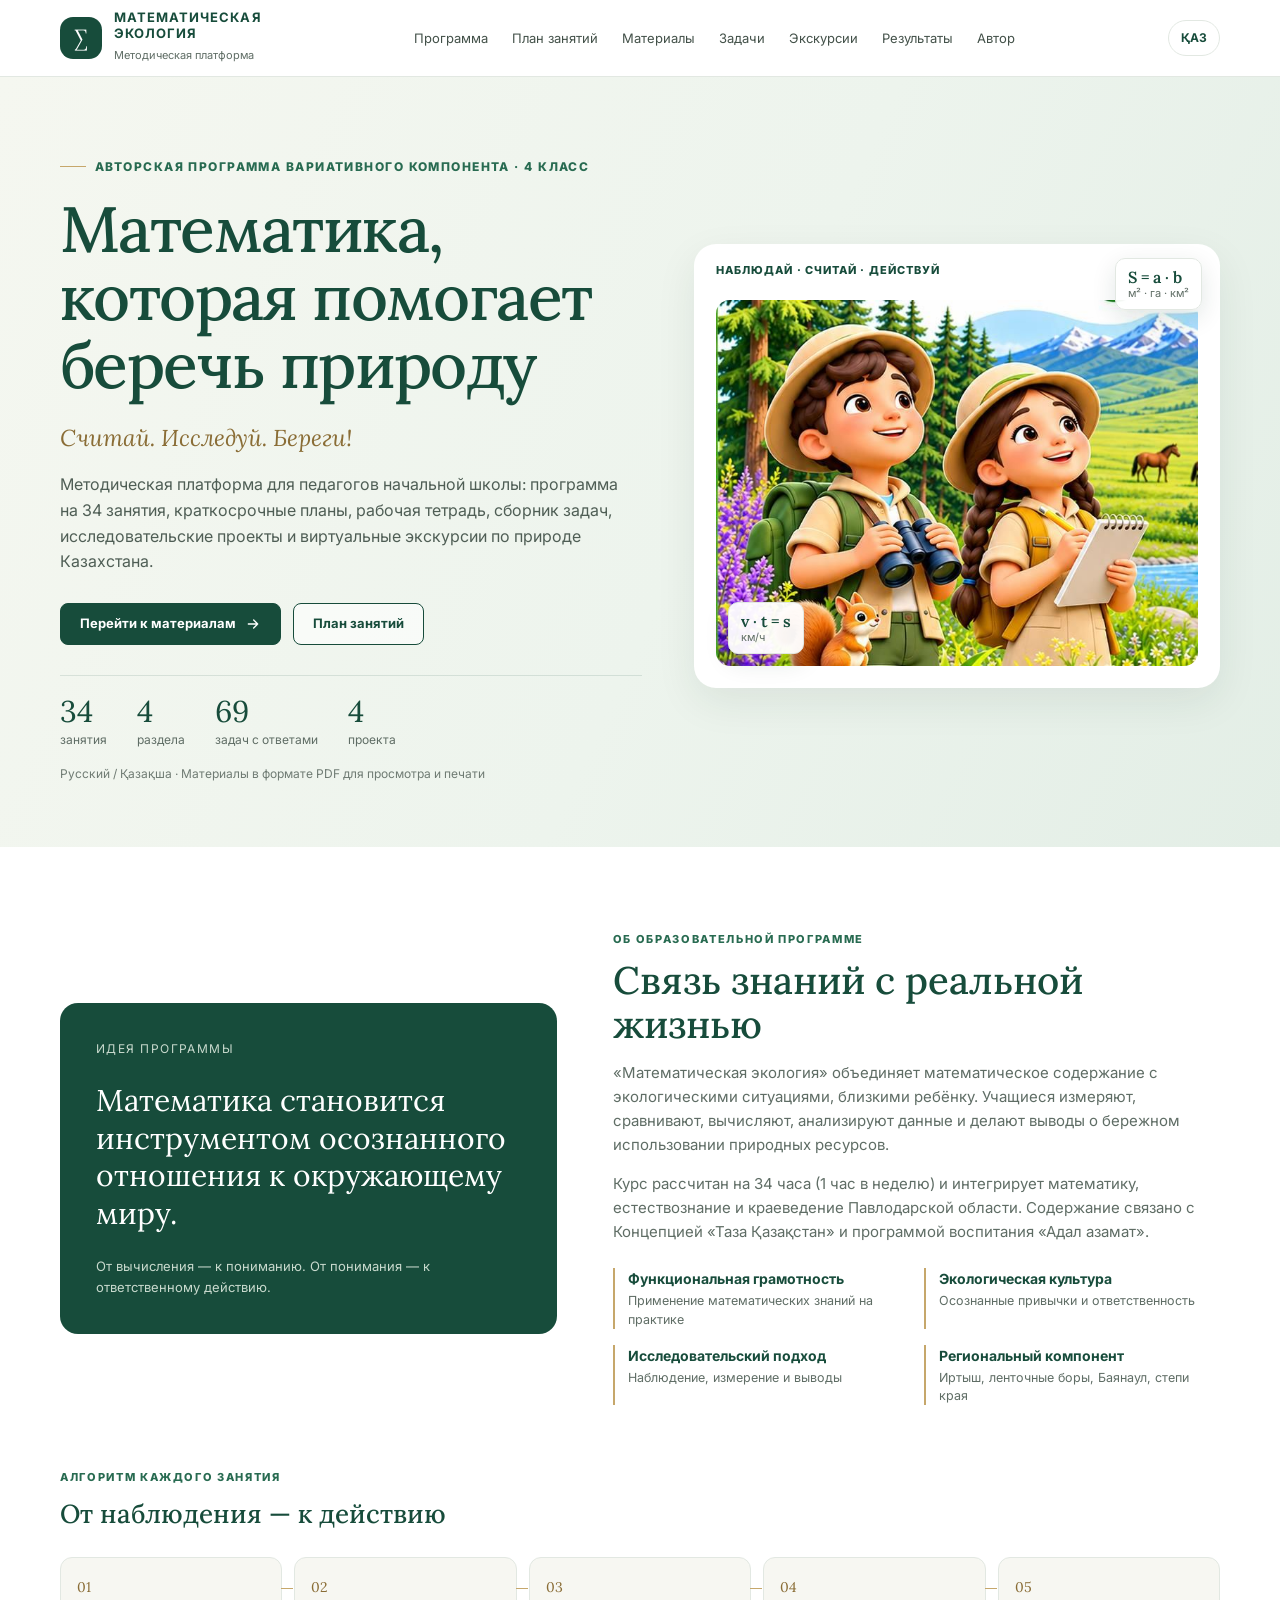
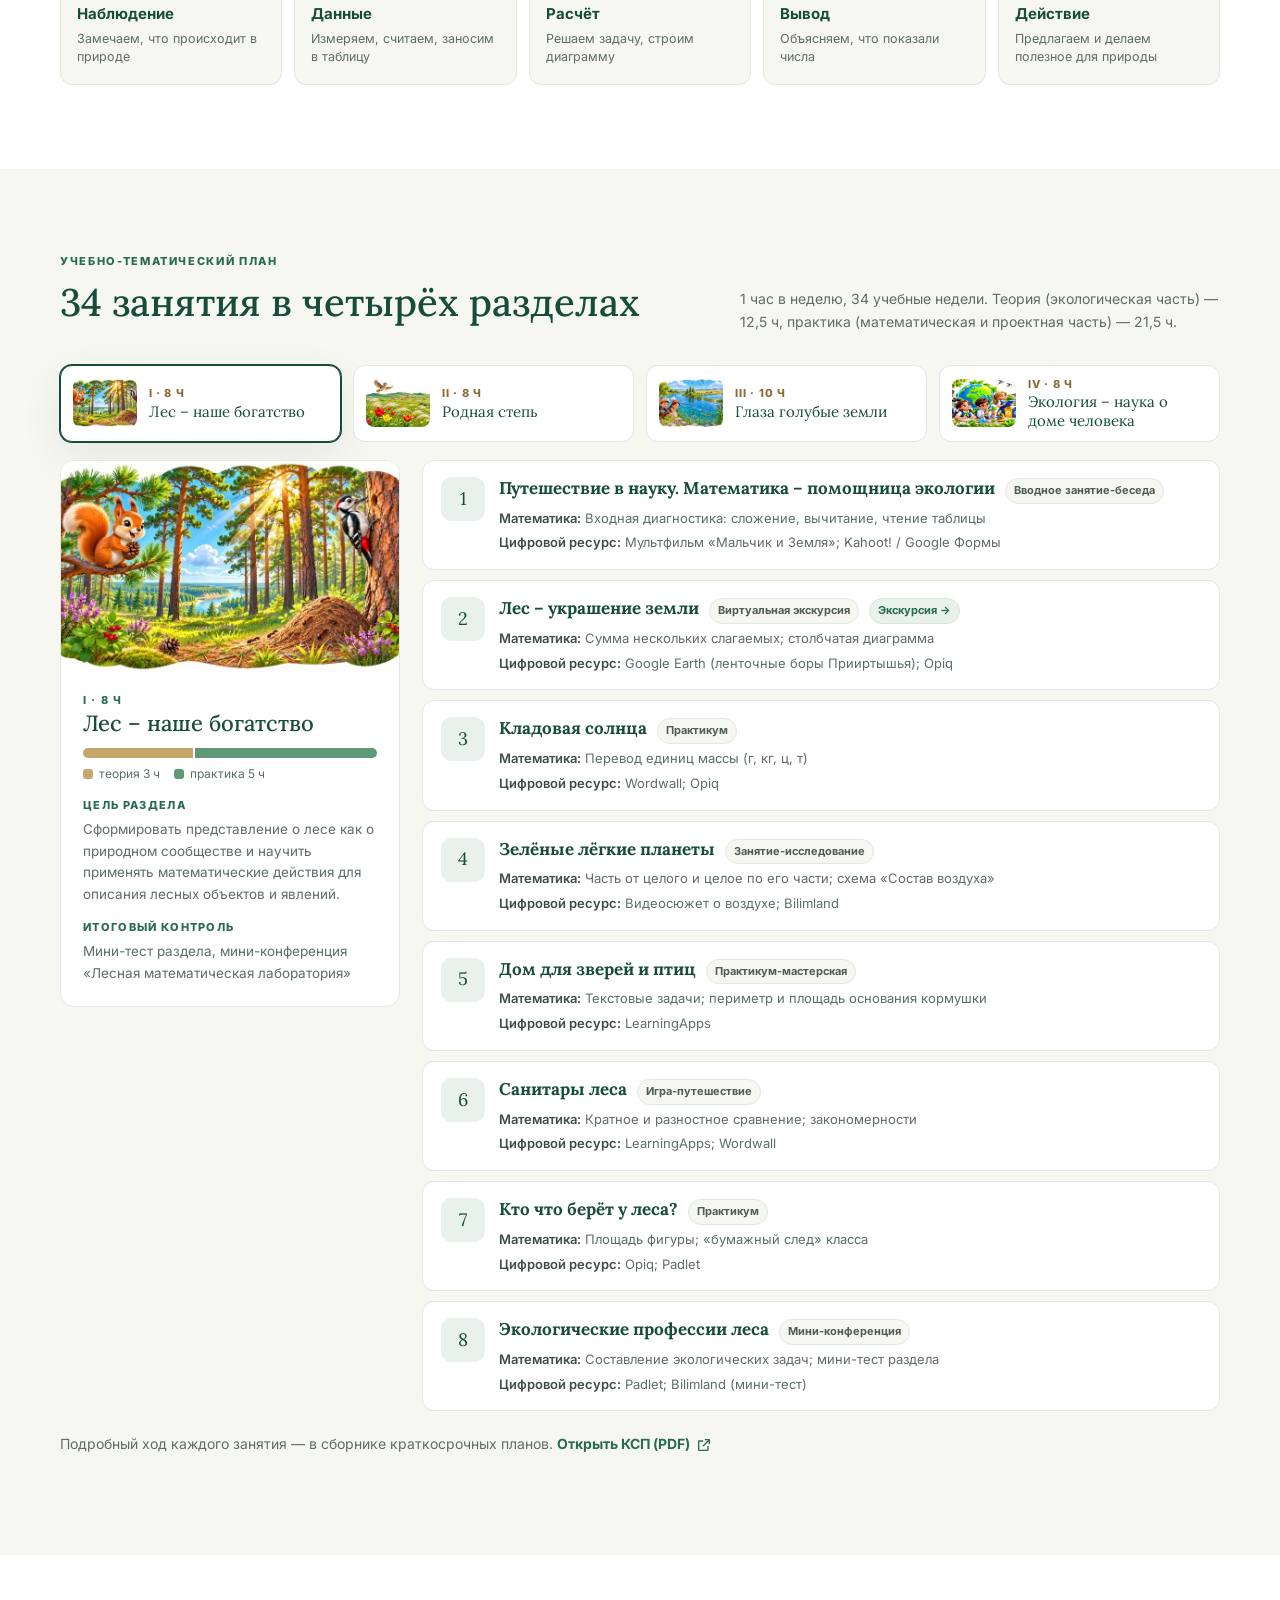
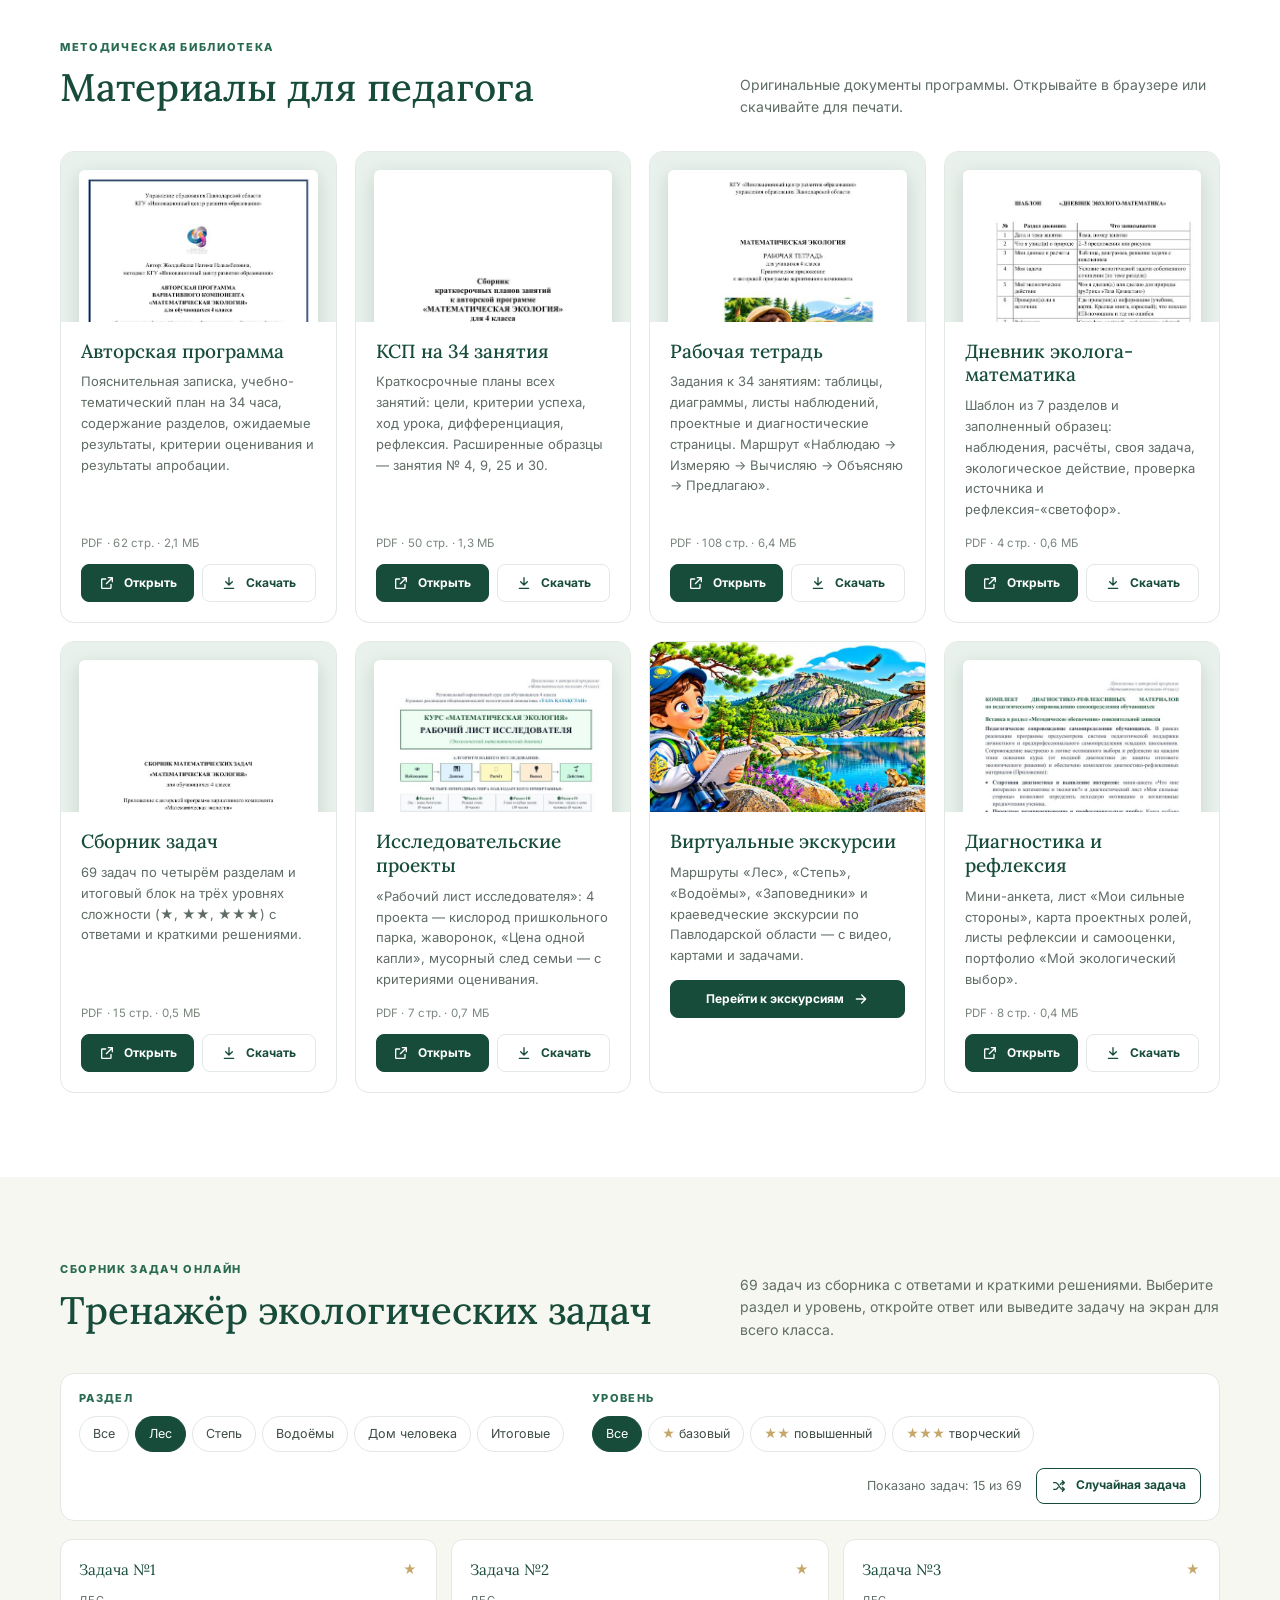
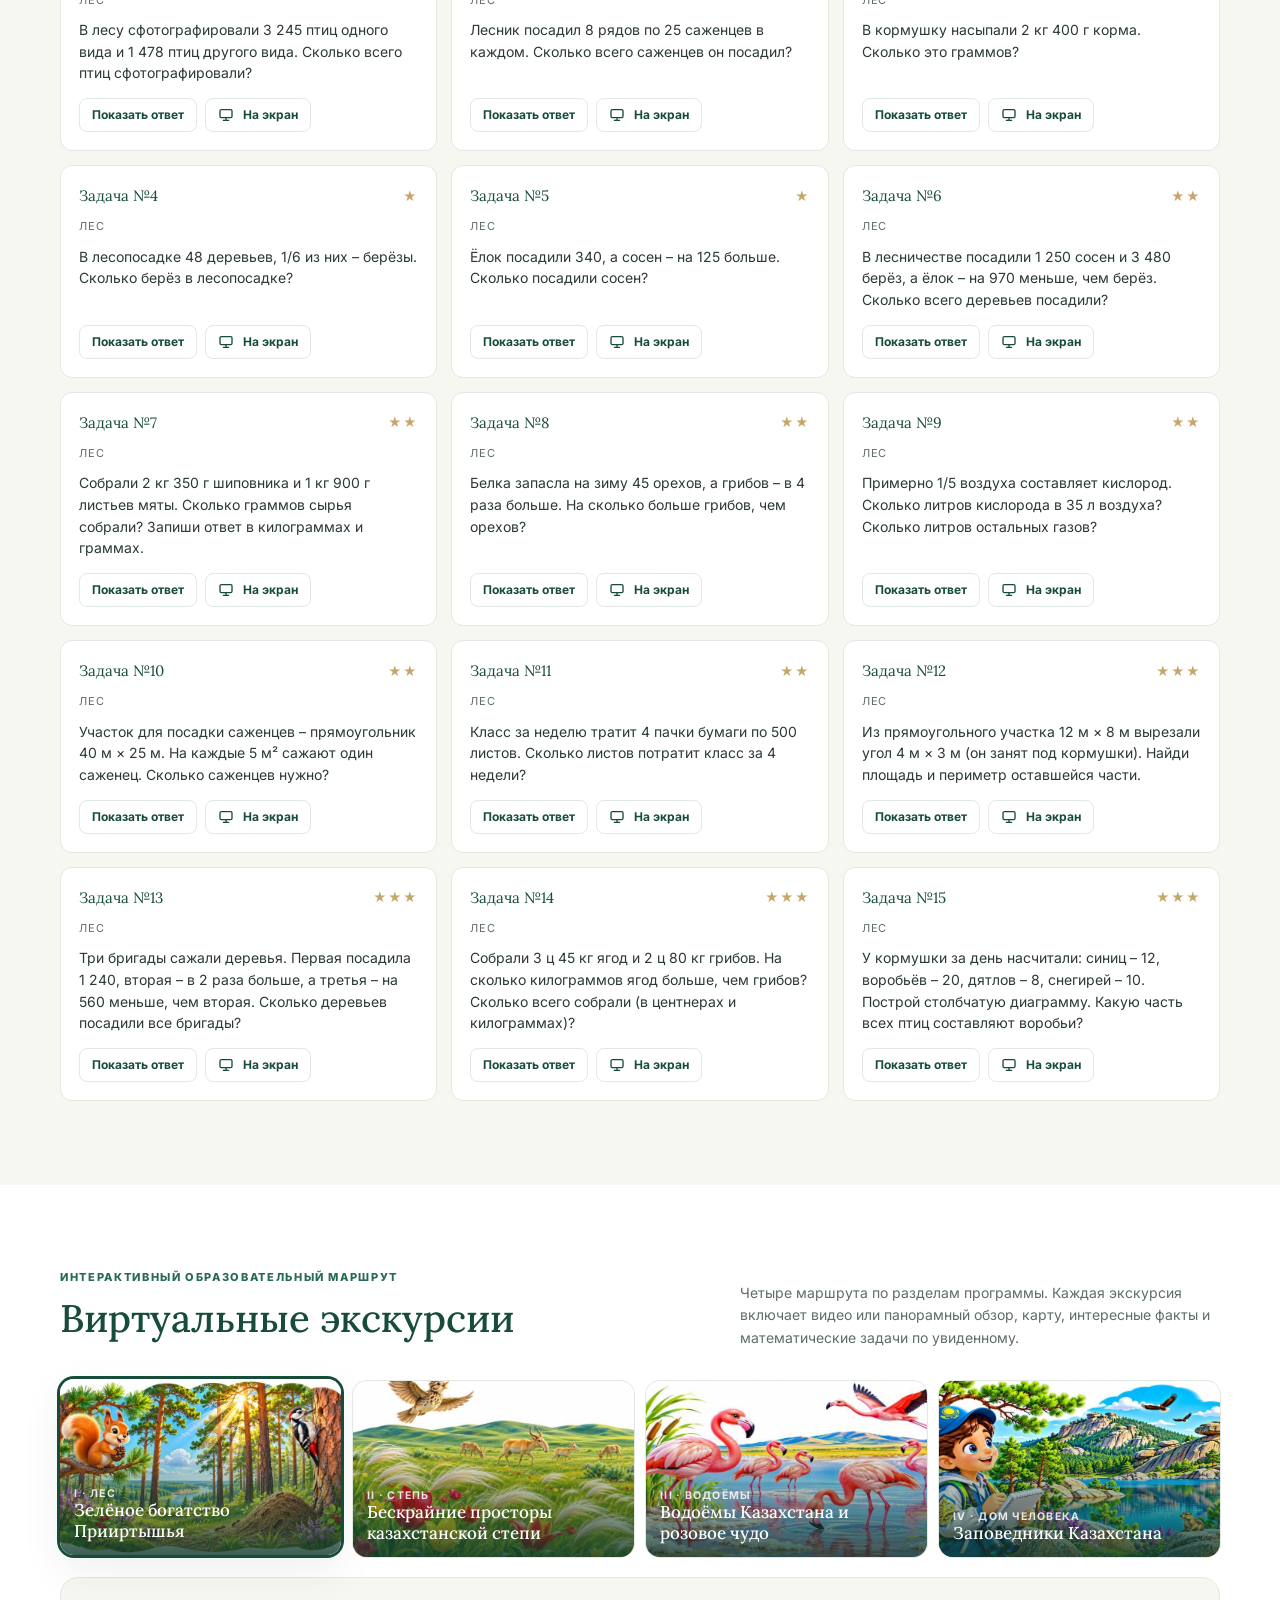
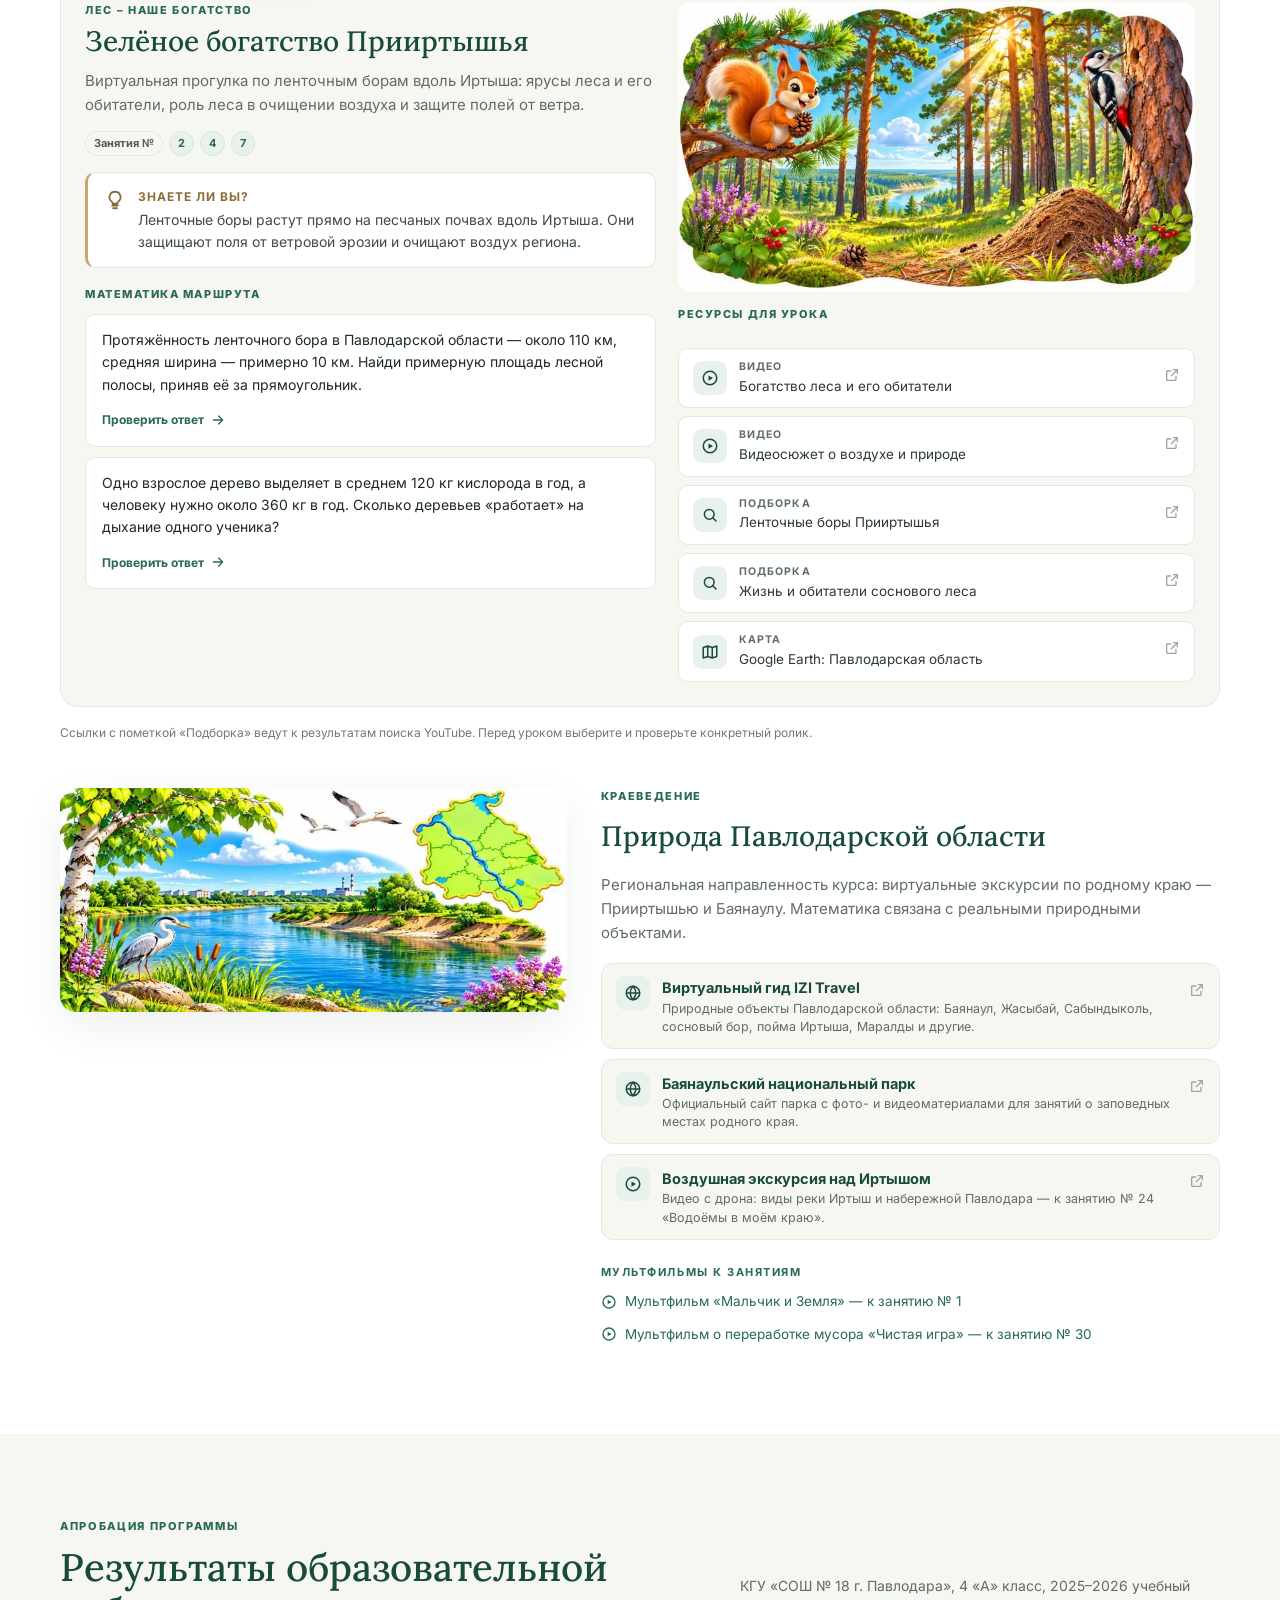
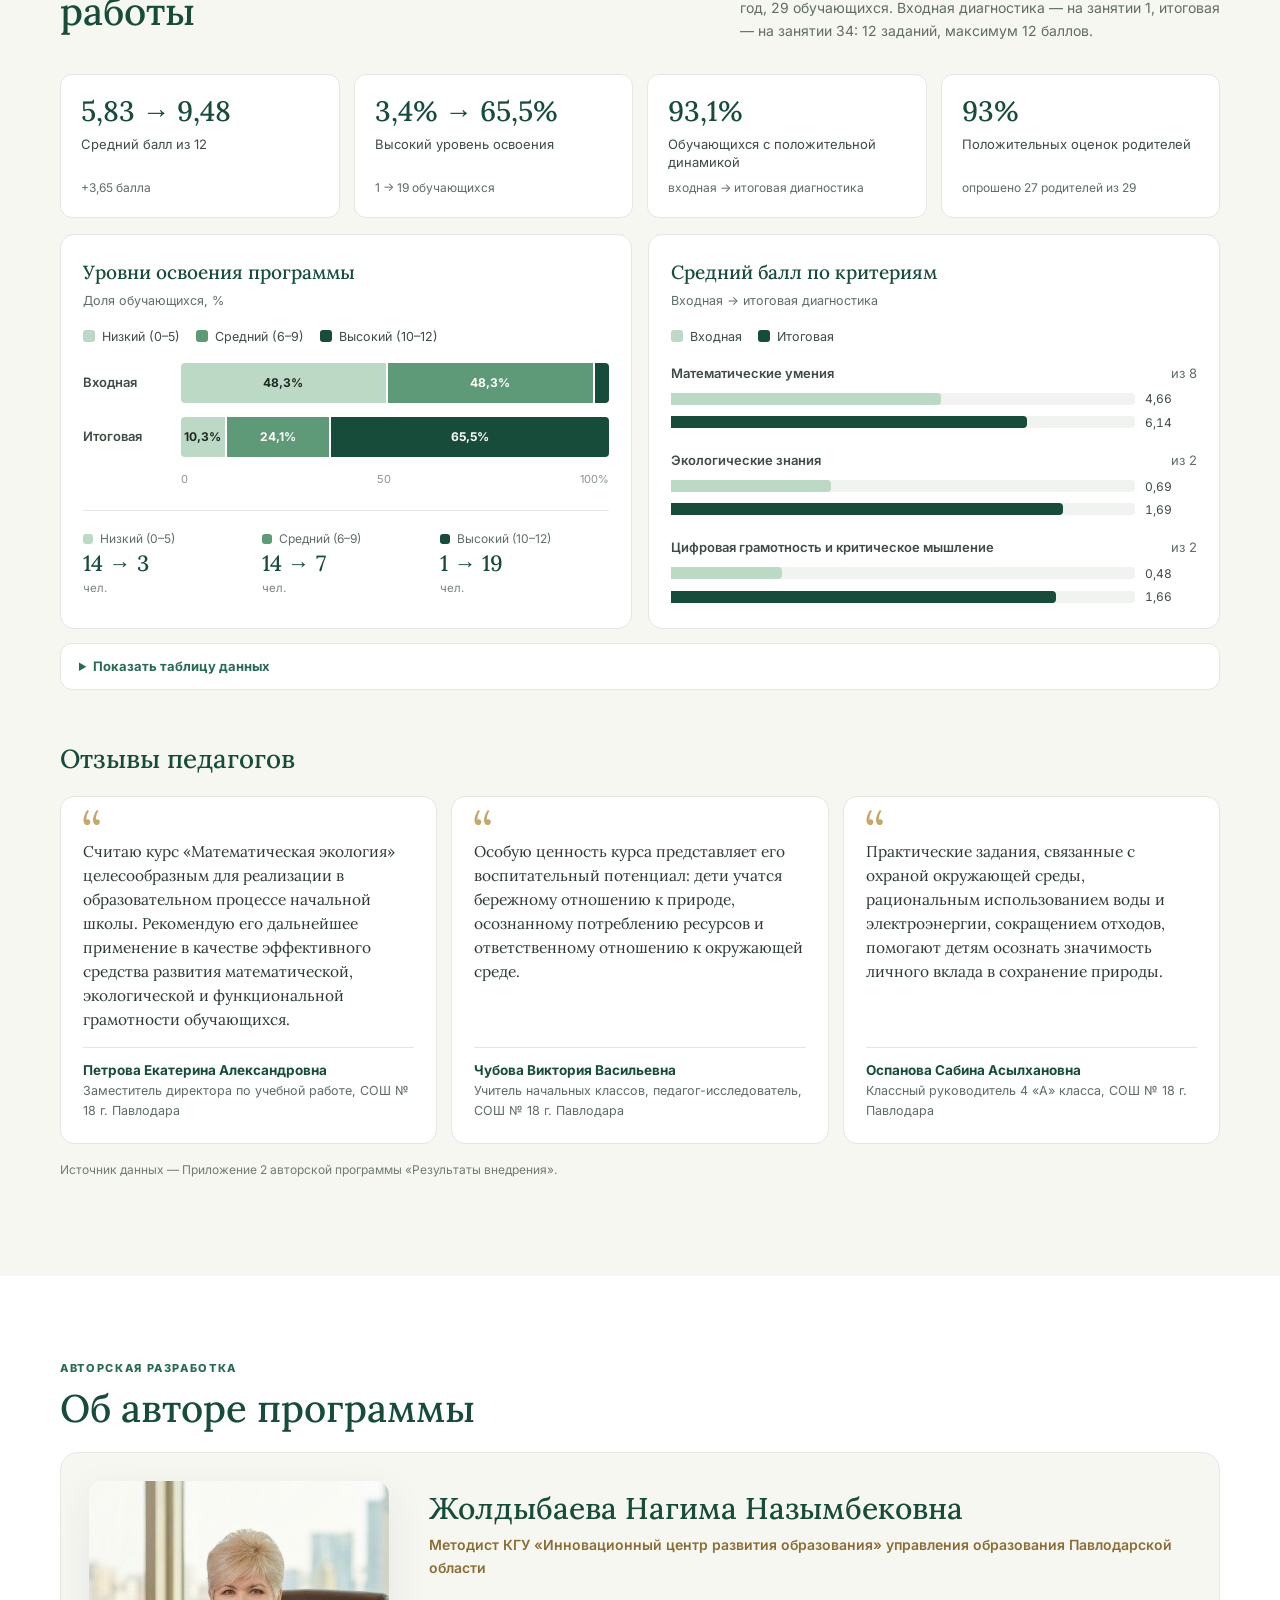
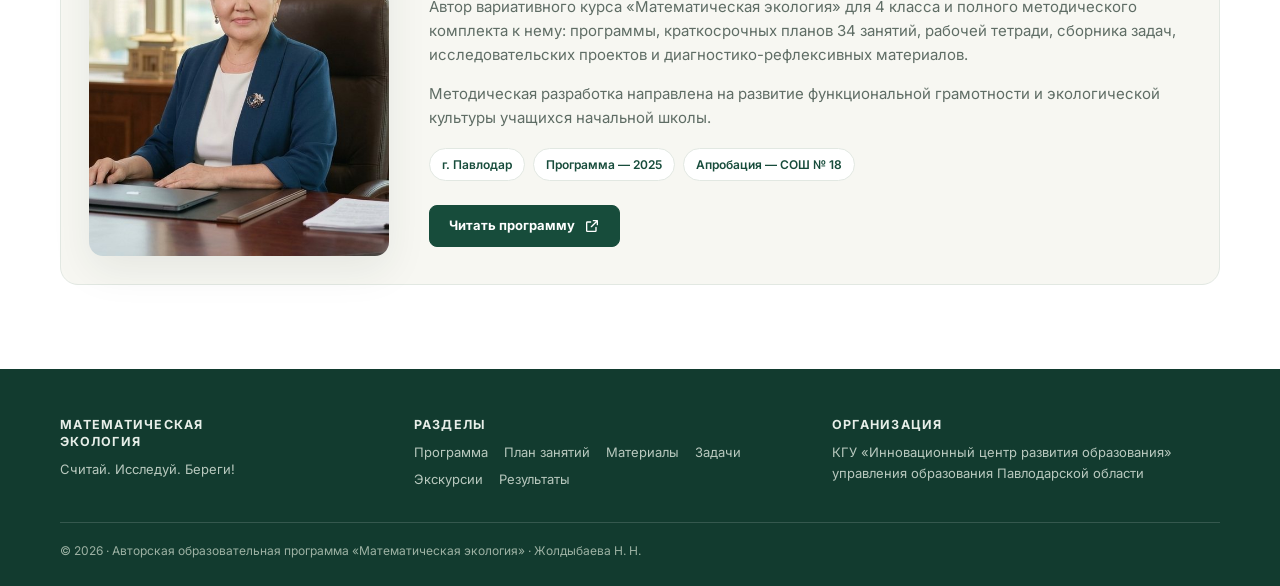
==== index.html @ 46ecdfcc "Сайт «Математическая экология»: методическая платформа для 4 класса Двуязычный (RU/KZ) статический с" ====
<!DOCTYPE html>
<html lang="ru">
<head>
<meta charset="UTF-8">
<meta name="viewport" content="width=device-width, initial-scale=1.0">
<title>Математическая экология | Методическая платформа</title>
<meta name="description" content="Математическая экология — двуязычная методическая платформа для педагогов начальной школы: авторская программа на 34 занятия, КСП, рабочая тетрадь, сборник задач, проекты и виртуальные экскурсии.">
<meta name="author" content="Жолдыбаева Нагима Назымбековна">
<meta property="og:title" content="Математическая экология — методическая платформа">
<meta property="og:description" content="Авторская программа вариативного компонента для 4 класса: материалы, задачи с ответами, виртуальные экскурсии и результаты апробации.">
<meta property="og:image" content="assets/img/hero.jpg">
<meta name="theme-color" content="#174c3b">
<link rel="icon" href="data:image/svg+xml,%3Csvg xmlns='http://www.w3.org/2000/svg' viewBox='0 0 64 64'%3E%3Crect width='64' height='64' rx='18' fill='%23174c3b'/%3E%3Ctext x='32' y='45' font-family='Georgia,serif' font-size='38' text-anchor='middle' fill='white'%3E%E2%88%91%3C/text%3E%3C/svg%3E">
<link rel="preconnect" href="https://fonts.googleapis.com">
<link rel="preconnect" href="https://fonts.gstatic.com" crossorigin>
<link href="https://fonts.googleapis.com/css2?family=Inter:wght@400;500;600;700;800&family=Lora:ital,wght@0,500;0,600;1,500&display=swap" rel="stylesheet">
<link rel="stylesheet" href="assets/css/style.css">
</head>
<body>

<!-- Иконки -->
<svg width="0" height="0" style="position:absolute" aria-hidden="true">
  <symbol id="i-arrow" viewBox="0 0 24 24"><path d="M5 12h14M13 6l6 6-6 6" fill="none" stroke="currentColor" stroke-width="2" stroke-linecap="round" stroke-linejoin="round"/></symbol>
  <symbol id="i-down" viewBox="0 0 24 24"><path d="M12 4v11M7 10l5 5 5-5M5 20h14" fill="none" stroke="currentColor" stroke-width="2" stroke-linecap="round" stroke-linejoin="round"/></symbol>
  <symbol id="i-open" viewBox="0 0 24 24"><path d="M14 4h6v6M20 4l-9 9M18 14v5a1 1 0 0 1-1 1H5a1 1 0 0 1-1-1V7a1 1 0 0 1 1-1h5" fill="none" stroke="currentColor" stroke-width="2" stroke-linecap="round" stroke-linejoin="round"/></symbol>
  <symbol id="i-play" viewBox="0 0 24 24"><circle cx="12" cy="12" r="9" fill="none" stroke="currentColor" stroke-width="2"/><path d="M10 8.5v7l6-3.5z" fill="currentColor"/></symbol>
  <symbol id="i-search" viewBox="0 0 24 24"><circle cx="11" cy="11" r="6.5" fill="none" stroke="currentColor" stroke-width="2"/><path d="M16 16l4 4" stroke="currentColor" stroke-width="2" stroke-linecap="round"/></symbol>
  <symbol id="i-map" viewBox="0 0 24 24"><path d="M9 4 3 6v14l6-2 6 2 6-2V4l-6 2-6-2zM9 4v14M15 6v14" fill="none" stroke="currentColor" stroke-width="2" stroke-linejoin="round"/></symbol>
  <symbol id="i-globe" viewBox="0 0 24 24"><circle cx="12" cy="12" r="9" fill="none" stroke="currentColor" stroke-width="2"/><path d="M3 12h18M12 3c2.5 2.6 3.8 5.6 3.8 9s-1.3 6.4-3.8 9c-2.5-2.6-3.8-5.6-3.8-9S9.5 5.6 12 3z" fill="none" stroke="currentColor" stroke-width="2"/></symbol>
  <symbol id="i-screen" viewBox="0 0 24 24"><rect x="3" y="4" width="18" height="12" rx="2" fill="none" stroke="currentColor" stroke-width="2"/><path d="M8 20h8M12 16v4" stroke="currentColor" stroke-width="2" stroke-linecap="round"/></symbol>
  <symbol id="i-shuffle" viewBox="0 0 24 24"><path d="M4 7h3c4 0 6 10 10 10h3M17 14l3 3-3 3M4 17h3c1.5 0 2.7-1.4 3.7-3M14 9.5c.9-1.5 1.9-2.5 3-2.5h3M17 4l3 3-3 3" fill="none" stroke="currentColor" stroke-width="2" stroke-linecap="round" stroke-linejoin="round"/></symbol>
  <symbol id="i-bulb" viewBox="0 0 24 24"><path d="M9 18h6M10 21h4M12 3a6 6 0 0 0-3.5 10.9c.6.5 1 1.2 1 2.1h5c0-.9.4-1.6 1-2.1A6 6 0 0 0 12 3z" fill="none" stroke="currentColor" stroke-width="2" stroke-linecap="round" stroke-linejoin="round"/></symbol>
  <symbol id="i-close" viewBox="0 0 24 24"><path d="M6 6l12 12M18 6 6 18" stroke="currentColor" stroke-width="2" stroke-linecap="round"/></symbol>
  <symbol id="i-up" viewBox="0 0 24 24"><path d="M12 19V5M6 11l6-6 6 6" fill="none" stroke="currentColor" stroke-width="2" stroke-linecap="round" stroke-linejoin="round"/></symbol>
</svg>

<a class="skip" href="#main">Перейти к содержанию</a>

<header class="site-header">
  <div class="container nav">
    <a class="brand" href="#home" aria-label="Математическая экология — на главную">
      <span class="logo" aria-hidden="true">∑</span>
      <span><strong data-i18n="brandName">МАТЕМАТИЧЕСКАЯ<br>ЭКОЛОГИЯ</strong><small data-i18n="brandSub">Методическая платформа</small></span>
    </a>
    <nav id="mainNav" aria-label="Основная навигация">
      <a href="#about" data-i18n="navAbout">Программа</a>
      <a href="#plan" data-i18n="navPlan">План занятий</a>
      <a href="#materials" data-i18n="navMaterials">Материалы</a>
      <a href="#tasks" data-i18n="navTasks">Задачи</a>
      <a href="#excursions" data-i18n="navExc">Экскурсии</a>
      <a href="#results" data-i18n="navResults">Результаты</a>
      <a href="#author" data-i18n="navAuthor">Автор</a>
    </nav>
    <div class="nav-right">
      <button class="lang" id="langBtn" type="button" aria-label="Қазақ тіліне ауысу">ҚАЗ</button>
      <button class="menu-btn" id="menuBtn" type="button" aria-label="Открыть меню" aria-expanded="false" aria-controls="mainNav"><span></span><span></span><span></span></button>
    </div>
  </div>
</header>

<main id="main">

<!-- ============ HERO ============ -->
<section class="hero" id="home">
  <div class="container hero-grid">
    <div class="hero-copy">
      <div class="eyebrow" data-i18n="eyebrow">Авторская программа вариативного компонента · 4 класс</div>
      <h1 data-i18n="heroTitle">Математика,<br>которая помогает<br>беречь природу</h1>
      <div class="tagline" data-i18n="tagline">Считай. Исследуй. Береги!</div>
      <p data-i18n="heroText">Методическая платформа для педагогов начальной школы: программа на 34 занятия, краткосрочные планы, рабочая тетрадь, сборник задач, исследовательские проекты и виртуальные экскурсии по природе Казахстана.</p>
      <div class="actions">
        <a class="btn primary" href="#materials"><span data-i18n="btnMaterials">Перейти к материалам</span><svg class="ico"><use href="#i-arrow"/></svg></a>
        <a class="btn secondary" href="#plan" data-i18n="btnPlan">План занятий</a>
      </div>
      <dl class="hero-facts">
        <div><dt>34</dt><dd data-i18n="heroF1">занятия</dd></div>
        <div><dt>4</dt><dd data-i18n="heroF2">раздела</dd></div>
        <div><dt>69</dt><dd data-i18n="heroF3">задач с ответами</dd></div>
        <div><dt>4</dt><dd data-i18n="heroF4">проекта</dd></div>
      </dl>
      <div class="notice" data-i18n="heroNote">Русский / Қазақша · Материалы в формате PDF для просмотра и печати</div>
    </div>
    <div class="hero-art">
      <div class="art-label" data-i18n="artLabel">НАБЛЮДАЙ · СЧИТАЙ · ДЕЙСТВУЙ</div>
      <img src="assets/img/hero.jpg" alt="Юные исследователи с биноклем и блокнотом в степи — иллюстрация из рабочей тетради" width="685" height="520">
      <div class="art-chip art-chip-a"><b>S = a · b</b><span>м² · га · км²</span></div>
      <div class="art-chip art-chip-b"><b>v · t = s</b><span>км/ч</span></div>
    </div>
  </div>
</section>

<!-- ============ ABOUT ============ -->
<section class="section white" id="about">
  <div class="container about-grid">
    <div class="about-panel">
      <small data-i18n="aboutLabel">Идея программы</small>
      <div class="big" data-i18n="aboutQuote">Математика становится инструментом осознанного отношения к окружающему миру.</div>
      <div class="about-foot" data-i18n="aboutFoot">От вычисления — к пониманию. От понимания — к ответственному действию.</div>
    </div>
    <div class="about-copy">
      <div class="kicker" data-i18n="aboutKicker">Об образовательной программе</div>
      <h2 data-i18n="aboutTitle">Связь знаний с реальной жизнью</h2>
      <p data-i18n="aboutText">«Математическая экология» объединяет математическое содержание с экологическими ситуациями, близкими ребёнку.</p>
      <p data-i18n="aboutText2">Курс рассчитан на 34 часа (1 час в неделю).</p>
      <div class="points">
        <div class="point"><strong data-i18n="point1Title">Функциональная грамотность</strong><span data-i18n="point1Text">Применение математических знаний на практике</span></div>
        <div class="point"><strong data-i18n="point2Title">Экологическая культура</strong><span data-i18n="point2Text">Осознанные привычки и ответственность</span></div>
        <div class="point"><strong data-i18n="point3Title">Исследовательский подход</strong><span data-i18n="point3Text">Наблюдение, измерение и выводы</span></div>
        <div class="point"><strong data-i18n="point4Title">Региональный компонент</strong><span data-i18n="point4Text">Иртыш, ленточные боры, Баянаул, степи края</span></div>
      </div>
    </div>
  </div>

  <div class="container model">
    <div class="model-head">
      <div class="kicker" data-i18n="modelKicker">Алгоритм каждого занятия</div>
      <h3 data-i18n="modelTitle">От наблюдения — к действию</h3>
    </div>
    <ol class="steps">
      <li><span class="step-n">01</span><strong data-i18n="step1">Наблюдение</strong><span data-i18n="step1t">Замечаем, что происходит в природе</span></li>
      <li><span class="step-n">02</span><strong data-i18n="step2">Данные</strong><span data-i18n="step2t">Измеряем, считаем, заносим в таблицу</span></li>
      <li><span class="step-n">03</span><strong data-i18n="step3">Расчёт</strong><span data-i18n="step3t">Решаем задачу, строим диаграмму</span></li>
      <li><span class="step-n">04</span><strong data-i18n="step4">Вывод</strong><span data-i18n="step4t">Объясняем, что показали числа</span></li>
      <li><span class="step-n">05</span><strong data-i18n="step5">Действие</strong><span data-i18n="step5t">Предлагаем и делаем полезное для природы</span></li>
    </ol>
  </div>
</section>

<!-- ============ PLAN ============ -->
<section class="section" id="plan">
  <div class="container">
    <div class="section-head">
      <div><div class="kicker" data-i18n="planKicker">Учебно-тематический план</div><h2 data-i18n="planTitle">34 занятия в четырёх разделах</h2></div>
      <p data-i18n="planIntro">1 час в неделю, 34 учебные недели.</p>
    </div>
    <div class="tabs" id="planTabs" role="tablist" aria-label="Разделы программы"></div>
    <div class="plan-panel" id="planPanel" role="tabpanel"></div>
    <p class="plan-note"><span data-i18n="planNote">Подробный ход каждого занятия — в сборнике краткосрочных планов.</span> <a href="materials/ksp-34-zanyatiya.pdf" target="_blank" rel="noopener" class="text-link"><span data-i18n="planNoteLink">Открыть КСП (PDF)</span> <svg class="ico"><use href="#i-open"/></svg></a></p>
  </div>
</section>

<!-- ============ MATERIALS ============ -->
<section class="section white" id="materials">
  <div class="container">
    <div class="section-head">
      <div><div class="kicker" data-i18n="matKicker">Методическая библиотека</div><h2 data-i18n="matTitle">Материалы для педагога</h2></div>
      <p data-i18n="matIntro">Оригинальные документы программы.</p>
    </div>
    <div class="cards" id="materialsGrid"></div>
  </div>
</section>

<!-- ============ TASKS ============ -->
<section class="section" id="tasks">
  <div class="container">
    <div class="section-head">
      <div><div class="kicker" data-i18n="tasksKicker">Сборник задач онлайн</div><h2 data-i18n="tasksTitle">Тренажёр экологических задач</h2></div>
      <p data-i18n="tasksIntro">69 задач из сборника с ответами и краткими решениями.</p>
    </div>
    <div class="task-toolbar">
      <div class="filter-group">
        <span class="filter-label" data-i18n="tasksSection">Раздел</span>
        <div class="chips" id="sectionFilter"></div>
      </div>
      <div class="filter-group">
        <span class="filter-label" data-i18n="tasksLevel">Уровень</span>
        <div class="chips" id="levelFilter"></div>
      </div>
      <div class="toolbar-end">
        <span class="task-count" id="taskCount" aria-live="polite"></span>
        <button class="btn secondary small" id="randomTask" type="button"><svg class="ico"><use href="#i-shuffle"/></svg><span data-i18n="tasksRandom">Случайная задача</span></button>
      </div>
    </div>
    <p class="lang-note" id="tasksLangNote" data-i18n="tasksLangNote" hidden></p>
    <div class="task-grid" id="taskGrid"></div>
  </div>
</section>

<!-- ============ EXCURSIONS ============ -->
<section class="section white" id="excursions">
  <div class="container">
    <div class="section-head">
      <div><div class="kicker" data-i18n="excKicker">Интерактивный образовательный маршрут</div><h2 data-i18n="excTitle">Виртуальные экскурсии</h2></div>
      <p data-i18n="excIntro">Четыре маршрута по разделам программы.</p>
    </div>
    <div class="route-tabs" id="excTabs" role="tablist" aria-label="Маршруты экскурсий"></div>
    <div class="route-panel" id="excPanel" role="tabpanel"></div>
    <p class="notice" data-i18n="excNote">Ссылки с пометкой «Подборка» ведут к результатам поиска YouTube.</p>

    <div class="region" id="region">
      <div class="region-media"><img src="assets/img/region.jpg" alt="Река и карта родного края — иллюстрация из рабочей тетради" loading="lazy" width="778" height="344"></div>
      <div class="region-copy">
        <div class="kicker" data-i18n="regionKicker">Краеведение</div>
        <h3 data-i18n="regionTitle">Природа Павлодарской области</h3>
        <p data-i18n="regionText">Региональная направленность курса.</p>
        <div class="region-links" id="regionLinks"></div>
        <div class="extra">
          <strong data-i18n="extraTitle">Мультфильмы к занятиям</strong>
          <ul id="extraVideos"></ul>
        </div>
      </div>
    </div>
  </div>
</section>

<!-- ============ RESULTS ============ -->
<section class="section" id="results">
  <div class="container">
    <div class="section-head">
      <div><div class="kicker" data-i18n="resKicker">Апробация программы</div><h2 data-i18n="resTitle">Результаты образовательной работы</h2></div>
      <p data-i18n="resIntro">КГУ «СОШ № 18 г. Павлодара», 4 «А» класс, 2025–2026 учебный год.</p>
    </div>

    <div class="stats">
      <div class="stat"><strong>5,83 → 9,48</strong><span class="stat-label" data-i18n="stat1">Средний балл из 12</span><span class="stat-sub" data-i18n="stat1s">+3,65 балла</span></div>
      <div class="stat"><strong>3,4% → 65,5%</strong><span class="stat-label" data-i18n="stat2">Высокий уровень освоения</span><span class="stat-sub" data-i18n="stat2s">1 → 19 обучающихся</span></div>
      <div class="stat"><strong>93,1%</strong><span class="stat-label" data-i18n="stat3">Обучающихся с положительной динамикой</span><span class="stat-sub" data-i18n="stat3s">входная → итоговая диагностика</span></div>
      <div class="stat"><strong>93%</strong><span class="stat-label" data-i18n="stat4">Положительных оценок родителей</span><span class="stat-sub" data-i18n="stat4s">опрошено 27 родителей из 29</span></div>
    </div>

    <div class="charts">
      <figure class="chart-card">
        <figcaption><strong data-i18n="chart1Title">Уровни освоения программы</strong><span data-i18n="chart1Sub">Доля обучающихся, %</span></figcaption>
        <div class="legend" id="levelsLegend"></div>
        <div id="levelsChart" class="levels-chart"></div>
      </figure>
      <figure class="chart-card">
        <figcaption><strong data-i18n="chart2Title">Средний балл по критериям</strong><span data-i18n="chart2Sub">Входная → итоговая диагностика</span></figcaption>
        <div class="legend" id="critLegend"></div>
        <div id="critChart" class="crit-chart"></div>
      </figure>
    </div>
    <details class="data-table">
      <summary data-i18n="tableShow">Показать таблицу данных</summary>
      <div class="table-wrap"><table id="resTable"></table></div>
    </details>
    <div class="chart-tip" id="chartTip" role="status" hidden></div>

    <h3 class="reviews-title" data-i18n="reviewsTitle">Отзывы педагогов</h3>
    <div class="reviews" id="reviews"></div>
    <p class="notice" data-i18n="resNote">Источник данных — Приложение 2 авторской программы.</p>
  </div>
</section>

<!-- ============ AUTHOR ============ -->
<section class="section white" id="author">
  <div class="container">
    <div class="kicker" data-i18n="authorKicker">Авторская разработка</div>
    <h2 data-i18n="authorTitle">Об авторе программы</h2>
    <div class="author">
      <div class="author-photo"><img src="assets/author.jpg" alt="Жолдыбаева Нагима Назымбековна" loading="lazy" width="544" height="680"></div>
      <div class="author-copy">
        <h3>Жолдыбаева Нагима Назымбековна</h3>
        <p class="author-role" data-i18n="authorRole">Методист КГУ «Инновационный центр развития образования» управления образования Павлодарской области</p>
        <p data-i18n="authorText">Автор вариативного курса «Математическая экология».</p>
        <p data-i18n="authorText2">Методическая разработка направлена на развитие функциональной грамотности и экологической культуры учащихся начальной школы.</p>
        <div class="author-chips">
          <span data-i18n="authorChip1">г. Павлодар</span><span data-i18n="authorChip2">Программа — 2025</span><span data-i18n="authorChip3">Апробация — СОШ № 18</span>
        </div>
        <a class="btn primary" href="materials/avtorskaya-programma.pdf" target="_blank" rel="noopener"><span data-i18n="authorBtn">Читать программу</span><svg class="ico"><use href="#i-open"/></svg></a>
      </div>
    </div>
  </div>
</section>
</main>

<footer class="site-footer">
  <div class="container">
    <div class="footer-grid">
      <div class="footer-brand">
        <strong data-i18n="brandName">МАТЕМАТИЧЕСКАЯ<br>ЭКОЛОГИЯ</strong>
        <p data-i18n="footerTag">Считай. Исследуй. Береги!</p>
      </div>
      <div>
        <strong data-i18n="footerNav">РАЗДЕЛЫ</strong>
        <p class="footer-links">
          <a href="#about" data-i18n="navAbout">Программа</a>
          <a href="#plan" data-i18n="navPlan">План занятий</a>
          <a href="#materials" data-i18n="navMaterials">Материалы</a>
          <a href="#tasks" data-i18n="navTasks">Задачи</a>
          <a href="#excursions" data-i18n="navExc">Экскурсии</a>
          <a href="#results" data-i18n="navResults">Результаты</a>
        </p>
      </div>
      <div class="footer-org">
        <strong data-i18n="footerOrgTitle">ОРГАНИЗАЦИЯ</strong>
        <p data-i18n="footerOrg">КГУ «Инновационный центр развития образования» управления образования Павлодарской области</p>
      </div>
    </div>
    <div class="copyright">© 2026 · <span data-i18n="copyright">Авторская образовательная программа «Математическая экология» · Жолдыбаева Н. Н.</span></div>
  </div>
</footer>

<button class="to-top" id="toTop" type="button" aria-label="Наверх" data-i18n-aria="toTop"><svg class="ico"><use href="#i-up"/></svg></button>

<!-- Окно «Задача на экран» -->
<div class="modal" id="taskModal" hidden>
  <div class="modal-backdrop" data-close></div>
  <div class="modal-box" role="dialog" aria-modal="true" aria-labelledby="modalTitle">
    <button class="modal-x" type="button" data-close aria-label="Закрыть" data-i18n-aria="modalClose"><svg class="ico"><use href="#i-close"/></svg></button>
    <div class="modal-meta" id="modalMeta"></div>
    <h3 class="modal-title" id="modalTitle"></h3>
    <p class="modal-q" id="modalQ"></p>
    <div class="modal-answer" id="modalAnswer" hidden></div>
    <div class="modal-actions">
      <button class="btn secondary" type="button" id="modalPrev" data-i18n="modalPrev">← Предыдущая</button>
      <button class="btn primary" type="button" id="modalToggle" data-i18n="tasksShow">Показать ответ</button>
      <button class="btn secondary" type="button" id="modalNext" data-i18n="modalNext">Следующая →</button>
    </div>
  </div>
</div>

<script src="assets/js/i18n.js"></script>
<script src="assets/js/data.js"></script>
<script src="assets/js/app.js"></script>
</body>
</html>
---- assets/css/style.css ----
/* ==========================================================================
   Математическая экология — стили
   ========================================================================== */
:root{
  --green:#174c3b; --green2:#286b51; --green3:#5f9a78; --mint:#e8f1eb; --mint2:#d6e8db;
  --cream:#f7f7f2; --ink:#1d2924; --muted:#5f6d65; --line:#e2e8e2; --white:#fff;
  --gold:#c6a76b; --gold-ink:#8a6d36; --shadow:0 14px 40px rgba(25,55,42,.08);
  --shadow-lg:0 24px 60px rgba(20,50,38,.16);
  --lvl-low:#bcd9c5; --lvl-mid:#5f9a78; --lvl-high:#174c3b;
  --serif:"Lora",Georgia,"Times New Roman",serif;
  --sans:"Inter","Segoe UI",Roboto,Arial,sans-serif;
  --radius:14px;
}
*{box-sizing:border-box}
html{scroll-behavior:smooth;scroll-padding-top:84px;-webkit-text-size-adjust:100%}
body{margin:0;background:var(--cream);color:var(--ink);font-family:var(--sans);line-height:1.6;font-size:16px}
img{max-width:100%;height:auto;display:block}
a{color:inherit;text-decoration:none}
button{font:inherit;cursor:pointer;color:inherit}
:focus-visible{outline:3px solid var(--gold);outline-offset:2px;border-radius:4px}
.ico{width:16px;height:16px;flex:0 0 auto}
.container{width:min(1160px,calc(100% - 40px));margin:auto}
.skip{position:absolute;left:-999px;top:8px;background:var(--green);color:#fff;padding:8px 14px;border-radius:6px;z-index:100}
.skip:focus{left:12px}
[hidden]{display:none!important}

/* ---------- Header ---------- */
.site-header{position:sticky;top:0;z-index:30;background:rgba(255,255,255,.94);backdrop-filter:blur(12px);-webkit-backdrop-filter:blur(12px);border-bottom:1px solid var(--line)}
.nav{height:76px;display:flex;align-items:center;justify-content:space-between;gap:20px}
.brand{display:flex;align-items:center;gap:12px;flex:0 0 auto}
.logo{width:42px;height:42px;border-radius:13px;background:var(--green);display:grid;place-items:center;color:#fff;font-size:22px;font-family:var(--serif)}
.brand strong{display:block;font-size:13px;letter-spacing:.08em;color:var(--green);line-height:1.25}
.brand small{color:var(--muted);font-size:11px}
#mainNav{display:flex;gap:4px;align-items:center;font-size:13px;color:#435149}
#mainNav a{padding:8px 10px;border-radius:8px;transition:background .2s,color .2s;white-space:nowrap}
#mainNav a:hover{color:var(--green2);background:var(--mint)}
#mainNav a.active{color:var(--green);background:var(--mint);font-weight:600}
.nav-right{display:flex;align-items:center;gap:10px}
.lang{border:1px solid var(--line);background:#fff;border-radius:999px;padding:7px 12px;color:var(--green);font-weight:700;font-size:12px;min-width:52px;transition:border-color .2s,background .2s}
.lang:hover{border-color:var(--green3);background:var(--mint)}
.menu-btn{display:none;width:42px;height:42px;border:0;background:transparent;border-radius:10px;padding:10px;flex-direction:column;justify-content:space-between}
.menu-btn span{display:block;height:2px;border-radius:2px;background:var(--green);transition:transform .25s,opacity .25s}
.menu-btn[aria-expanded="true"] span:nth-child(1){transform:translateY(9px) rotate(45deg)}
.menu-btn[aria-expanded="true"] span:nth-child(2){opacity:0}
.menu-btn[aria-expanded="true"] span:nth-child(3){transform:translateY(-9px) rotate(-45deg)}

/* ---------- Buttons ---------- */
.btn{border:1px solid var(--green);border-radius:8px;padding:12px 19px;font-weight:700;font-size:13px;display:inline-flex;align-items:center;justify-content:center;gap:9px;transition:background .2s,transform .2s,color .2s;line-height:1.2;text-align:center}
.btn.primary{background:var(--green);color:#fff}
.btn.primary:hover{background:var(--green2);transform:translateY(-2px)}
.btn.secondary{color:var(--green);background:rgba(255,255,255,.6)}
.btn.secondary:hover{background:#fff}
.btn.small{padding:9px 14px;font-size:12px}
.btn.ghost{border-color:var(--line);color:var(--green);background:#fff}
.btn.ghost:hover{border-color:var(--green3);background:var(--mint)}
.text-link{color:var(--green2);font-weight:700;display:inline-flex;align-items:center;gap:6px;border-bottom:1px solid transparent}
.text-link:hover{border-bottom-color:currentColor}

/* ---------- Hero ---------- */
.hero{padding:72px 0 64px;background:linear-gradient(115deg,#f5f7f0 0%,#edf4ed 55%,#e3eee6 100%);overflow:hidden}
.hero-grid{display:grid;grid-template-columns:1.05fr .95fr;gap:52px;align-items:center}
.eyebrow{display:inline-flex;align-items:center;gap:9px;color:var(--green2);font-size:12px;font-weight:800;letter-spacing:.12em;text-transform:uppercase}
.eyebrow:before{content:"";width:26px;height:1px;background:var(--gold);flex:0 0 26px}
h1{font-family:var(--serif);font-weight:500;color:var(--green);font-size:clamp(38px,5vw,64px);line-height:1.06;letter-spacing:-.025em;margin:20px 0}
.tagline{font-family:var(--serif);font-size:23px;color:var(--gold-ink);font-style:italic;margin:0 0 16px}
.hero p{color:#4f5e55;max-width:560px;font-size:16px;margin:0}
.actions{display:flex;gap:12px;flex-wrap:wrap;margin-top:28px}
.hero-facts{display:grid;grid-template-columns:repeat(4,auto);justify-content:start;gap:8px 30px;margin:30px 0 0;padding:20px 0 0;border-top:1px solid rgba(23,76,59,.12)}
.hero-facts div{margin:0}
.hero-facts dt{font-family:var(--serif);font-size:30px;color:var(--green);line-height:1}
.hero-facts dd{margin:6px 0 0;font-size:12px;color:var(--muted);max-width:110px;line-height:1.35}
.notice{font-size:12px;color:#6f7b73;margin-top:16px}
.hero-art{position:relative;border-radius:22px;background:#fff;box-shadow:var(--shadow);overflow:hidden;padding:56px 22px 22px}
.hero-art img{width:100%;border-radius:14px}
.art-label{position:absolute;top:18px;left:22px;font-size:11px;letter-spacing:.1em;color:var(--green);font-weight:800}
.art-chip{position:absolute;background:rgba(255,255,255,.95);border:1px solid var(--line);border-radius:10px;padding:8px 12px;box-shadow:0 8px 24px rgba(20,50,38,.12);display:flex;flex-direction:column;line-height:1.25}
.art-chip b{font-family:var(--serif);font-weight:600;color:var(--green);font-size:16px}
.art-chip span{font-size:11px;color:var(--muted)}
.art-chip-a{right:18px;top:14px}
.art-chip-b{left:34px;bottom:34px}

/* ---------- Sections ---------- */
.section{padding:84px 0}
.section.white{background:#fff}
.section-head{display:flex;justify-content:space-between;align-items:flex-end;gap:28px;margin-bottom:32px}
.section-head p{max-width:480px;color:var(--muted);font-size:14px;margin:0}
.kicker{font-size:11px;letter-spacing:.15em;text-transform:uppercase;color:var(--green2);font-weight:800}
h2{font-family:var(--serif);font-size:clamp(28px,3vw,40px);font-weight:500;line-height:1.15;color:var(--green);margin:9px 0}
h3{font-family:var(--serif);font-weight:500;color:var(--green)}

/* ---------- About ---------- */
.about-grid{display:grid;grid-template-columns:.9fr 1.1fr;gap:56px;align-items:center}
.about-panel{background:var(--green);border-radius:18px;padding:36px;color:#fff;min-height:320px;display:flex;flex-direction:column;justify-content:space-between;gap:24px;position:relative;overflow:hidden}
.about-panel .big{font-family:var(--serif);font-size:30px;line-height:1.25;position:relative}
.about-panel small{color:#c8d9cd;letter-spacing:.12em;text-transform:uppercase;font-size:12px}
.about-foot{font-size:13px;color:#c8d9cd;position:relative}
.about-copy p{color:var(--muted);font-size:15px}
.points{display:grid;grid-template-columns:1fr 1fr;gap:16px;margin-top:24px}
.point{border-left:2px solid var(--gold);padding-left:13px}
.point strong{display:block;color:var(--green);font-size:14px}
.point span{display:block;font-size:12.5px;color:var(--muted);line-height:1.45;margin-top:2px}
.model{margin-top:64px}
.model-head{margin-bottom:22px}
.model-head h3{font-size:26px;margin:6px 0 0}
.steps{list-style:none;padding:0;margin:0;display:grid;grid-template-columns:repeat(5,1fr);gap:12px;counter-reset:s}
.steps li{position:relative;background:var(--cream);border:1px solid var(--line);border-radius:12px;padding:18px 16px 18px;display:flex;flex-direction:column;gap:4px}
.steps li:not(:last-child):after{content:"";position:absolute;right:-12px;top:30px;width:12px;height:1px;background:var(--gold)}
.step-n{font-family:var(--serif);color:var(--gold-ink);font-size:14px}
.steps strong{color:var(--green);font-size:15px}
.steps li > span:last-child{font-size:12.5px;color:var(--muted);line-height:1.45}

/* ---------- Tabs (plan) ---------- */
.tabs{display:grid;grid-template-columns:repeat(4,1fr);gap:12px;margin-bottom:18px}
.tab{display:flex;align-items:center;gap:12px;text-align:left;background:#fff;border:1px solid var(--line);border-radius:12px;padding:10px 12px;transition:border-color .2s,box-shadow .2s,transform .2s}
.tab:hover{border-color:#c7d9cb;transform:translateY(-2px)}
.tab[aria-selected="true"]{border-color:var(--green);box-shadow:0 0 0 1px var(--green),var(--shadow)}
.tab img{width:64px;height:48px;object-fit:cover;border-radius:8px;flex:0 0 64px}
.tab .tab-n{font-size:11px;letter-spacing:.1em;color:var(--gold-ink);font-weight:800;text-transform:uppercase;display:block}
.tab .tab-t{font-family:var(--serif);color:var(--green);font-size:15px;line-height:1.25;display:block}
.tab .tab-h{font-size:12px;color:var(--muted)}
.plan-panel{display:grid;grid-template-columns:340px 1fr;gap:22px;align-items:start}
.plan-side{background:#fff;border:1px solid var(--line);border-radius:var(--radius);overflow:hidden;position:sticky;top:96px}
.plan-side img{width:100%;aspect-ratio:16/10;object-fit:cover}
.plan-side-body{padding:20px 22px 22px}
.plan-side h3{font-size:22px;margin:0 0 12px;line-height:1.2}
.plan-side dl{margin:0}
.plan-side dt{font-size:11px;letter-spacing:.12em;text-transform:uppercase;color:var(--green2);font-weight:800;margin-top:14px}
.plan-side dd{margin:4px 0 0;font-size:13.5px;color:var(--muted)}
.hours-bar{display:flex;height:10px;border-radius:6px;overflow:hidden;gap:2px;margin:8px 0 6px;background:#fff}
.hours-bar span{display:block}
.hours-bar .th{background:var(--gold)}
.hours-bar .pr{background:var(--green3)}
.hours-legend{display:flex;gap:14px;font-size:12px;color:var(--muted);flex-wrap:wrap}
.hours-legend i{display:inline-block;width:10px;height:10px;border-radius:3px;margin-right:6px;vertical-align:-1px}
.lessons{list-style:none;margin:0;padding:0;display:grid;gap:10px}
.lesson{background:#fff;border:1px solid var(--line);border-radius:12px;padding:16px 18px;display:grid;grid-template-columns:44px 1fr;gap:4px 14px;transition:border-color .2s}
.lesson:hover{border-color:#c7d9cb}
.lesson-n{grid-row:span 3;width:44px;height:44px;border-radius:11px;background:var(--mint);color:var(--green);display:grid;place-items:center;font-family:var(--serif);font-size:18px}
.lesson-top{display:flex;flex-wrap:wrap;align-items:baseline;gap:6px 10px}
.lesson-t{font-family:var(--serif);font-size:17px;color:var(--green);line-height:1.3;margin:0}
.badge{font-size:11px;font-weight:700;padding:3px 8px;border-radius:999px;background:var(--cream);border:1px solid var(--line);color:#4f5e55;white-space:nowrap}
.badge.proj{background:#f6efe0;border-color:#eadcbc;color:var(--gold-ink)}
.badge.exc{background:var(--mint);border-color:var(--mint2);color:var(--green2)}
a.badge.exc:hover{border-color:var(--green3)}
.lesson-m,.lesson-d{font-size:13px;color:var(--muted);margin:0}
.lesson-m b,.lesson-d b{color:#3e4c44;font-weight:600}
.plan-note{margin-top:22px;font-size:14px;color:var(--muted)}

/* ---------- Materials ---------- */
.cards{display:grid;grid-template-columns:repeat(4,1fr);gap:18px}
.card{background:#fff;border:1px solid var(--line);border-radius:var(--radius);overflow:hidden;transition:transform .22s,box-shadow .22s,border-color .22s;display:flex;flex-direction:column}
.card:hover{transform:translateY(-4px);box-shadow:var(--shadow);border-color:#c7d9cb}
.card-cover{display:block;background:var(--mint);padding:18px 18px 0;height:170px;overflow:hidden;position:relative}
.card-cover img{width:100%;border-radius:6px 6px 0 0;box-shadow:0 6px 18px rgba(20,50,38,.15);object-fit:cover;object-position:top}
.card-cover.photo{padding:0}
.card-cover.photo img{height:100%;border-radius:0;box-shadow:none}
.card-body{padding:18px 20px 20px;display:flex;flex-direction:column;flex:1}
.card h3{font-size:19px;margin:0 0 8px;line-height:1.25}
.card p{font-size:13px;color:var(--muted);margin:0 0 14px}
.card-meta{font-size:11.5px;color:#7a867e;margin-top:auto;margin-bottom:12px;letter-spacing:.02em}
.card-actions{display:flex;gap:8px}
.card-actions .btn{flex:1;padding:10px 12px;font-size:12px}

/* ---------- Tasks ---------- */
.task-toolbar{display:flex;flex-wrap:wrap;align-items:flex-end;gap:16px 28px;background:#fff;border:1px solid var(--line);border-radius:var(--radius);padding:16px 18px;margin-bottom:18px}
.filter-group{display:flex;flex-direction:column;gap:8px}
.filter-label{font-size:11px;letter-spacing:.12em;text-transform:uppercase;color:var(--green2);font-weight:800}
.chips{display:flex;flex-wrap:wrap;gap:6px}
.chip{border:1px solid var(--line);background:#fff;border-radius:999px;padding:7px 13px;font-size:12.5px;color:#3e4c44;transition:background .2s,border-color .2s,color .2s;white-space:nowrap}
.chip:hover{border-color:var(--green3)}
.chip[aria-pressed="true"]{background:var(--green);border-color:var(--green);color:#fff}
.chip .stars{color:var(--gold)}
.chip[aria-pressed="true"] .stars{color:#f0d79c}
.toolbar-end{margin-left:auto;display:flex;align-items:center;gap:14px;flex-wrap:wrap}
.task-count{font-size:12.5px;color:var(--muted)}
.lang-note{font-size:13px;color:var(--gold-ink);background:#f6efe0;border:1px solid #eadcbc;border-radius:10px;padding:10px 14px;margin:0 0 16px}
.task-grid{display:grid;grid-template-columns:repeat(3,1fr);gap:14px}
.task{background:#fff;border:1px solid var(--line);border-radius:12px;padding:18px;display:flex;flex-direction:column;gap:10px;transition:border-color .2s,box-shadow .2s}
.flash{animation:flash 1.6s ease}
@keyframes flash{0%,100%{box-shadow:none}25%{box-shadow:0 0 0 3px var(--gold)}}
.task-head{display:flex;justify-content:space-between;align-items:center;gap:8px}
.task-no{font-family:var(--serif);color:var(--green);font-size:15px}
.task-stars{color:var(--gold);letter-spacing:1px;font-size:13px}
.task-sec{font-size:11px;color:var(--muted);text-transform:uppercase;letter-spacing:.08em}
.task-q{margin:0;font-size:14px;color:#2c3a33;line-height:1.55}
.task-ans{background:var(--mint);border-radius:10px;padding:12px 14px;font-size:13px;color:#2c3a33}
.task-ans b{color:var(--green)}
.task-ans p{margin:0}
.task-ans p + p{margin-top:4px}
.task-actions{display:flex;gap:8px;margin-top:auto;padding-top:4px}
.task-actions .btn{padding:8px 12px;font-size:12px}
.task-empty{grid-column:1/-1;text-align:center;color:var(--muted);padding:40px}

/* ---------- Excursions ---------- */
.route-tabs{display:grid;grid-template-columns:repeat(4,1fr);gap:12px;margin-bottom:20px}
.route-tab{position:relative;border:0;padding:0;border-radius:14px;overflow:hidden;background:var(--mint);text-align:left;aspect-ratio:16/10;box-shadow:0 0 0 1px var(--line);transition:transform .2s,box-shadow .2s}
.route-tab img{width:100%;height:100%;object-fit:cover;transition:transform .5s}
.route-tab:hover img{transform:scale(1.04)}
.route-tab:after{content:"";position:absolute;inset:0;background:linear-gradient(180deg,rgba(18,59,47,0) 35%,rgba(18,59,47,.82) 100%)}
.route-tab span{position:absolute;left:14px;right:14px;bottom:12px;color:#fff;z-index:1;line-height:1.25}
.route-tab small{display:block;font-size:10.5px;letter-spacing:.12em;text-transform:uppercase;opacity:.85;font-weight:700}
.route-tab b{font-family:var(--serif);font-weight:500;font-size:17px}
.route-tab[aria-selected="true"]{box-shadow:0 0 0 3px var(--green),var(--shadow);transform:translateY(-2px)}
.route-panel{display:grid;grid-template-columns:1.05fr .95fr;gap:22px;background:var(--cream);border:1px solid var(--line);border-radius:18px;padding:24px}
.route-main h3{font-size:28px;margin:6px 0 10px;line-height:1.2}
.route-text{color:var(--muted);font-size:15px;margin:0 0 14px}
.route-meta{display:flex;flex-wrap:wrap;gap:6px;margin-bottom:16px}
.fact{display:flex;gap:12px;background:#fff;border:1px solid var(--line);border-left:3px solid var(--gold);border-radius:10px;padding:14px 16px;margin-bottom:18px}
.fact .ico{width:22px;height:22px;color:var(--gold-ink);margin-top:2px}
.fact strong{display:block;font-size:12px;letter-spacing:.08em;text-transform:uppercase;color:var(--gold-ink)}
.fact p{margin:2px 0 0;font-size:14px;color:#3e4c44}
.route-sub{font-size:11px;letter-spacing:.14em;text-transform:uppercase;color:var(--green2);font-weight:800;margin:0 0 10px}
.route-tasks{display:grid;gap:10px}
.route-task{background:#fff;border:1px solid var(--line);border-radius:10px;padding:14px 16px}
.route-task p{margin:0 0 10px;font-size:14px}
.route-task .ans{background:var(--mint);border-radius:8px;padding:8px 12px;font-size:13.5px;font-weight:600;color:var(--green);margin-top:8px}
.link-btn{font-size:12px;font-weight:700;color:var(--green2);background:none;border:0;padding:0;display:inline-flex;align-items:center;gap:6px}
.link-btn:hover{text-decoration:underline}
.route-side{display:flex;flex-direction:column;gap:14px}
.route-side > img{width:100%;border-radius:12px;aspect-ratio:16/9;object-fit:cover;background:#fff}
.res-list{list-style:none;margin:0;padding:0;display:grid;gap:8px}
.res-list a{display:flex;align-items:center;gap:12px;background:#fff;border:1px solid var(--line);border-radius:10px;padding:10px 14px;font-size:13.5px;color:#2c3a33;transition:border-color .2s,transform .2s}
.res-list a:hover{border-color:var(--green3);transform:translateX(2px)}
.res-ico{width:34px;height:34px;flex:0 0 34px;border-radius:9px;display:grid;place-items:center;background:var(--mint);color:var(--green)}
.res-ico .ico{width:18px;height:18px}
.res-type{display:block;font-size:10.5px;letter-spacing:.1em;text-transform:uppercase;color:var(--muted);font-weight:700}
.res-list .ext{margin-left:auto;color:#9aa69f}
.region{margin-top:46px;display:grid;grid-template-columns:.9fr 1.1fr;gap:34px;align-items:start}
.region-media{position:sticky;top:100px}
.region-media img{border-radius:16px;width:100%;box-shadow:var(--shadow)}
.region-copy h3{font-size:28px;margin:8px 0 10px}
.region-copy > p{color:var(--muted);font-size:15px}
.region-links{display:grid;gap:10px;margin:18px 0}
.region-link{display:grid;grid-template-columns:34px 1fr auto;gap:12px;align-items:start;background:var(--cream);border:1px solid var(--line);border-radius:12px;padding:12px 14px;transition:border-color .2s}
.region-link:hover{border-color:var(--green3)}
.region-link strong{display:block;color:var(--green);font-size:14.5px}
.region-link span.d{font-size:12.5px;color:var(--muted);line-height:1.45;display:block}
.region-link .ext{color:#9aa69f;margin-top:4px}
.extra strong{font-size:11px;letter-spacing:.14em;text-transform:uppercase;color:var(--green2)}
.extra ul{margin:8px 0 0;padding:0;list-style:none;display:grid;gap:6px}
.extra a{font-size:13.5px;color:var(--green2);display:inline-flex;gap:8px;align-items:center}
.extra a:hover{text-decoration:underline}

/* ---------- Results ---------- */
.stats{display:grid;grid-template-columns:repeat(4,1fr);gap:14px}
.stat{padding:20px;border:1px solid var(--line);border-radius:12px;background:#fff;display:flex;flex-direction:column}
.stat strong{display:block;font-family:var(--serif);font-weight:500;font-size:28px;color:var(--green);line-height:1.15}
.stat-label{font-size:13px;color:#3e4c44;margin-top:8px;line-height:1.4}
.stat-sub{font-size:12px;color:var(--muted);margin-top:auto;padding-top:6px}
.charts{display:grid;grid-template-columns:1fr 1fr;gap:16px;margin-top:16px}
.chart-card{margin:0;background:#fff;border:1px solid var(--line);border-radius:14px;padding:22px}
.chart-card figcaption strong{display:block;font-family:var(--serif);font-weight:500;color:var(--green);font-size:19px}
.chart-card figcaption span{font-size:12.5px;color:var(--muted)}
.legend{display:flex;flex-wrap:wrap;gap:6px 16px;margin:14px 0 16px;font-size:12.5px;color:#3e4c44}
.legend i{display:inline-block;width:12px;height:12px;border-radius:3px;margin-right:7px;vertical-align:-1px}
.lv-row{display:grid;grid-template-columns:86px 1fr;align-items:center;gap:12px;margin-bottom:14px}
.lv-row:last-child{margin-bottom:0}
.lv-label{font-size:13px;color:#3e4c44;font-weight:600}
.lv-bar{display:flex;height:40px;gap:2px}
.lv-seg{position:relative;height:100%;display:flex;align-items:center;justify-content:center;font-size:12px;font-weight:700;min-width:0;cursor:default;transition:filter .15s}
.lv-seg:first-child{border-radius:4px 0 0 4px}
.lv-seg:last-child{border-radius:0 4px 4px 0}
.lv-seg:hover,.lv-seg:focus-visible{filter:brightness(1.08)}
.lv-seg.low{background:var(--lvl-low);color:#1d2924}
.lv-seg.mid{background:var(--lvl-mid);color:#fff}
.lv-seg.high{background:var(--lvl-high);color:#fff}
.lv-seg .lbl{white-space:nowrap;overflow:hidden}
.lv-axis{display:grid;grid-template-columns:86px 1fr;gap:12px;margin-top:6px}
.lv-axis div{display:flex;justify-content:space-between;font-size:11px;color:#8a958e}
.lv-counts{display:grid;grid-template-columns:repeat(3,1fr);gap:10px;margin-top:22px;padding-top:18px;border-top:1px solid var(--line)}
.lv-count{display:flex;flex-direction:column;gap:2px}
.lv-count span{font-size:12px;color:var(--muted);display:flex;align-items:center;gap:7px}
.lv-count span i{width:10px;height:10px;border-radius:3px;display:inline-block}
.lv-count b{font-family:var(--serif);font-weight:500;font-size:22px;color:var(--green);line-height:1.2}
.lv-count small{font-size:11.5px;color:#7a867e}
.cr-item{margin-bottom:18px}
.cr-item:last-child{margin-bottom:0}
.cr-name{display:flex;justify-content:space-between;gap:10px;font-size:13px;color:#3e4c44;font-weight:600;margin-bottom:6px}
.cr-name span{font-weight:400;color:var(--muted);white-space:nowrap}
.cr-bar{display:grid;grid-template-columns:1fr 52px;align-items:center;gap:10px;margin-top:4px}
.cr-track{height:12px;background:#f0f3f0;border-radius:4px;position:relative}
.cr-fill{position:absolute;left:0;top:0;bottom:0;border-radius:0 4px 4px 0;cursor:default}
.cr-fill.before{background:var(--lvl-low)}
.cr-fill.after{background:var(--lvl-high)}
.cr-val{font-size:12px;color:#3e4c44;font-variant-numeric:tabular-nums}
.chart-tip{position:fixed;z-index:60;pointer-events:none;background:#123b2f;color:#fff;font-size:12.5px;padding:8px 11px;border-radius:8px;box-shadow:var(--shadow-lg);max-width:240px;line-height:1.4}
.data-table{margin-top:14px;background:#fff;border:1px solid var(--line);border-radius:12px;padding:12px 18px}
.data-table summary{cursor:pointer;font-size:13px;font-weight:700;color:var(--green2)}
.table-wrap{overflow-x:auto;margin-top:12px}
.data-table table{border-collapse:collapse;width:100%;font-size:13px;min-width:520px}
.data-table th,.data-table td{border-bottom:1px solid var(--line);padding:8px 10px;text-align:left}
.data-table th{font-size:11.5px;letter-spacing:.06em;text-transform:uppercase;color:var(--muted)}
.data-table td.num,.data-table th.num{text-align:right;font-variant-numeric:tabular-nums}
.reviews-title{font-size:26px;margin:48px 0 16px}
.reviews{display:grid;grid-template-columns:repeat(3,1fr);gap:14px}
.review{margin:0;background:#fff;border:1px solid var(--line);border-radius:14px;padding:22px;display:flex;flex-direction:column}
.review blockquote{margin:0 0 16px;font-family:var(--serif);font-size:15.5px;line-height:1.55;color:#2c3a33;position:relative;padding-top:20px}
.review blockquote:before{content:"“";position:absolute;top:-14px;left:-2px;font-size:54px;color:var(--gold);line-height:1}
.review figcaption{margin-top:auto;font-size:12.5px;color:var(--muted);border-top:1px solid var(--line);padding-top:12px}
.review figcaption strong{display:block;color:var(--green);font-size:13.5px}

/* ---------- Author ---------- */
.author{display:grid;grid-template-columns:300px 1fr;gap:40px;align-items:center;background:var(--cream);border:1px solid var(--line);border-radius:18px;padding:28px;margin-top:22px}
.author-photo img{border-radius:14px;width:100%;aspect-ratio:4/5;object-fit:cover;box-shadow:var(--shadow)}
.author-copy h3{font-size:30px;margin:0;line-height:1.2}
.author-role{color:var(--gold-ink)!important;font-weight:600;font-size:14px!important;margin:8px 0 16px}
.author-copy p{color:var(--muted);font-size:15px}
.author-chips{display:flex;flex-wrap:wrap;gap:8px;margin:18px 0 24px}
.author-chips span{font-size:12px;font-weight:600;background:#fff;border:1px solid var(--line);color:var(--green);padding:6px 12px;border-radius:999px}

/* ---------- Footer ---------- */
.site-footer{background:#123b2f;color:#e6eee8;padding:48px 0 26px}
.footer-grid{display:grid;grid-template-columns:1fr 1.2fr 1.2fr;gap:30px}
.site-footer p{color:#b9c9bf;font-size:13px;margin:8px 0 0}
.site-footer strong{letter-spacing:.1em;font-size:12.5px;line-height:1.35;display:block}
.footer-links{display:flex;flex-wrap:wrap;gap:6px 16px}
.footer-links a:hover{color:#fff}
.copyright{border-top:1px solid rgba(255,255,255,.15);margin-top:32px;padding-top:18px;color:#9db2a4;font-size:12px}

/* ---------- To top ---------- */
.to-top{position:fixed;right:20px;bottom:20px;width:44px;height:44px;border-radius:50%;border:0;background:var(--green);color:#fff;display:grid;place-items:center;box-shadow:var(--shadow-lg);opacity:0;pointer-events:none;transform:translateY(10px);transition:opacity .25s,transform .25s;z-index:25}
.to-top.show{opacity:1;pointer-events:auto;transform:none}
.to-top .ico{width:20px;height:20px}

/* ---------- Modal ---------- */
.modal{position:fixed;inset:0;z-index:80;display:grid;place-items:center;padding:20px}
.modal-backdrop{position:absolute;inset:0;background:rgba(12,36,28,.72);backdrop-filter:blur(3px)}
.modal-box{position:relative;background:#fff;border-radius:20px;width:min(980px,100%);max-height:calc(100vh - 40px);overflow:auto;padding:44px 52px 36px;box-shadow:var(--shadow-lg)}
.modal-x{position:absolute;right:16px;top:16px;width:40px;height:40px;border-radius:50%;border:1px solid var(--line);background:#fff;display:grid;place-items:center;color:var(--green)}
.modal-x .ico{width:18px;height:18px}
.modal-meta{font-size:13px;color:var(--muted);letter-spacing:.06em;text-transform:uppercase}
.modal-meta .task-stars{font-size:16px}
.modal-title{font-size:20px;margin:6px 0 16px;color:var(--gold-ink)}
.modal-q{font-family:var(--serif);font-size:clamp(22px,2.6vw,32px);line-height:1.45;color:var(--ink);margin:0}
.modal-answer{margin-top:22px;background:var(--mint);border-radius:14px;padding:18px 22px;font-size:clamp(17px,1.8vw,22px)}
.modal-answer p{margin:0}
.modal-answer p + p{margin-top:8px;font-size:.85em;color:#3e4c44}
.modal-answer b{color:var(--green)}
.modal-actions{display:flex;justify-content:space-between;gap:10px;margin-top:28px;flex-wrap:wrap}
body.modal-open{overflow:hidden}

/* ---------- Responsive ---------- */
@media (max-width:1140px){
  #mainNav{gap:0;font-size:12.5px}
  #mainNav a{padding:8px 7px}
  .brand strong{font-size:12px}
}
@media (max-width:1020px){
  #mainNav{display:none;position:absolute;top:76px;left:0;right:0;background:#fff;padding:12px 20px 18px;border-bottom:1px solid var(--line);flex-direction:column;align-items:stretch;box-shadow:0 18px 30px rgba(20,50,38,.08)}
  #mainNav.open{display:flex}
  #mainNav a{padding:12px 10px;font-size:15px}
  .menu-btn{display:flex}
  .hero-grid,.about-grid,.plan-panel,.route-panel,.region{grid-template-columns:1fr}
  .hero{padding:52px 0}
  .hero-art{max-width:620px}
  .cards{grid-template-columns:repeat(2,1fr)}
  .task-grid{grid-template-columns:repeat(2,1fr)}
  .tabs,.route-tabs{grid-template-columns:repeat(2,1fr)}
  .steps{grid-template-columns:repeat(3,1fr)}
  .steps li:after{display:none}
  .plan-side{position:static;display:grid;grid-template-columns:240px 1fr}
  .plan-side img{height:100%;aspect-ratio:auto}
  .stats{grid-template-columns:repeat(2,1fr)}
  .charts{grid-template-columns:1fr}
  .reviews{grid-template-columns:1fr}
  .author{grid-template-columns:240px 1fr;gap:28px}
  .footer-grid{grid-template-columns:1fr 1fr}
  .footer-org{grid-column:1/-1}
  .route-side{order:-1}
  .region-media{position:static}
}
@media (max-width:640px){
  .container{width:calc(100% - 32px)}
  .nav{height:66px}
  #mainNav{top:66px}
  html{scroll-padding-top:74px}
  .brand{gap:10px}
  .logo{width:38px;height:38px;font-size:20px;border-radius:11px}
  .brand strong{font-size:11px}
  .brand small{font-size:10px}
  .section{padding:58px 0}
  .section-head{display:block}
  .section-head p{margin-top:10px}
  h1{font-size:36px}
  .tagline{font-size:20px}
  .hero-facts{grid-template-columns:repeat(2,1fr);gap:16px}
  .hero-art{padding:48px 14px 14px}
  .art-chip-b{left:22px;bottom:22px}
  .art-chip{padding:6px 10px}
  .art-chip b{font-size:14px}
  .points{grid-template-columns:1fr}
  .steps{grid-template-columns:1fr}
  .steps li{flex-direction:row;flex-wrap:wrap;align-items:baseline;gap:4px 10px}
  .steps li > span:last-child{flex-basis:100%}
  .about-panel{padding:26px;min-height:0}
  .about-panel .big{font-size:24px}
  .tabs{grid-template-columns:1fr 1fr;gap:8px}
  .tab{flex-direction:column;align-items:flex-start;gap:8px;padding:10px}
  .tab img{width:100%;height:70px;flex:none}
  .plan-side{grid-template-columns:1fr}
  .plan-side img{aspect-ratio:16/9}
  .lesson{grid-template-columns:36px 1fr;padding:14px;gap:4px 12px}
  .lesson-n{width:36px;height:36px;font-size:16px;border-radius:9px}
  .cards{grid-template-columns:1fr}
  .card-cover{height:150px}
  .task-grid{grid-template-columns:1fr}
  .task-toolbar{padding:14px}
  .toolbar-end{margin-left:0;width:100%;justify-content:space-between}
  .chips{flex-wrap:nowrap;overflow-x:auto;padding-bottom:4px;margin-right:-14px;padding-right:14px;scrollbar-width:none}
  .chips::-webkit-scrollbar{display:none}
  .filter-group{min-width:0;width:100%}
  .route-tabs{grid-template-columns:1fr 1fr;gap:8px}
  .route-tab b{font-size:14px}
  .route-tab small{font-size:9.5px}
  .route-panel{padding:16px}
  .route-main h3{font-size:23px}
  .stats{grid-template-columns:1fr}
  .stat strong{font-size:26px}
  .lv-row,.lv-axis{grid-template-columns:70px 1fr}
  .lv-label{font-size:12px}
  .lv-seg{font-size:11px}
  .author{grid-template-columns:1fr;padding:18px}
  .author-photo{max-width:280px}
  .author-copy h3{font-size:25px}
  .footer-grid{grid-template-columns:1fr}
  .modal{padding:0;place-items:stretch}
  .modal-box{border-radius:0;max-height:100vh;height:100%;padding:56px 20px 24px;display:flex;flex-direction:column}
  .modal-actions{margin-top:auto;padding-top:24px}
  .modal-actions .btn{flex:1;padding:12px 8px}
  #modalToggle{order:-1;flex-basis:100%}
  .to-top{right:14px;bottom:14px}
}
@media (prefers-reduced-motion:reduce){
  html{scroll-behavior:auto}
  *{transition:none!important;animation:none!important}
}
@media print{
  .site-header,.to-top,.task-toolbar,.route-tabs,.modal{display:none!important}
  .section{padding:24px 0}
}
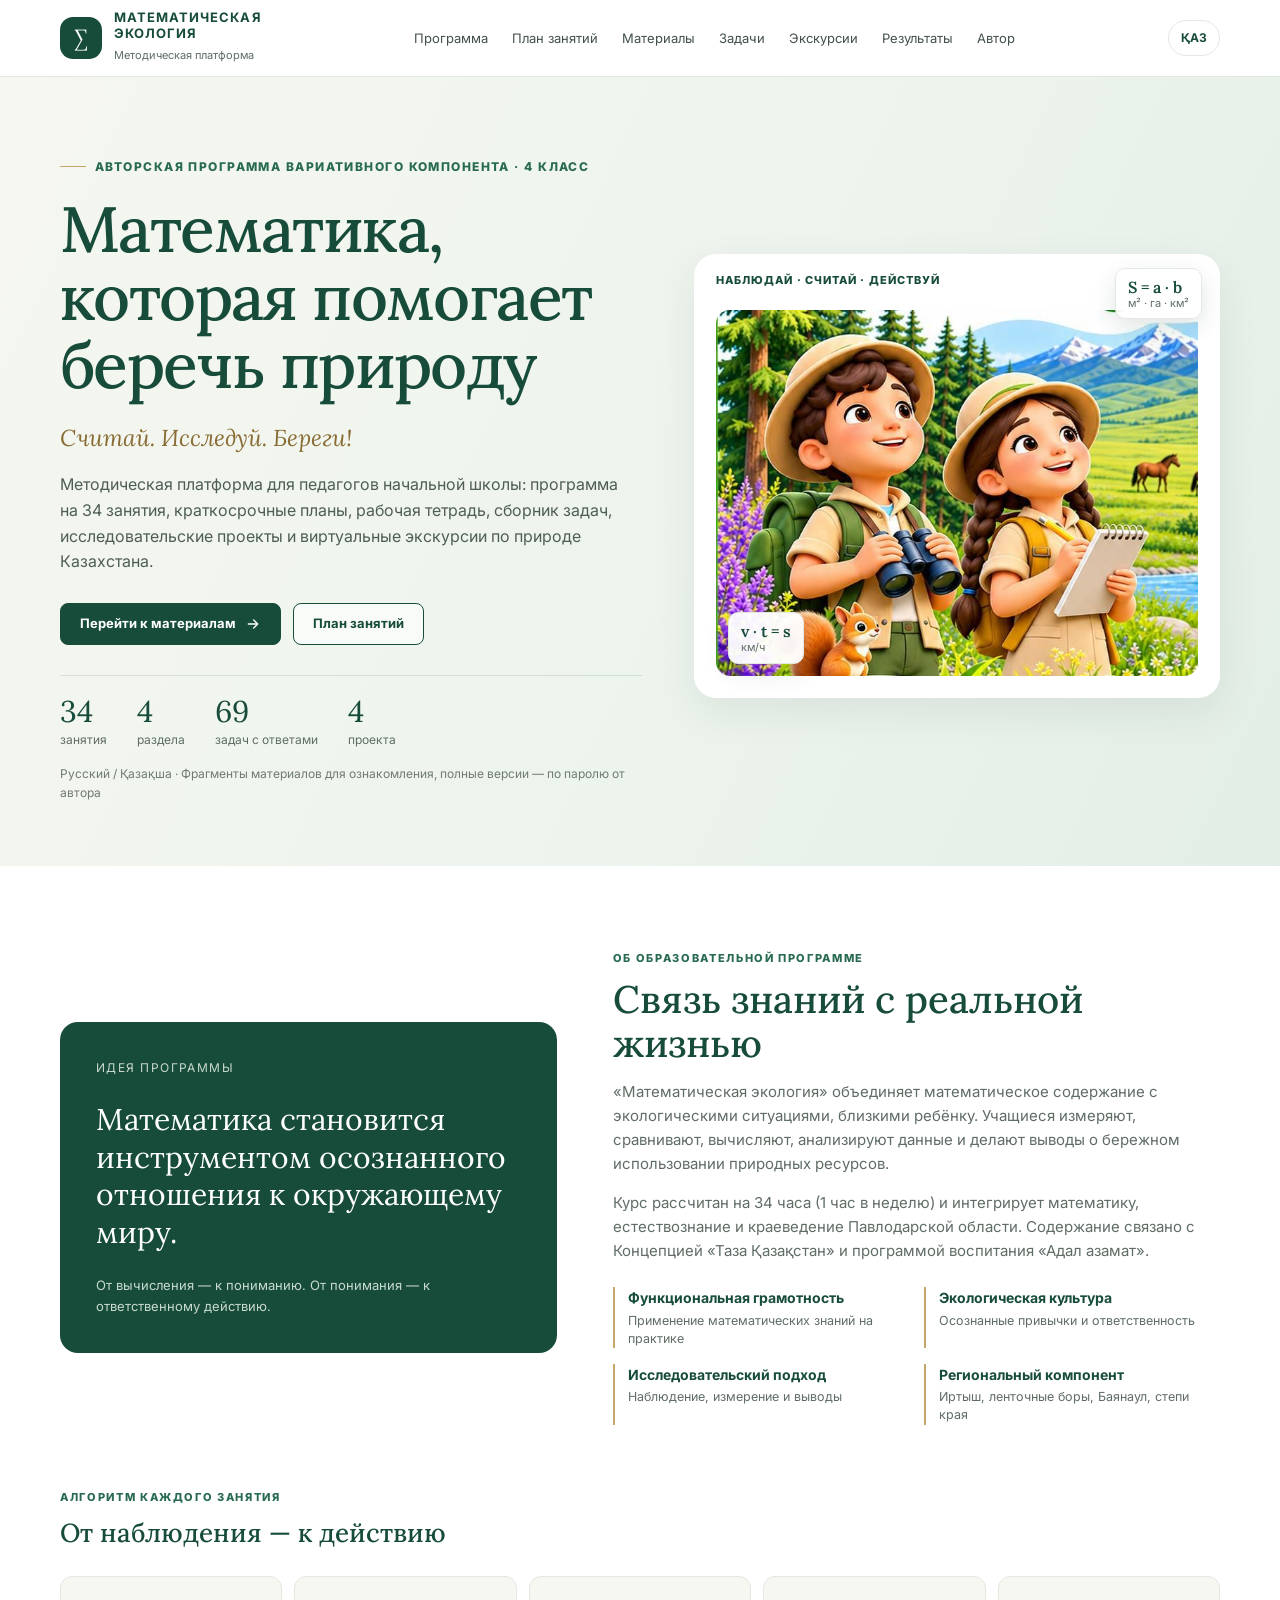
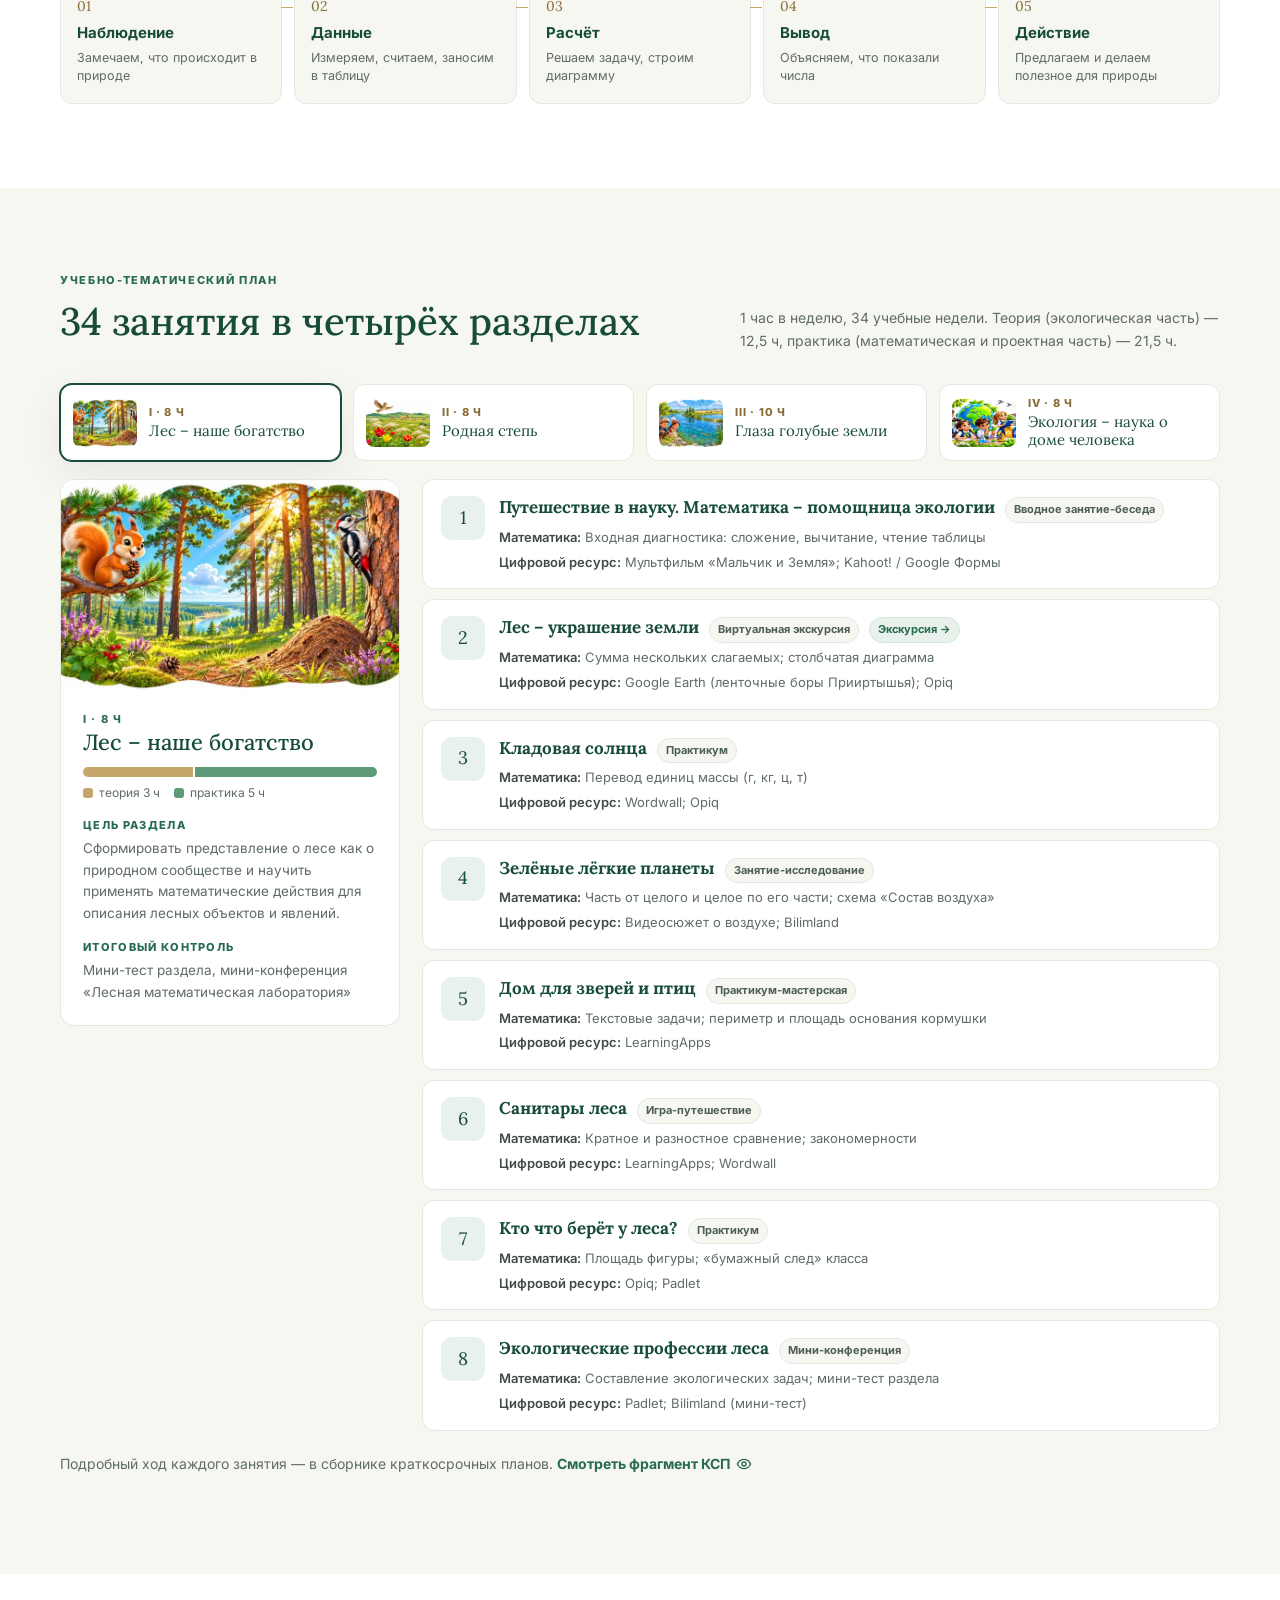
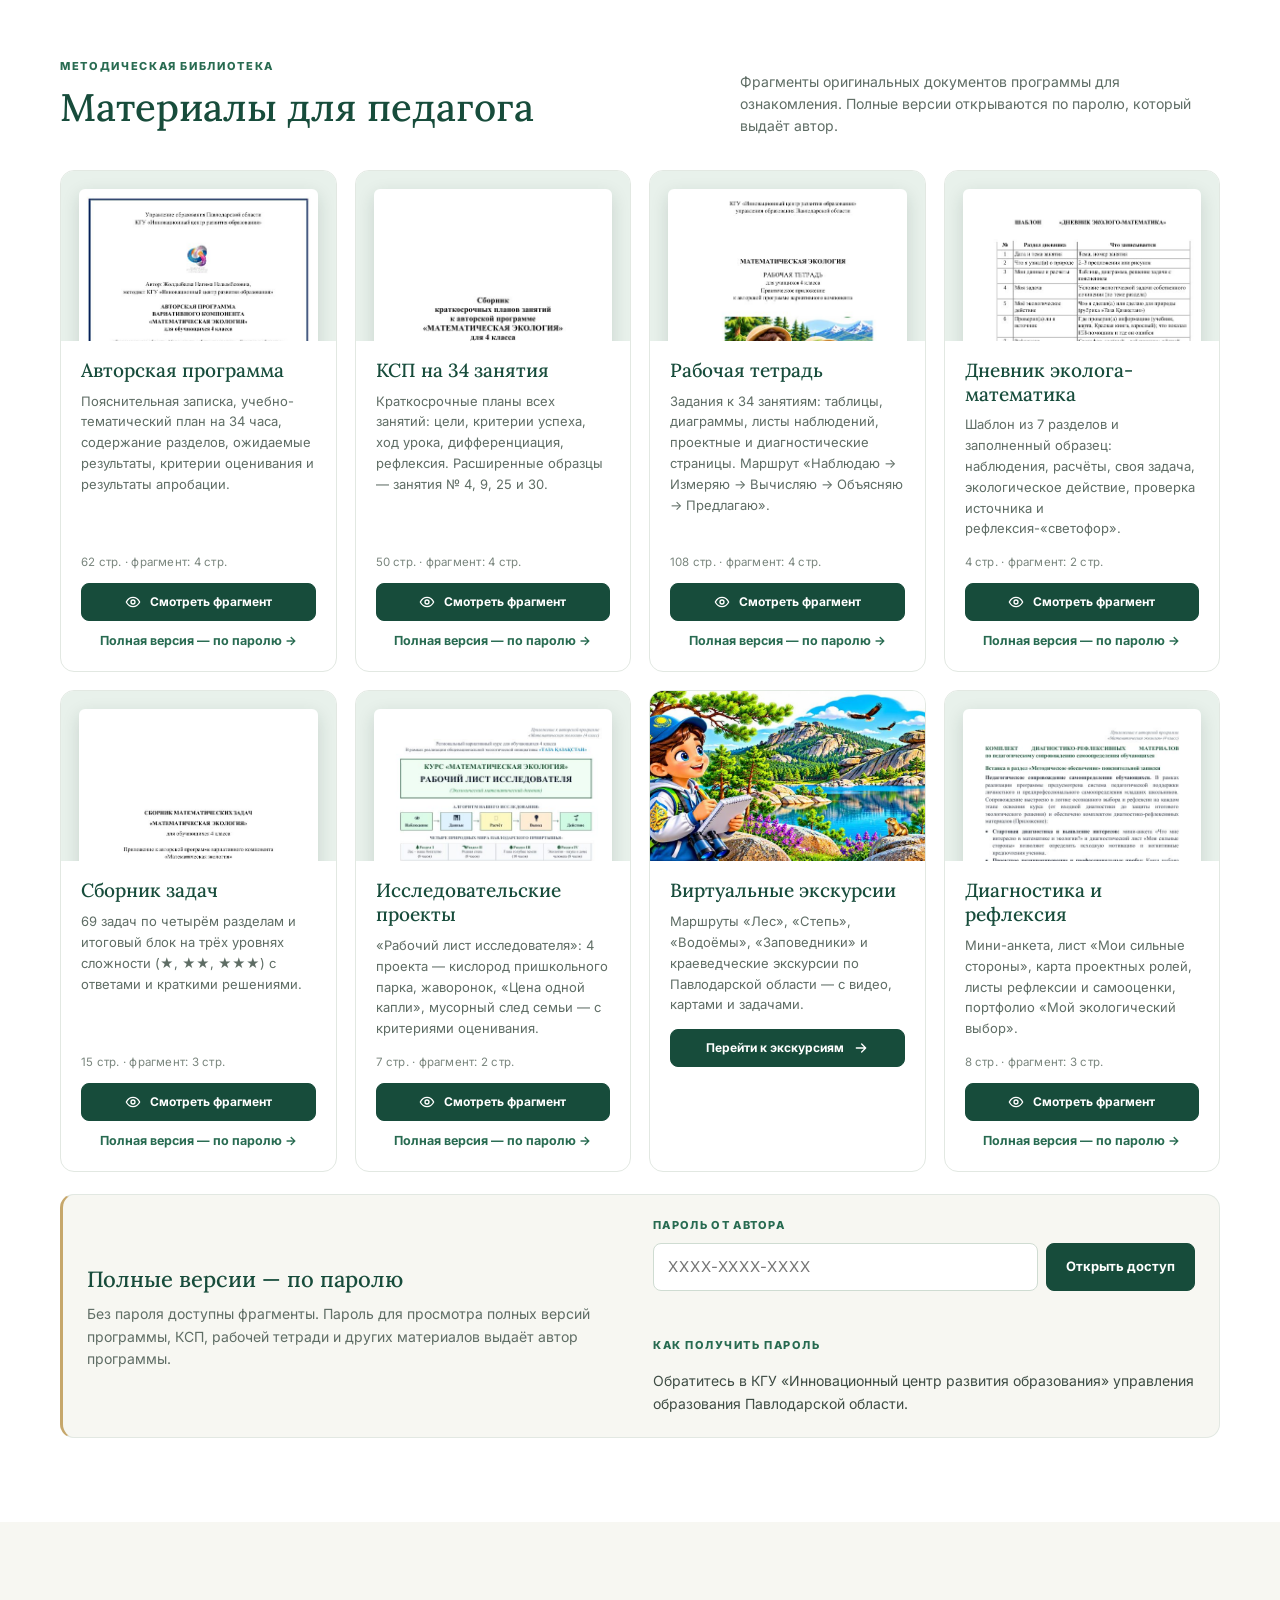
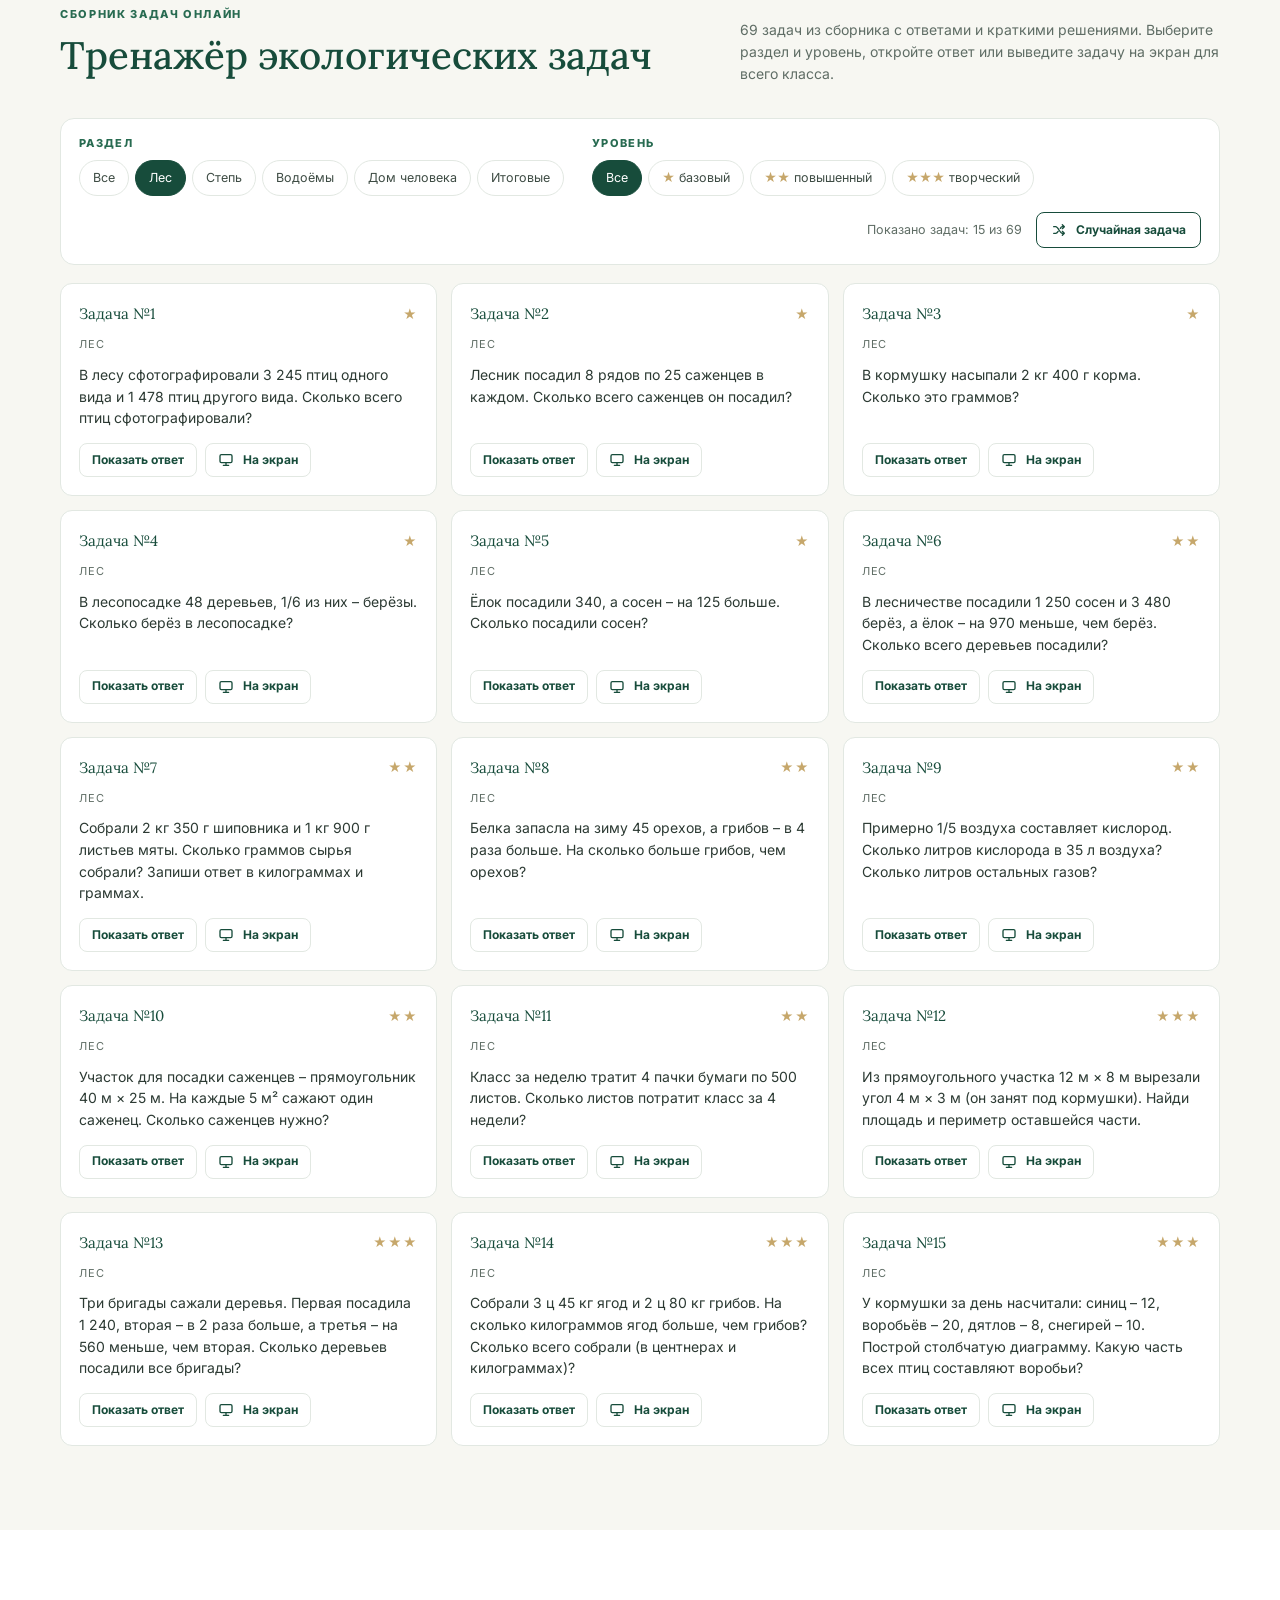
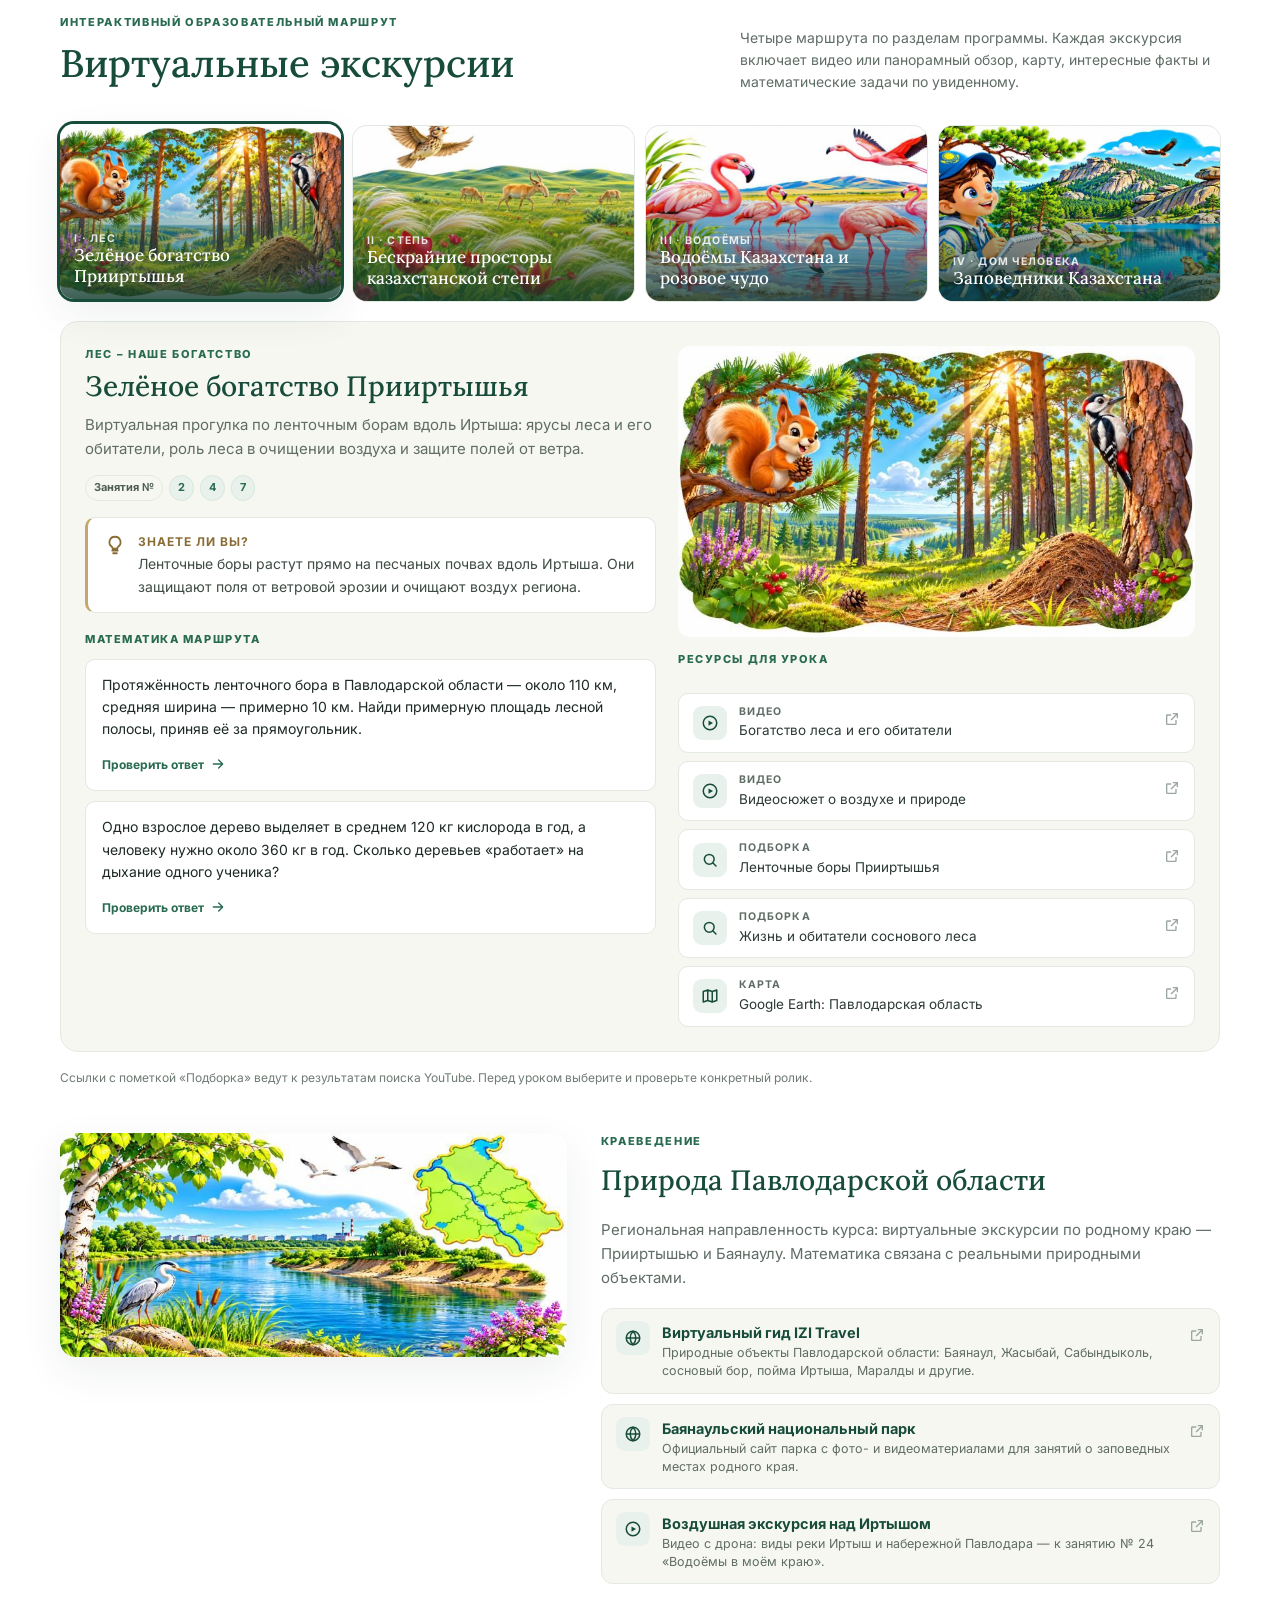
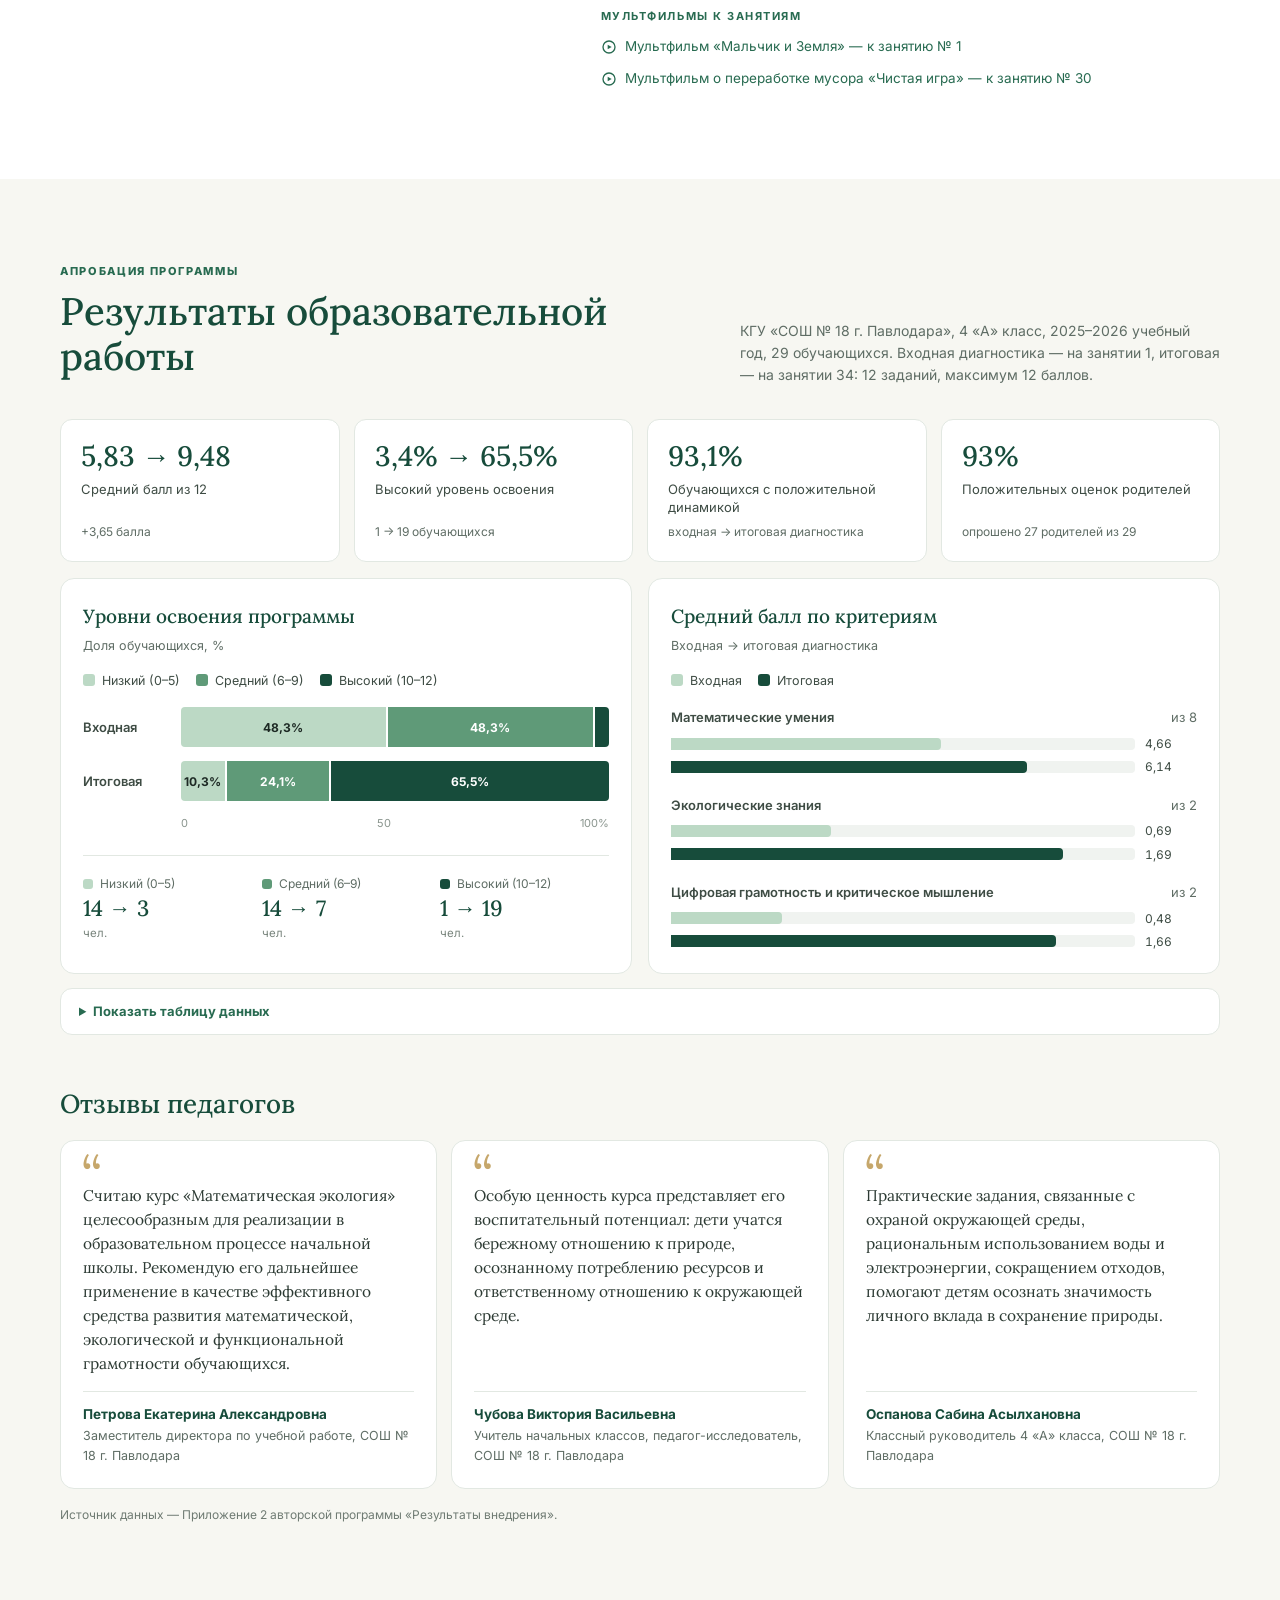
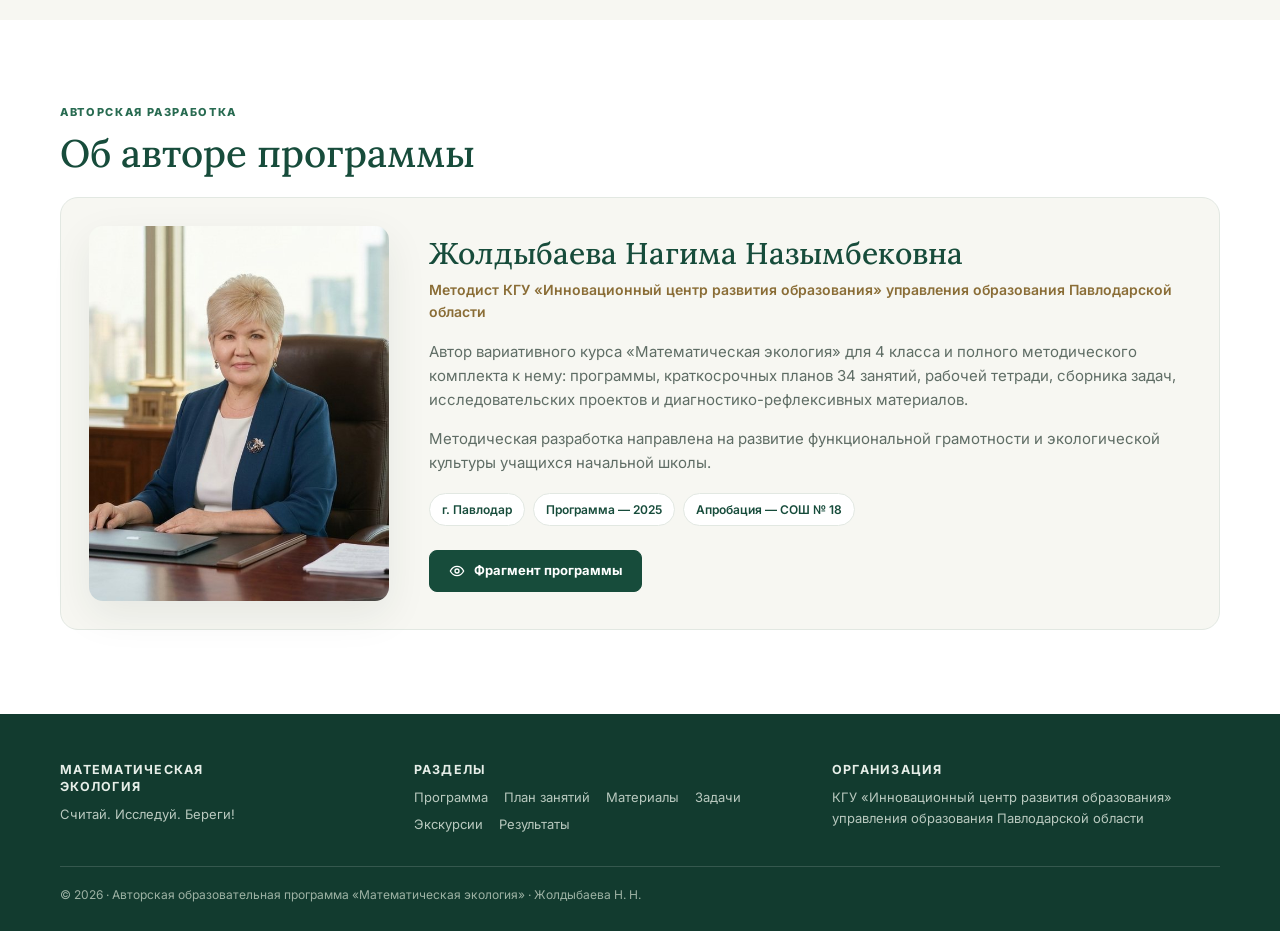
==== commit 633be02a: "Убрать скачивание материалов Вместо открытых PDF — фрагменты для просмотра; полные версии хранятся в" ====
--- a/index.html
+++ b/index.html
@@ -31,6 +31,10 @@
   <symbol id="i-shuffle" viewBox="0 0 24 24"><path d="M4 7h3c4 0 6 10 10 10h3M17 14l3 3-3 3M4 17h3c1.5 0 2.7-1.4 3.7-3M14 9.5c.9-1.5 1.9-2.5 3-2.5h3M17 4l3 3-3 3" fill="none" stroke="currentColor" stroke-width="2" stroke-linecap="round" stroke-linejoin="round"/></symbol>
   <symbol id="i-bulb" viewBox="0 0 24 24"><path d="M9 18h6M10 21h4M12 3a6 6 0 0 0-3.5 10.9c.6.5 1 1.2 1 2.1h5c0-.9.4-1.6 1-2.1A6 6 0 0 0 12 3z" fill="none" stroke="currentColor" stroke-width="2" stroke-linecap="round" stroke-linejoin="round"/></symbol>
   <symbol id="i-close" viewBox="0 0 24 24"><path d="M6 6l12 12M18 6 6 18" stroke="currentColor" stroke-width="2" stroke-linecap="round"/></symbol>
+  <symbol id="i-eye" viewBox="0 0 24 24"><path d="M2 12s3.6-7 10-7 10 7 10 7-3.6 7-10 7S2 12 2 12z" fill="none" stroke="currentColor" stroke-width="2" stroke-linejoin="round"/><circle cx="12" cy="12" r="3" fill="none" stroke="currentColor" stroke-width="2"/></symbol>
+  <symbol id="i-mail" viewBox="0 0 24 24"><rect x="3" y="5" width="18" height="14" rx="2" fill="none" stroke="currentColor" stroke-width="2"/><path d="m4 7 8 6 8-6" fill="none" stroke="currentColor" stroke-width="2" stroke-linejoin="round"/></symbol>
+  <symbol id="i-phone" viewBox="0 0 24 24"><path d="M5 4h4l2 5-2.5 1.5a11 11 0 0 0 5 5L15 13l5 2v4a2 2 0 0 1-2 2A16 16 0 0 1 3 6a2 2 0 0 1 2-2" fill="none" stroke="currentColor" stroke-width="2" stroke-linejoin="round"/></symbol>
+  <symbol id="i-chat" viewBox="0 0 24 24"><path d="M4 20l1.3-3.9A8 8 0 1 1 8 19.3z" fill="none" stroke="currentColor" stroke-width="2" stroke-linejoin="round"/></symbol>
   <symbol id="i-up" viewBox="0 0 24 24"><path d="M12 19V5M6 11l6-6 6 6" fill="none" stroke="currentColor" stroke-width="2" stroke-linecap="round" stroke-linejoin="round"/></symbol>
 </svg>
 
@@ -135,7 +139,7 @@
     </div>
     <div class="tabs" id="planTabs" role="tablist" aria-label="Разделы программы"></div>
     <div class="plan-panel" id="planPanel" role="tabpanel"></div>
-    <p class="plan-note"><span data-i18n="planNote">Подробный ход каждого занятия — в сборнике краткосрочных планов.</span> <a href="materials/ksp-34-zanyatiya.pdf" target="_blank" rel="noopener" class="text-link"><span data-i18n="planNoteLink">Открыть КСП (PDF)</span> <svg class="ico"><use href="#i-open"/></svg></a></p>
+    <p class="plan-note"><span data-i18n="planNote">Подробный ход каждого занятия — в сборнике краткосрочных планов.</span> <button type="button" class="text-link" data-doc="ksp-34-zanyatiya"><span data-i18n="planNoteLink">Смотреть фрагмент КСП</span> <svg class="ico"><use href="#i-eye"/></svg></button></p>
   </div>
 </section>
 
@@ -147,6 +151,13 @@
       <p data-i18n="matIntro">Оригинальные документы программы.</p>
     </div>
     <div class="cards" id="materialsGrid"></div>
+    <div class="request" id="request">
+      <div class="request-copy">
+        <h3 data-i18n="reqTitle">Полные версии — по паролю</h3>
+        <p data-i18n="reqText">Без пароля доступны фрагменты. Пароль выдаёт автор программы.</p>
+      </div>
+      <div class="request-contacts" id="requestContacts"></div>
+    </div>
   </div>
 </section>
 
@@ -257,7 +268,7 @@
         <div class="author-chips">
           <span data-i18n="authorChip1">г. Павлодар</span><span data-i18n="authorChip2">Программа — 2025</span><span data-i18n="authorChip3">Апробация — СОШ № 18</span>
         </div>
-        <a class="btn primary" href="materials/avtorskaya-programma.pdf" target="_blank" rel="noopener"><span data-i18n="authorBtn">Читать программу</span><svg class="ico"><use href="#i-open"/></svg></a>
+        <button type="button" class="btn primary" data-doc="avtorskaya-programma"><svg class="ico"><use href="#i-eye"/></svg><span data-i18n="authorBtn">Фрагмент программы</span></button>
       </div>
     </div>
   </div>
@@ -310,6 +321,26 @@
   </div>
 </div>
 
+<!-- Окно просмотра фрагмента документа -->
+<div class="modal" id="docModal" hidden>
+  <div class="modal-backdrop" data-close></div>
+  <div class="doc-box" role="dialog" aria-modal="true" aria-labelledby="docTitle">
+    <div class="doc-head">
+      <div>
+        <h3 class="doc-title" id="docTitle"></h3>
+        <div class="doc-meta" id="docMeta"></div>
+      </div>
+      <button class="modal-x" type="button" data-close aria-label="Закрыть" data-i18n-aria="modalClose"><svg class="ico"><use href="#i-close"/></svg></button>
+    </div>
+    <div class="doc-body" id="docBody"></div>
+    <div class="doc-foot">
+      <button class="btn secondary" type="button" id="docPrev" data-i18n="modalPrev">← Предыдущая</button>
+      <span class="doc-count" id="docCount" aria-live="polite"></span>
+      <button class="btn secondary" type="button" id="docNext" data-i18n="modalNext">Следующая →</button>
+    </div>
+  </div>
+</div>
+
 <script src="assets/js/i18n.js"></script>
 <script src="assets/js/data.js"></script>
 <script src="assets/js/app.js"></script>
--- a/assets/css/style.css
+++ b/assets/css/style.css
@@ -51,6 +51,7 @@
 .btn.secondary{color:var(--green);background:rgba(255,255,255,.6)}
 .btn.secondary:hover{background:#fff}
 .btn.small{padding:9px 14px;font-size:12px}
+.btn:disabled{opacity:.35;cursor:default;transform:none!important;pointer-events:none}
 .btn.ghost{border-color:var(--line);color:var(--green);background:#fff}
 .btn.ghost:hover{border-color:var(--green3);background:var(--mint)}
 .text-link{color:var(--green2);font-weight:700;display:inline-flex;align-items:center;gap:6px;border-bottom:1px solid transparent}
@@ -158,7 +159,9 @@
 .card h3{font-size:19px;margin:0 0 8px;line-height:1.25}
 .card p{font-size:13px;color:var(--muted);margin:0 0 14px}
 .card-meta{font-size:11.5px;color:#7a867e;margin-top:auto;margin-bottom:12px;letter-spacing:.02em}
-.card-actions{display:flex;gap:8px}
+.card-actions{display:flex;flex-direction:column;align-items:stretch;gap:10px}
+.card-req{font-size:12.5px;font-weight:700;color:var(--green2);text-align:center}
+.card-req:hover{text-decoration:underline}
 .card-actions .btn{flex:1;padding:10px 12px;font-size:12px}
 
 /* ---------- Tasks ---------- */
@@ -339,6 +342,47 @@
 .modal-actions{display:flex;justify-content:space-between;gap:10px;margin-top:28px;flex-wrap:wrap}
 body.modal-open{overflow:hidden}
 
+/* ---------- Фрагменты документов и запрос полных версий ---------- */
+button.card-cover{border:0;width:100%;cursor:zoom-in;font:inherit;text-align:left}
+button.text-link{background:none;border:0;border-bottom:1px solid transparent;padding:0;cursor:pointer;font:inherit;font-weight:700;color:var(--green2)}
+.card-cover img,.doc-page img{-webkit-user-select:none;user-select:none;-webkit-user-drag:none;-webkit-touch-callout:none}
+.doc-page img{pointer-events:none}
+.request{margin-top:22px;display:grid;grid-template-columns:1fr 1fr;gap:24px;align-items:center;background:var(--cream);border:1px solid var(--line);border-left:3px solid var(--gold);border-radius:14px;padding:22px 24px;scroll-margin-top:100px}
+.request h3{font-size:22px;margin:0 0 6px}
+.request p{margin:0;color:var(--muted);font-size:14px}
+.request-contacts{display:grid;gap:8px}
+.req-item{display:flex;align-items:center;gap:12px;background:#fff;border:1px solid var(--line);border-radius:10px;padding:10px 14px;font-size:14px;color:#2c3a33;transition:border-color .2s}
+.req-item:hover{border-color:var(--green3)}
+.req-fallback{font-size:14px;color:#3e4c44!important;margin:0}
+.doc-box{position:relative;background:#fff;border-radius:18px;width:min(920px,100%);height:calc(100vh - 40px);display:flex;flex-direction:column;box-shadow:var(--shadow-lg);overflow:hidden}
+.doc-head{display:flex;justify-content:space-between;align-items:flex-start;gap:16px;padding:16px 20px;border-bottom:1px solid var(--line)}
+.doc-head .modal-x{position:static;flex:0 0 40px}
+.doc-title{font-size:21px;margin:0;line-height:1.25}
+.doc-meta{font-size:12.5px;color:var(--muted);margin-top:2px}
+.doc-body{flex:1;overflow:auto;background:#eef2ee;padding:20px;-webkit-overflow-scrolling:touch}
+.doc-page{max-width:760px;margin:0 auto;background:#fff;box-shadow:0 6px 24px rgba(20,50,38,.15);border-radius:4px;overflow:hidden}
+.doc-page img{width:100%;display:block}
+.doc-end{max-width:560px;margin:40px auto;background:#fff;border-radius:14px;padding:28px;border:1px solid var(--line)}
+.doc-end h4{font-family:var(--serif);font-weight:500;color:var(--green);font-size:24px;margin:0 0 8px}
+.doc-end > p:not(.route-sub){color:var(--muted);font-size:15px;margin:0 0 18px}
+.doc-foot{display:flex;justify-content:space-between;align-items:center;gap:10px;padding:12px 20px;border-top:1px solid var(--line)}
+.doc-count{font-size:13px;color:var(--muted);font-variant-numeric:tabular-nums}
+
+.unlock{display:flex;flex-direction:column;gap:8px}
+.unlock label{font-size:11px;letter-spacing:.12em;text-transform:uppercase;color:var(--green2);font-weight:800}
+.unlock-row{display:flex;gap:8px}
+.unlock input{flex:1;min-width:0;font:inherit;font-size:15px;letter-spacing:.06em;padding:11px 14px;border:1px solid #cfdcd2;border-radius:8px;background:#fff;color:var(--ink)}
+.unlock input:focus{outline:none;border-color:var(--green3);box-shadow:0 0 0 3px rgba(95,154,120,.2)}
+.unlock-msg{min-height:1.2em;margin:0!important;font-size:13px!important;color:var(--muted)}
+.unlock-msg.err{color:#a23b2a!important}
+.unlock-msg.ok{color:var(--green2)!important;font-weight:600}
+.req-how{margin:14px 0 8px!important}
+.request p.route-sub{font-size:11px;color:var(--green2)}
+.access-open p{display:flex;gap:10px;align-items:center;margin:0 0 10px;color:var(--green)!important;font-weight:600;font-size:15px}
+.doc-page.loading{min-height:60vh;background:#fff linear-gradient(90deg,#fff 0%,#f1f5f1 50%,#fff 100%);background-size:200% 100%;animation:shimmer 1.2s linear infinite}
+@keyframes shimmer{from{background-position:200% 0}to{background-position:-200% 0}}
+.doc-error{text-align:center;color:#a23b2a;margin:40px 0}
+
 /* ---------- Responsive ---------- */
 @media (max-width:1140px){
   #mainNav{gap:0;font-size:12.5px}
@@ -368,6 +412,7 @@
   .footer-org{grid-column:1/-1}
   .route-side{order:-1}
   .region-media{position:static}
+  .request{grid-template-columns:1fr}
 }
 @media (max-width:640px){
   .container{width:calc(100% - 32px)}
@@ -429,6 +474,15 @@
   .modal-actions .btn{flex:1;padding:12px 8px}
   #modalToggle{order:-1;flex-basis:100%}
   .to-top{right:14px;bottom:14px}
+  .doc-box{border-radius:0;height:100%;width:100%}
+  .doc-body{padding:10px}
+  .doc-head{padding:12px 14px}
+  .doc-title{font-size:18px}
+  .doc-foot{padding:10px 12px}
+  .doc-foot .btn{padding:10px 12px}
+  .doc-end{margin:16px auto;padding:20px}
+  .request{padding:18px}
+  .unlock-row{flex-direction:column}
 }
 @media (prefers-reduced-motion:reduce){
   html{scroll-behavior:auto}
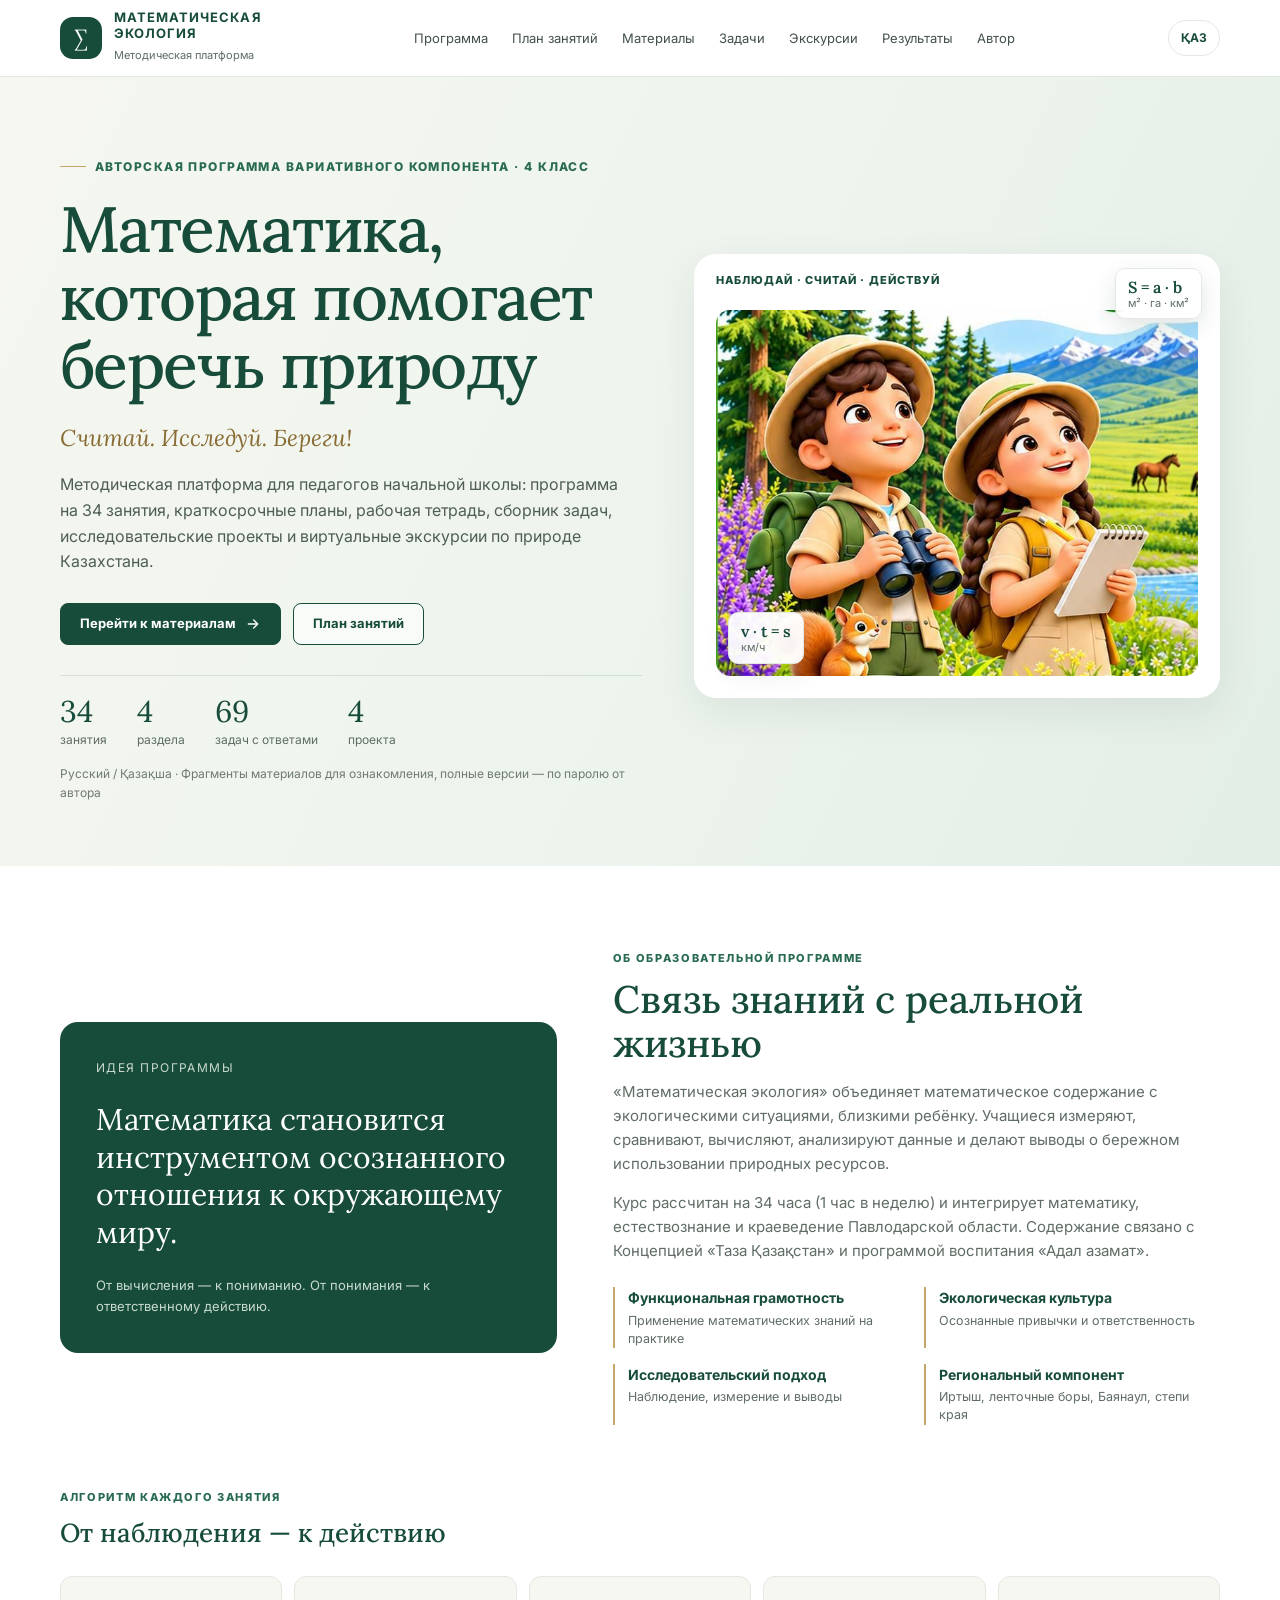
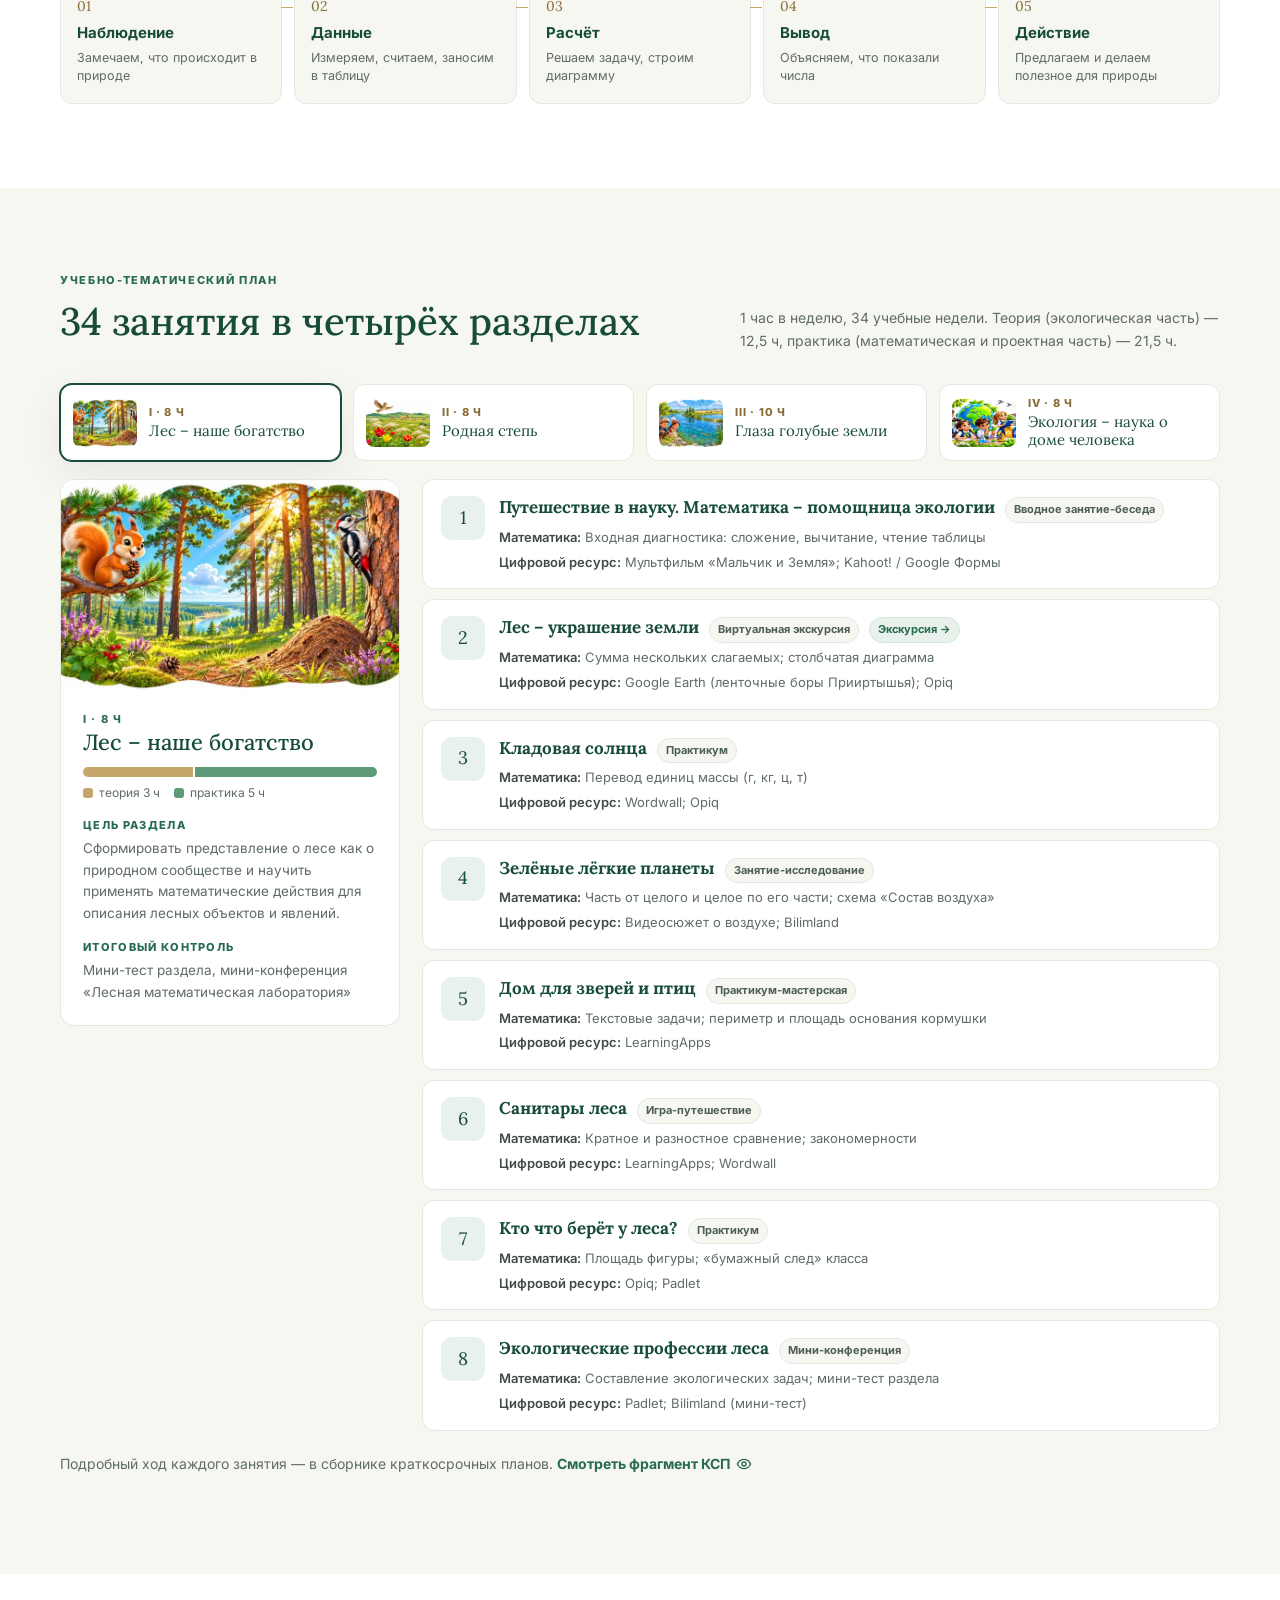
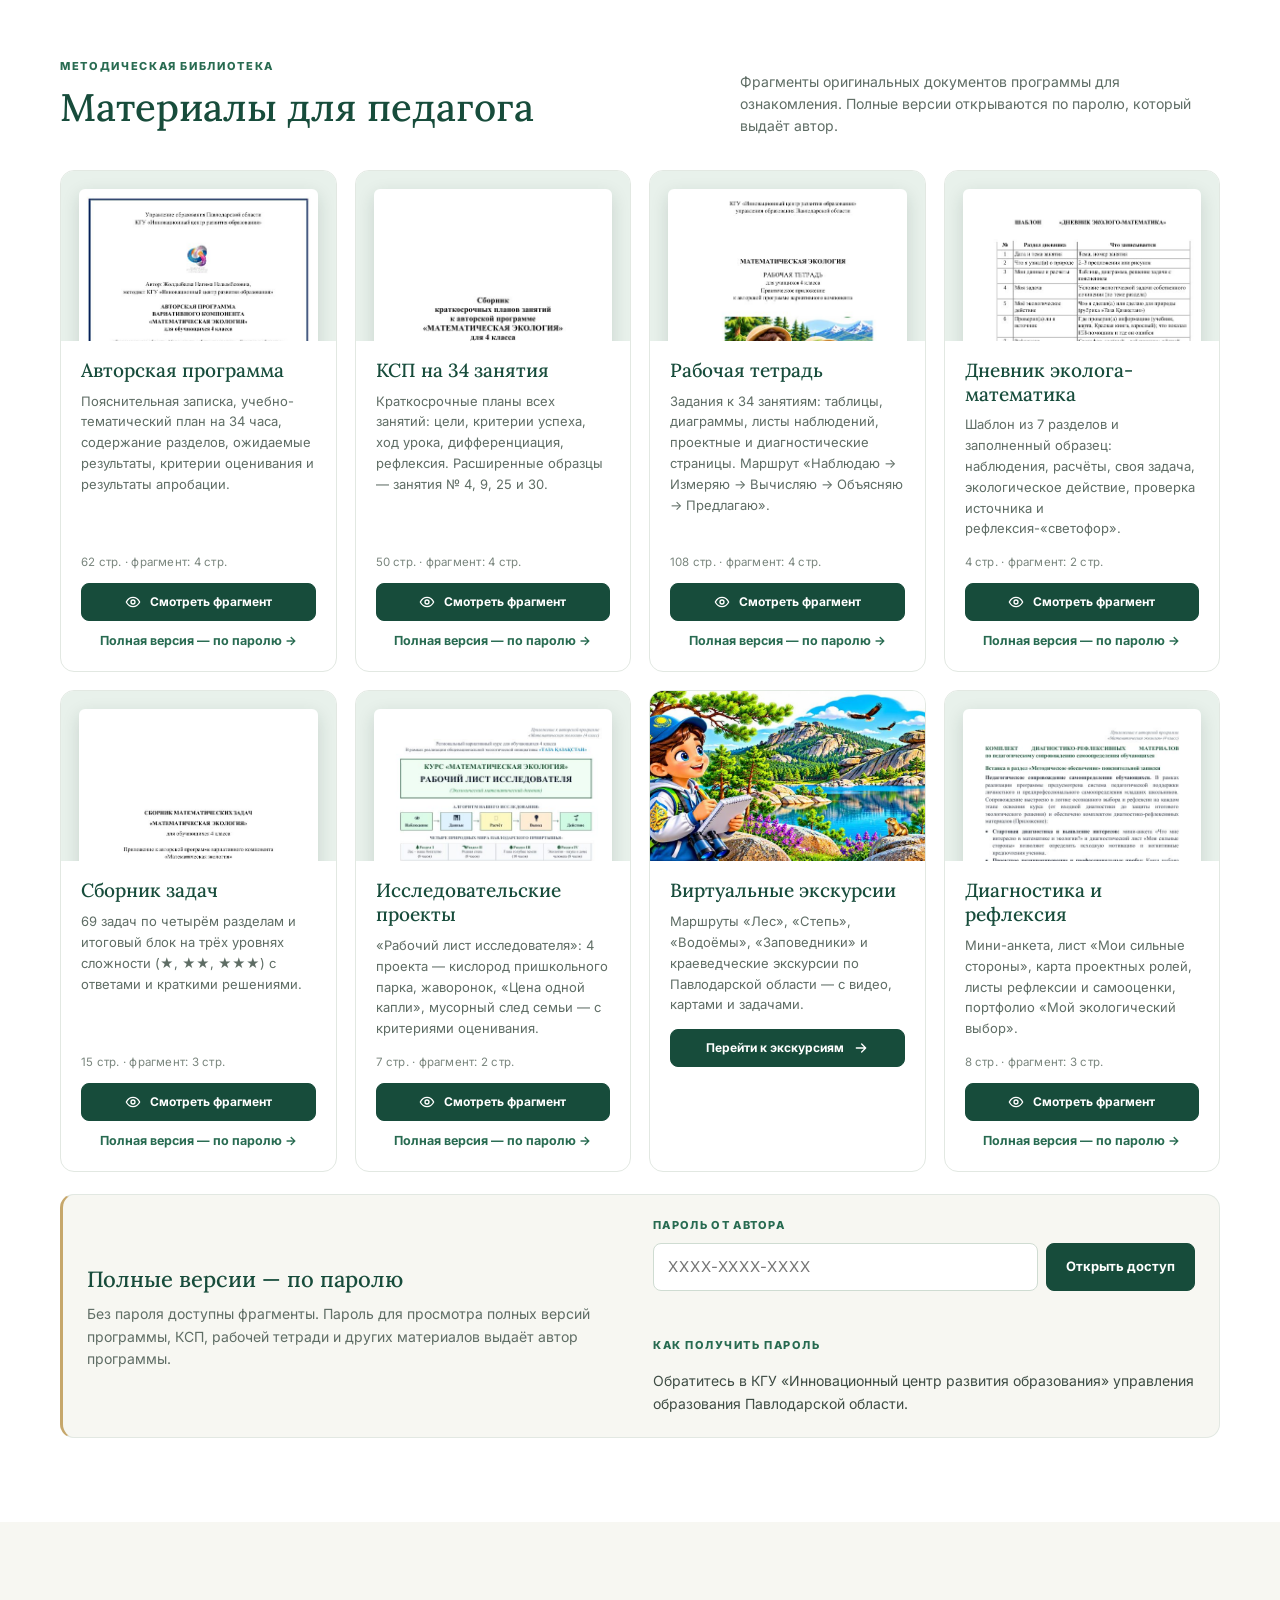
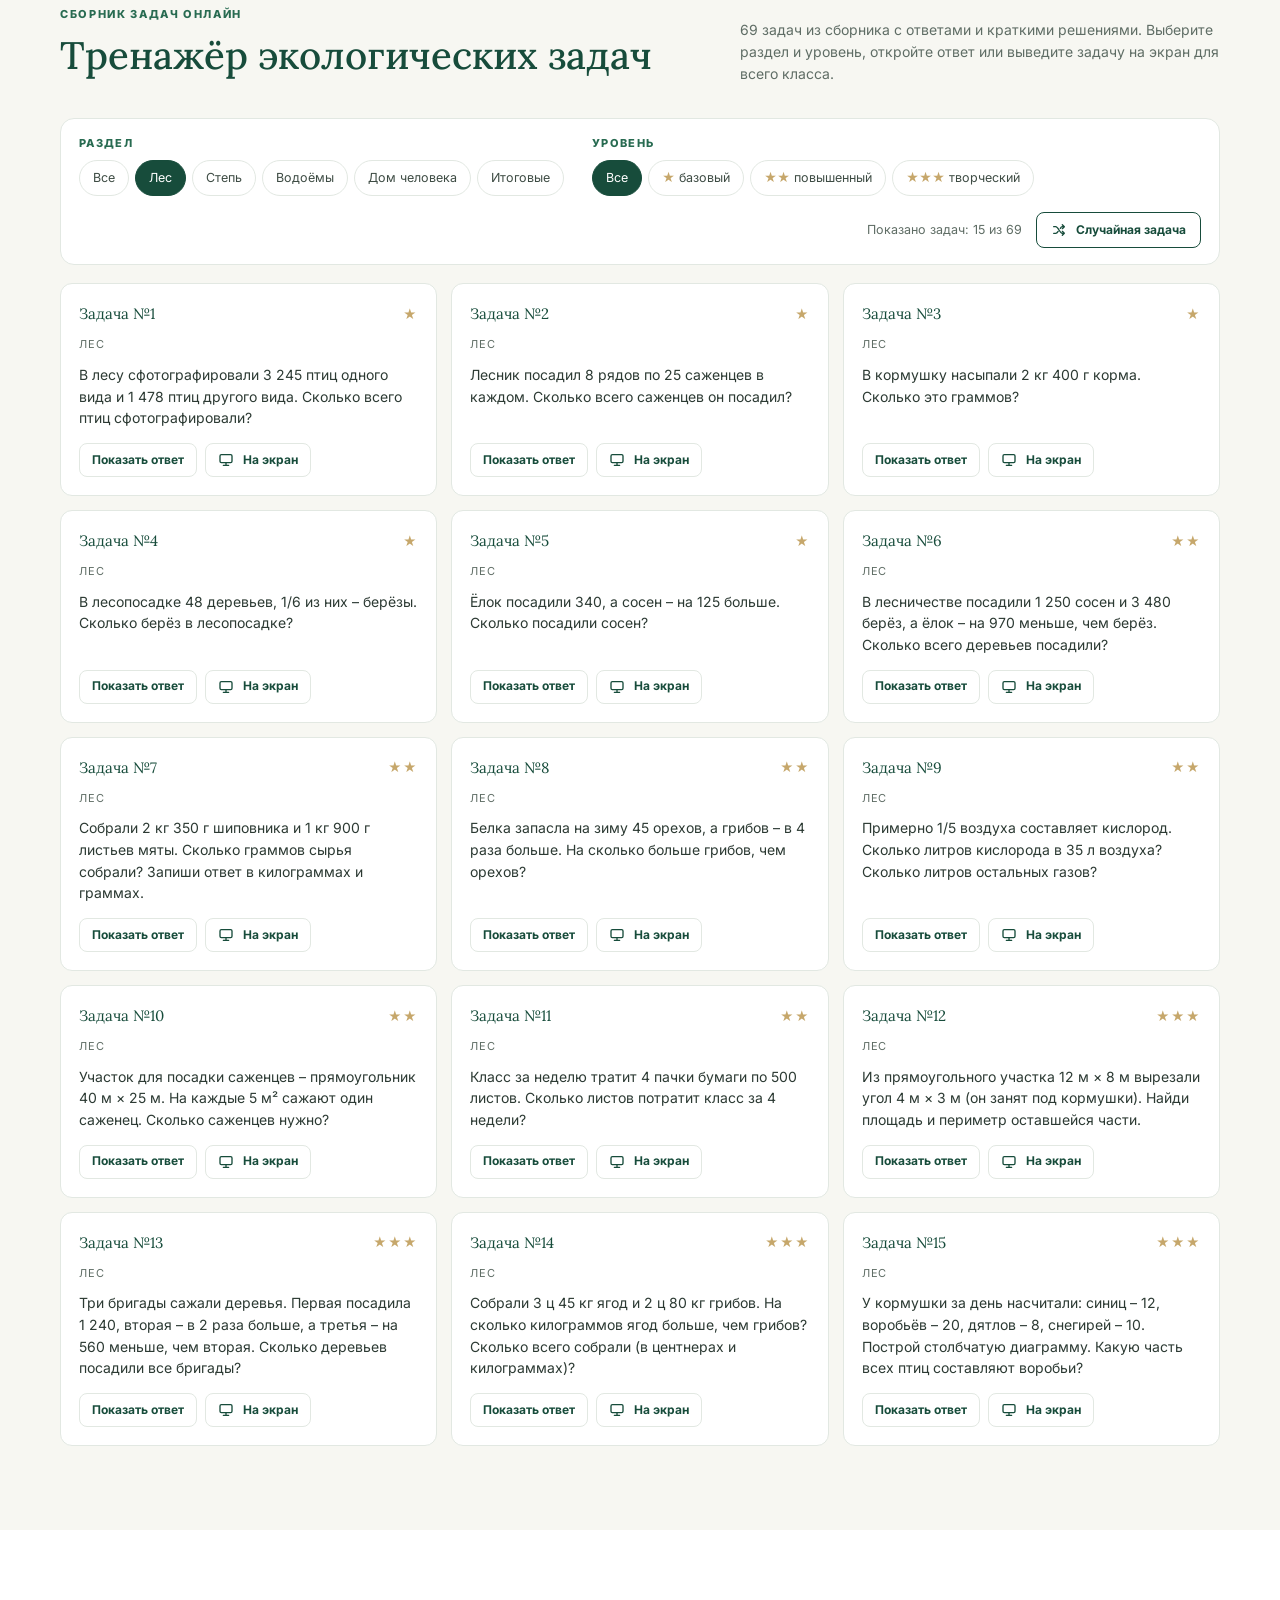
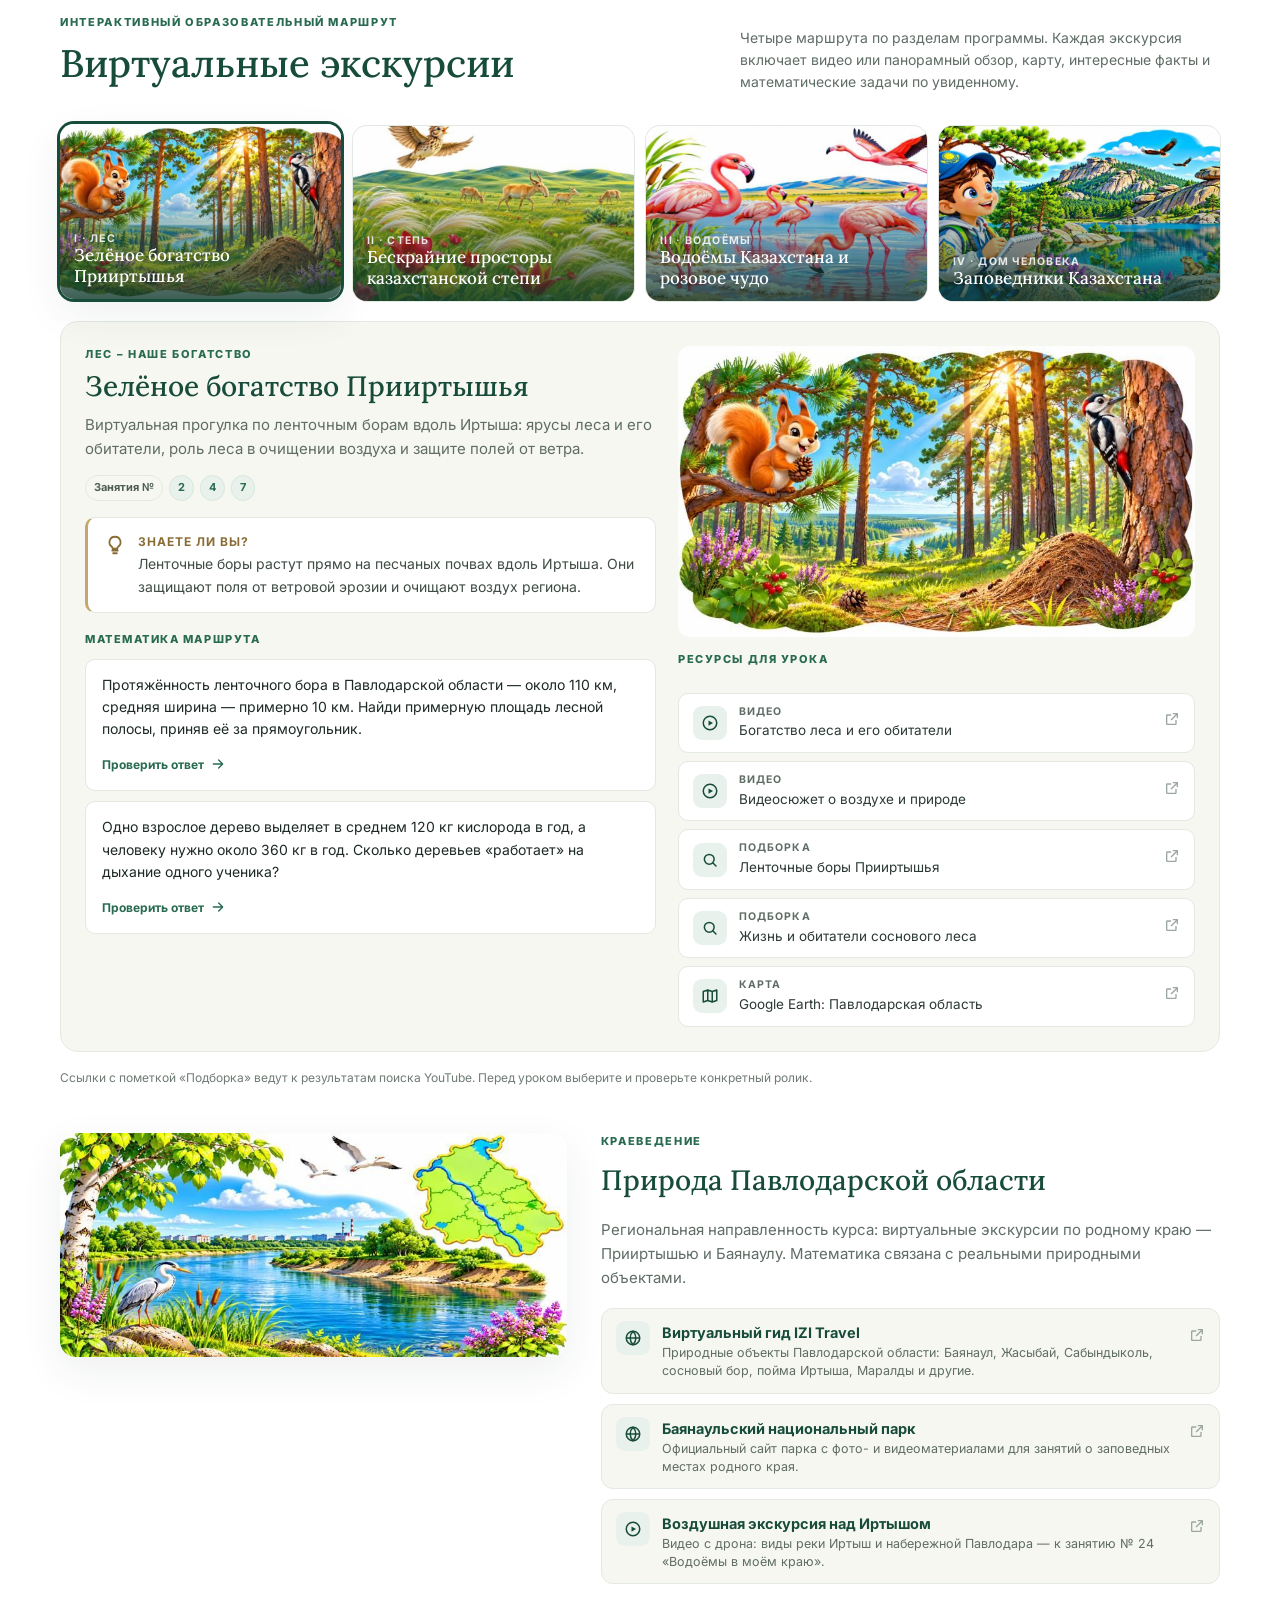
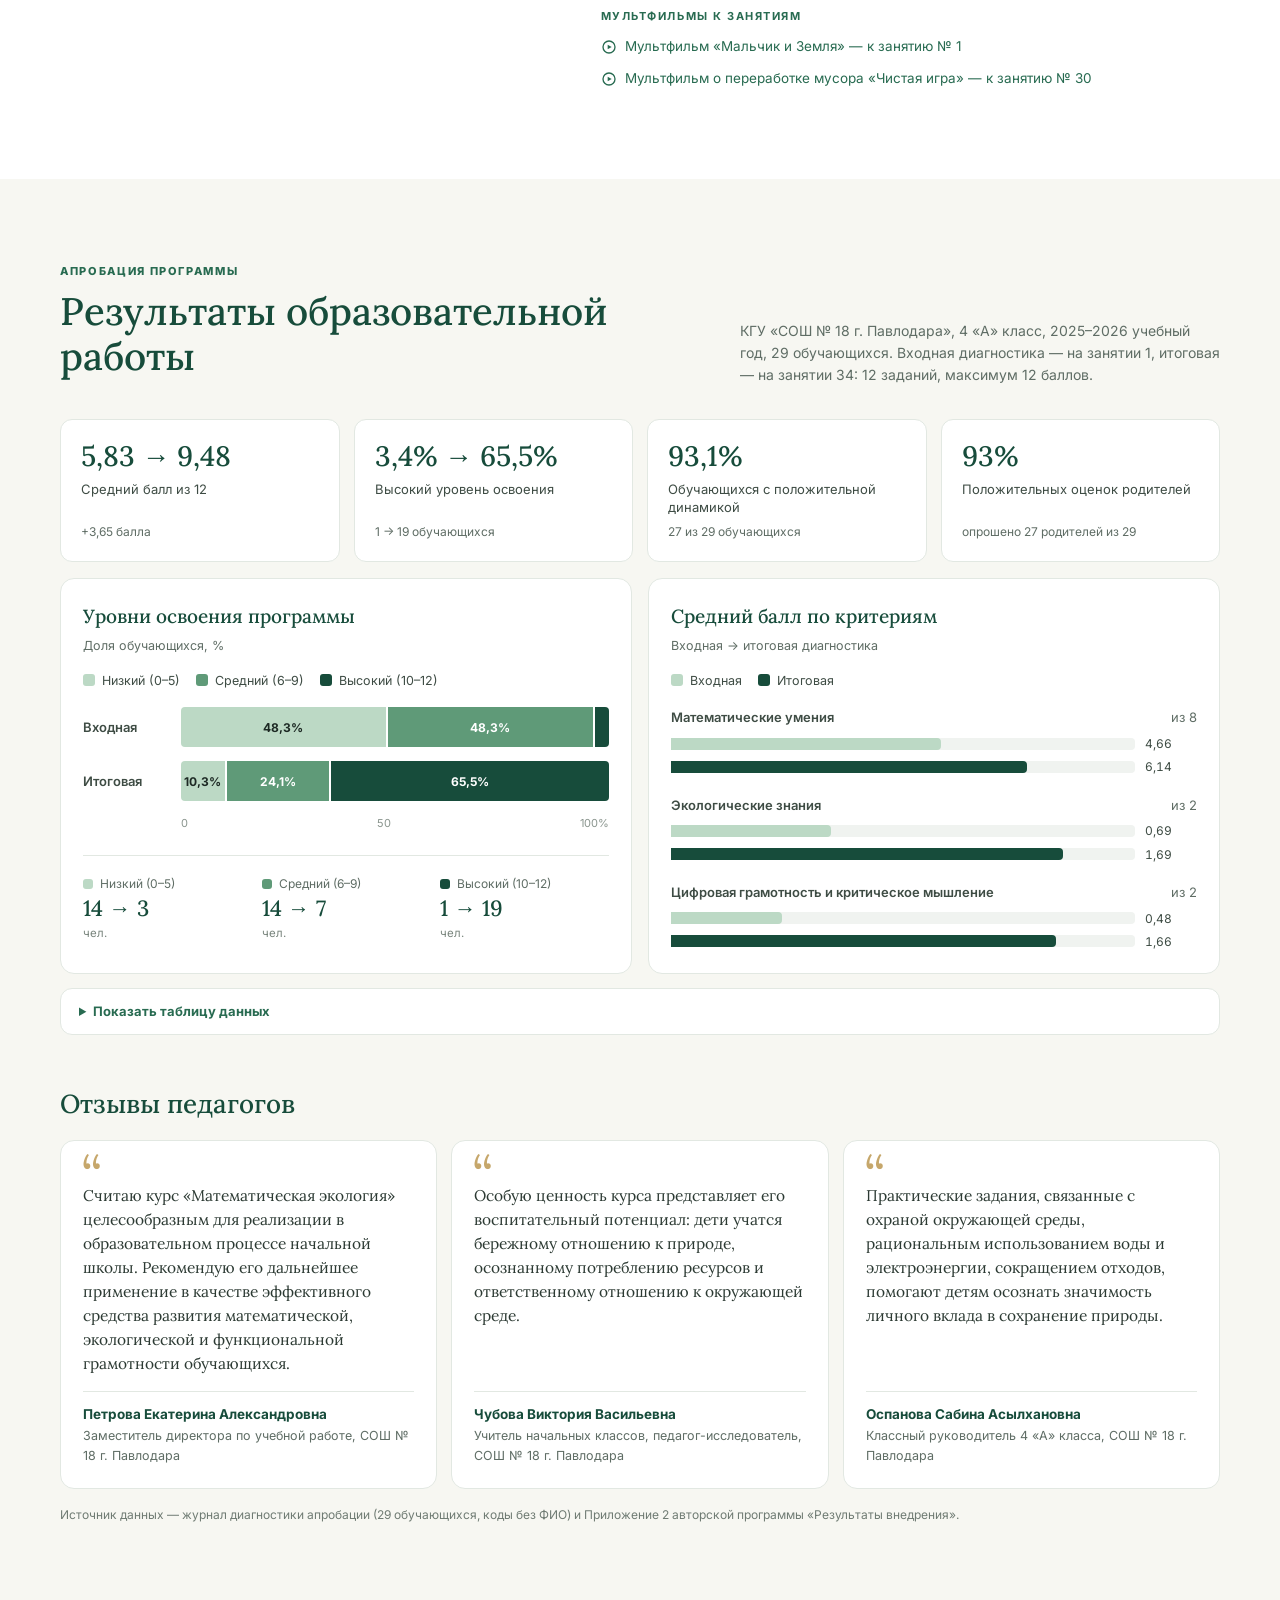
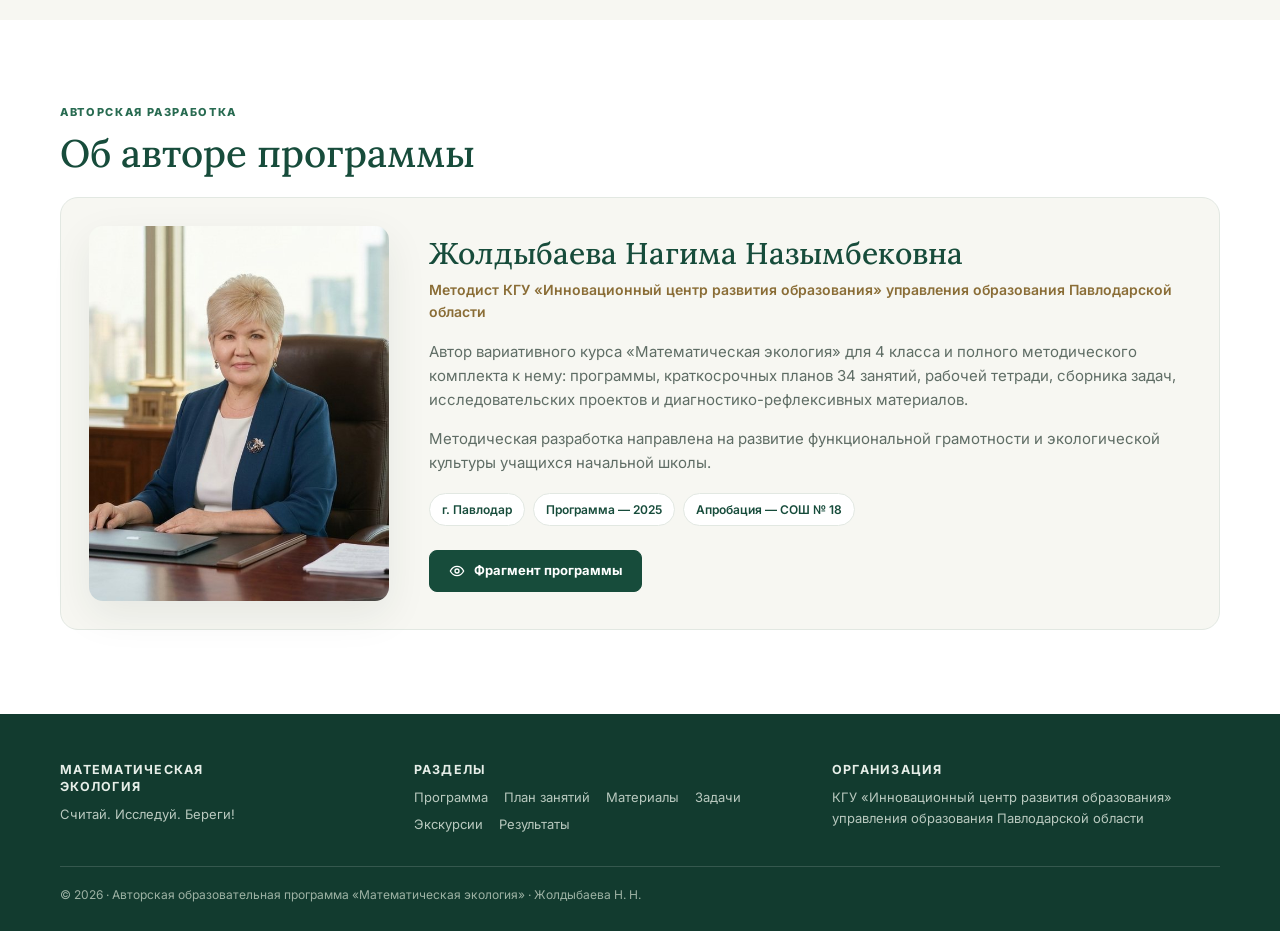
==== commit dddc2eeb: "Сверить результаты апробации с исправленным журналом диагностики Показатели пересчитаны по баллам 29" ====
--- a/index.html
+++ b/index.html
@@ -225,7 +225,7 @@
     <div class="stats">
       <div class="stat"><strong>5,83 → 9,48</strong><span class="stat-label" data-i18n="stat1">Средний балл из 12</span><span class="stat-sub" data-i18n="stat1s">+3,65 балла</span></div>
       <div class="stat"><strong>3,4% → 65,5%</strong><span class="stat-label" data-i18n="stat2">Высокий уровень освоения</span><span class="stat-sub" data-i18n="stat2s">1 → 19 обучающихся</span></div>
-      <div class="stat"><strong>93,1%</strong><span class="stat-label" data-i18n="stat3">Обучающихся с положительной динамикой</span><span class="stat-sub" data-i18n="stat3s">входная → итоговая диагностика</span></div>
+      <div class="stat"><strong>93,1%</strong><span class="stat-label" data-i18n="stat3">Обучающихся с положительной динамикой</span><span class="stat-sub" data-i18n="stat3s">27 из 29 обучающихся</span></div>
       <div class="stat"><strong>93%</strong><span class="stat-label" data-i18n="stat4">Положительных оценок родителей</span><span class="stat-sub" data-i18n="stat4s">опрошено 27 родителей из 29</span></div>
     </div>
 
@@ -298,6 +298,7 @@
         <p data-i18n="footerOrg">КГУ «Инновационный центр развития образования» управления образования Павлодарской области</p>
       </div>
     </div>
+    <p class="analytics-note" id="analyticsNote" data-i18n="analyticsNote" hidden>Сайт собирает обезличенную статистику посещений с помощью Google Analytics.</p>
     <div class="copyright">© 2026 · <span data-i18n="copyright">Авторская образовательная программа «Математическая экология» · Жолдыбаева Н. Н.</span></div>
   </div>
 </footer>
--- a/assets/css/style.css
+++ b/assets/css/style.css
@@ -318,6 +318,7 @@
 .site-footer strong{letter-spacing:.1em;font-size:12.5px;line-height:1.35;display:block}
 .footer-links{display:flex;flex-wrap:wrap;gap:6px 16px}
 .footer-links a:hover{color:#fff}
+.analytics-note{font-size:11.5px!important;color:#8ea79a!important;margin:24px 0 0!important}
 .copyright{border-top:1px solid rgba(255,255,255,.15);margin-top:32px;padding-top:18px;color:#9db2a4;font-size:12px}
 
 /* ---------- To top ---------- */
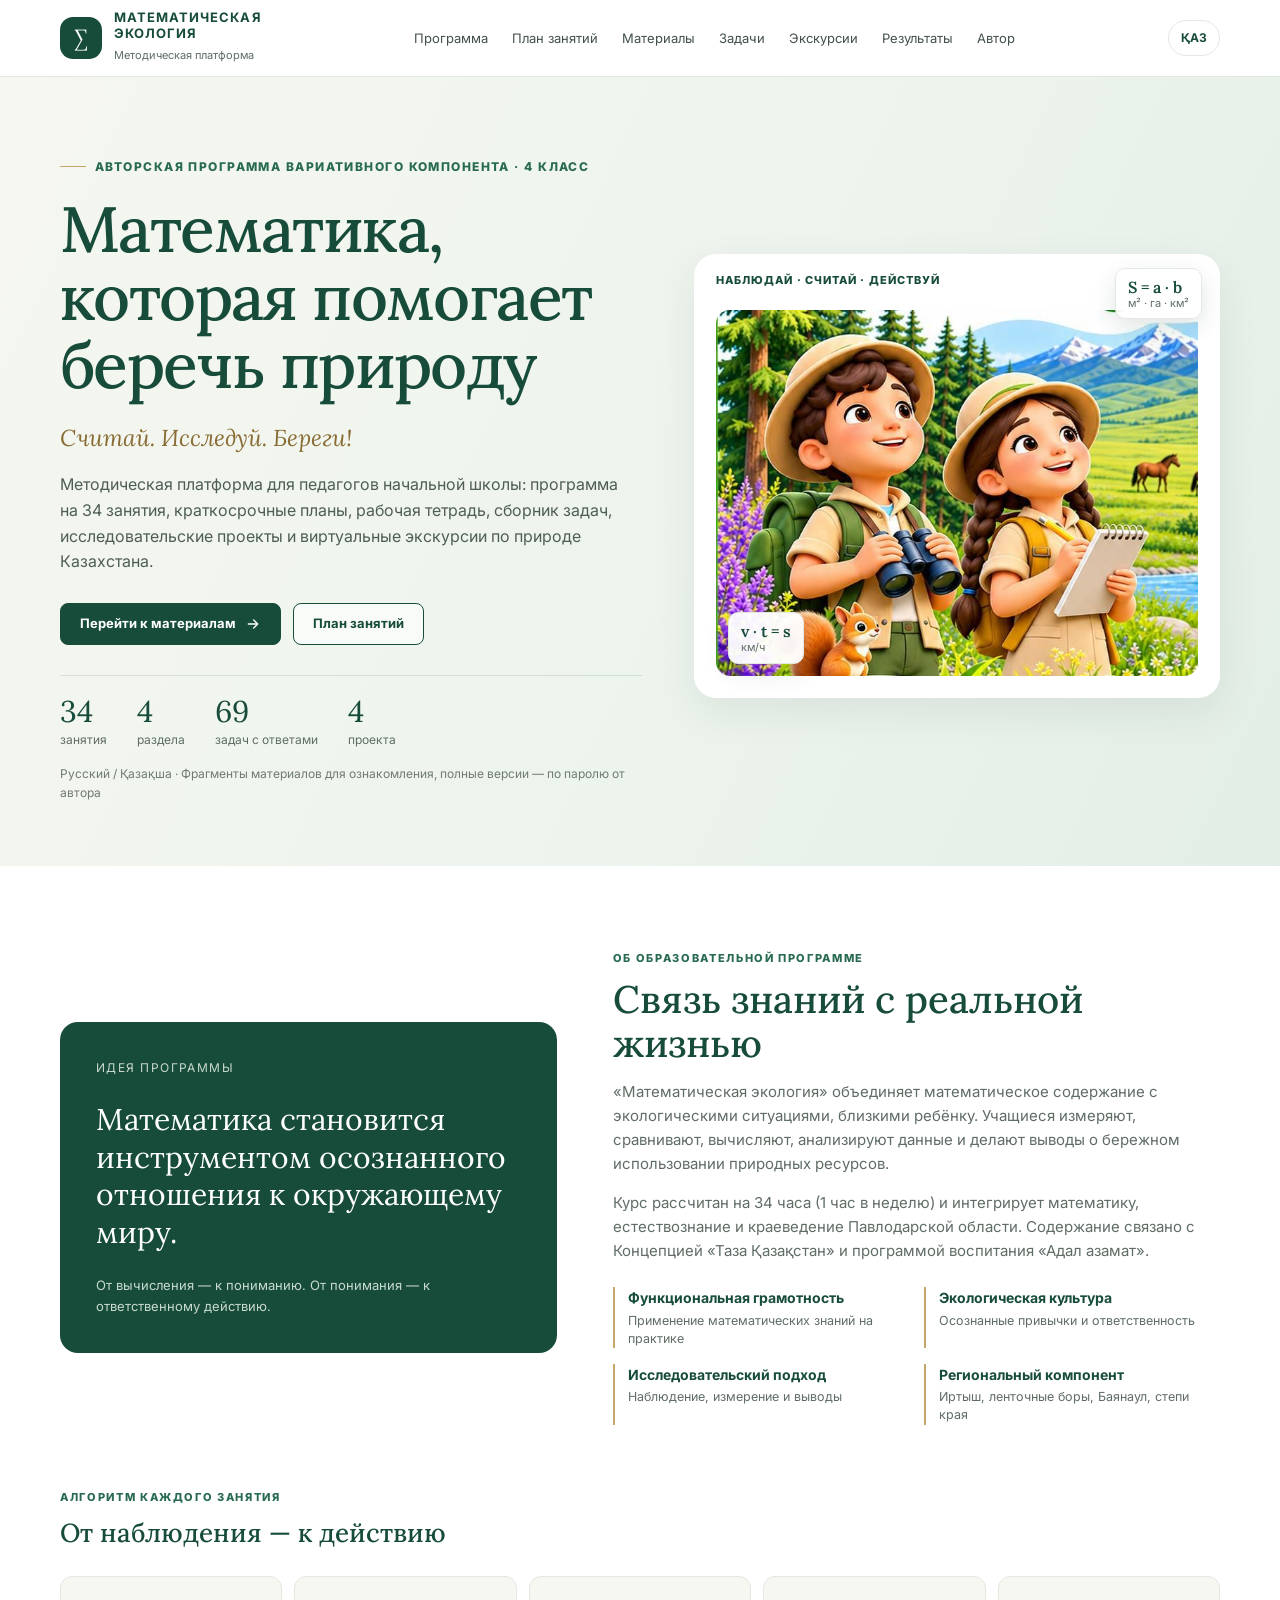
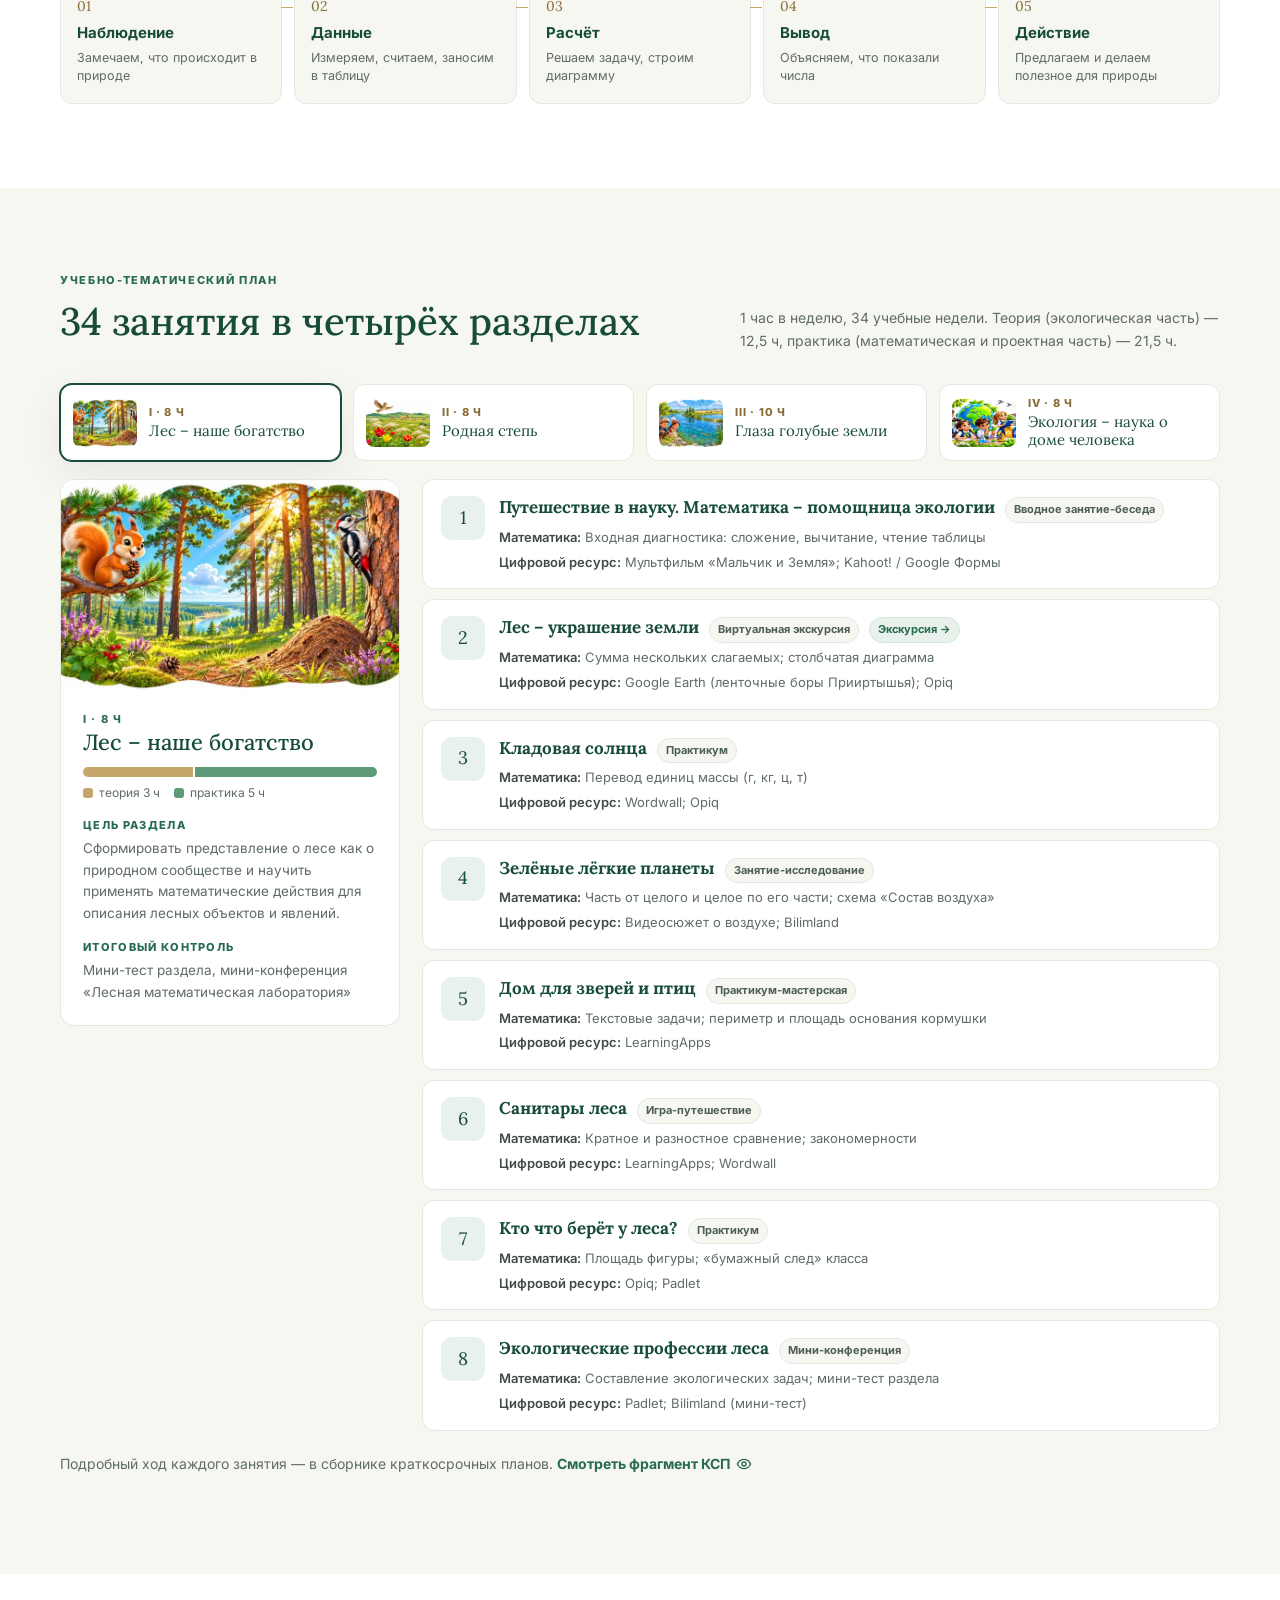
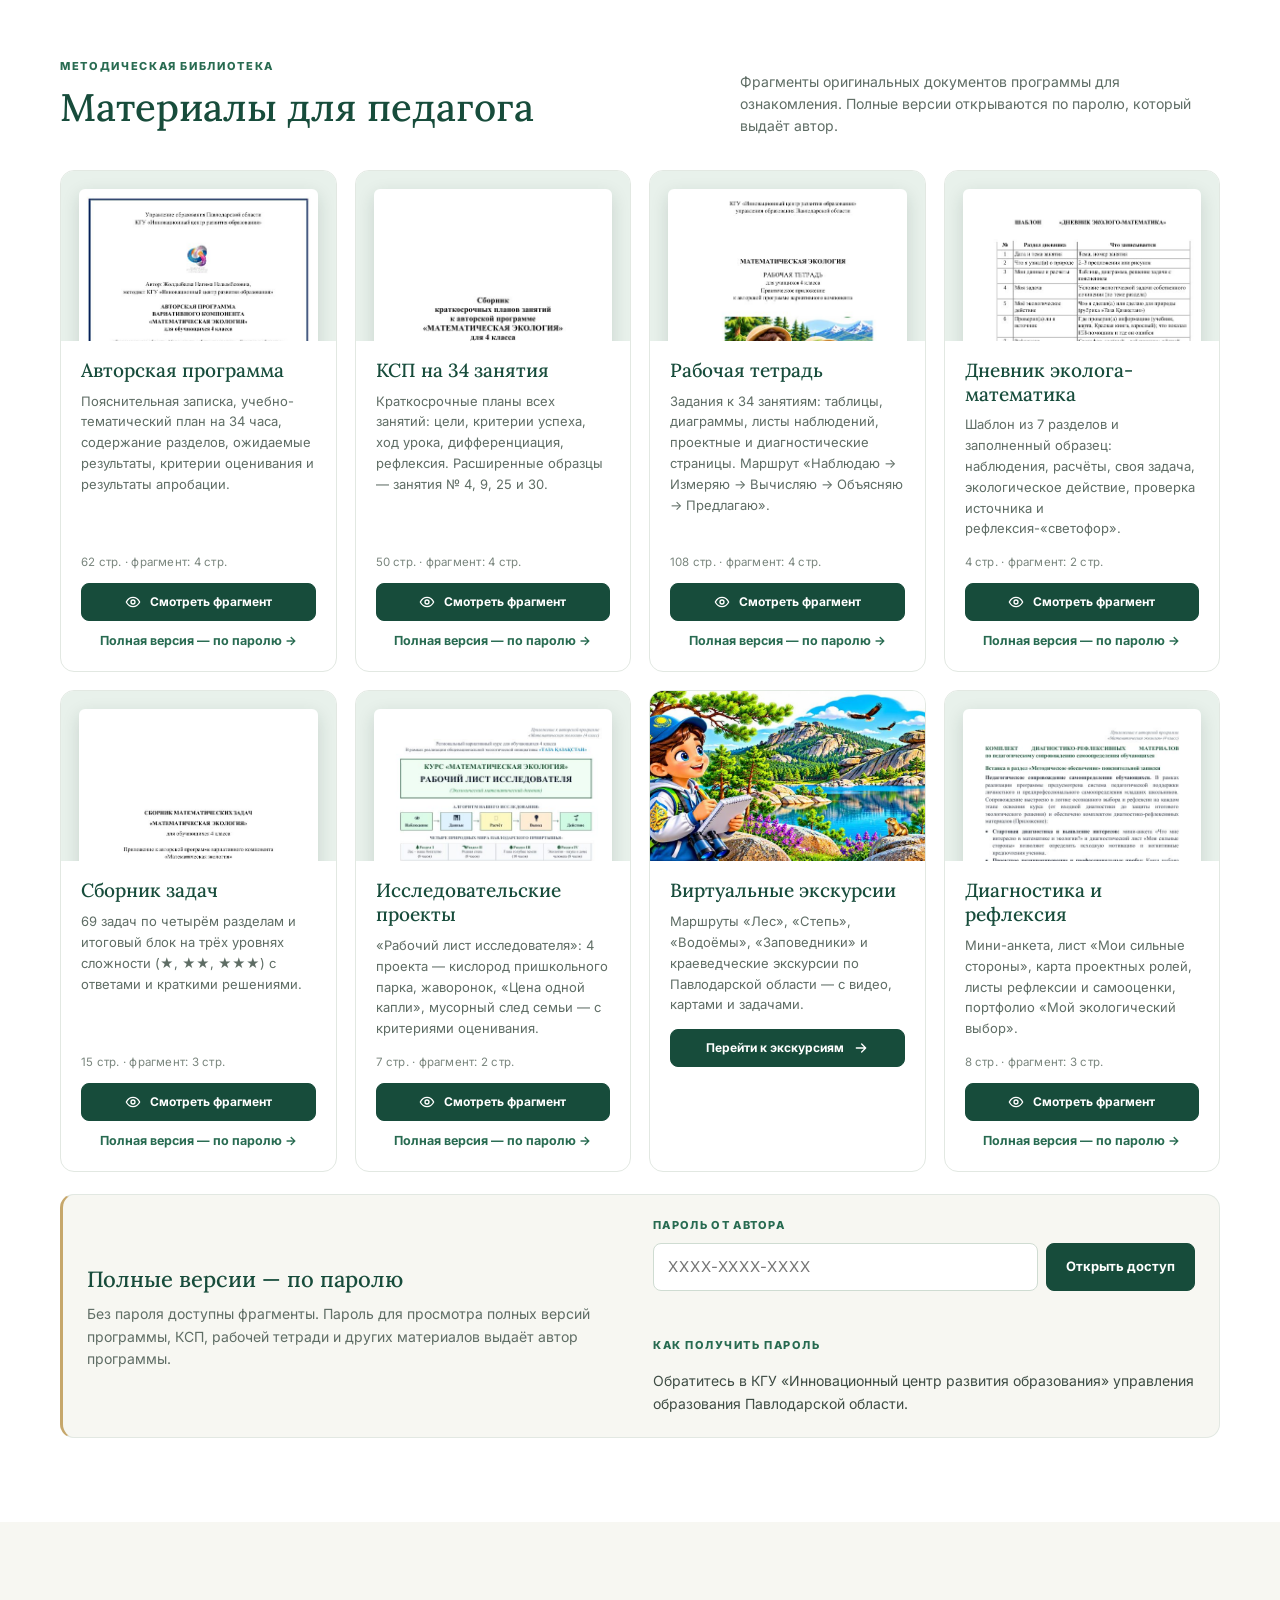
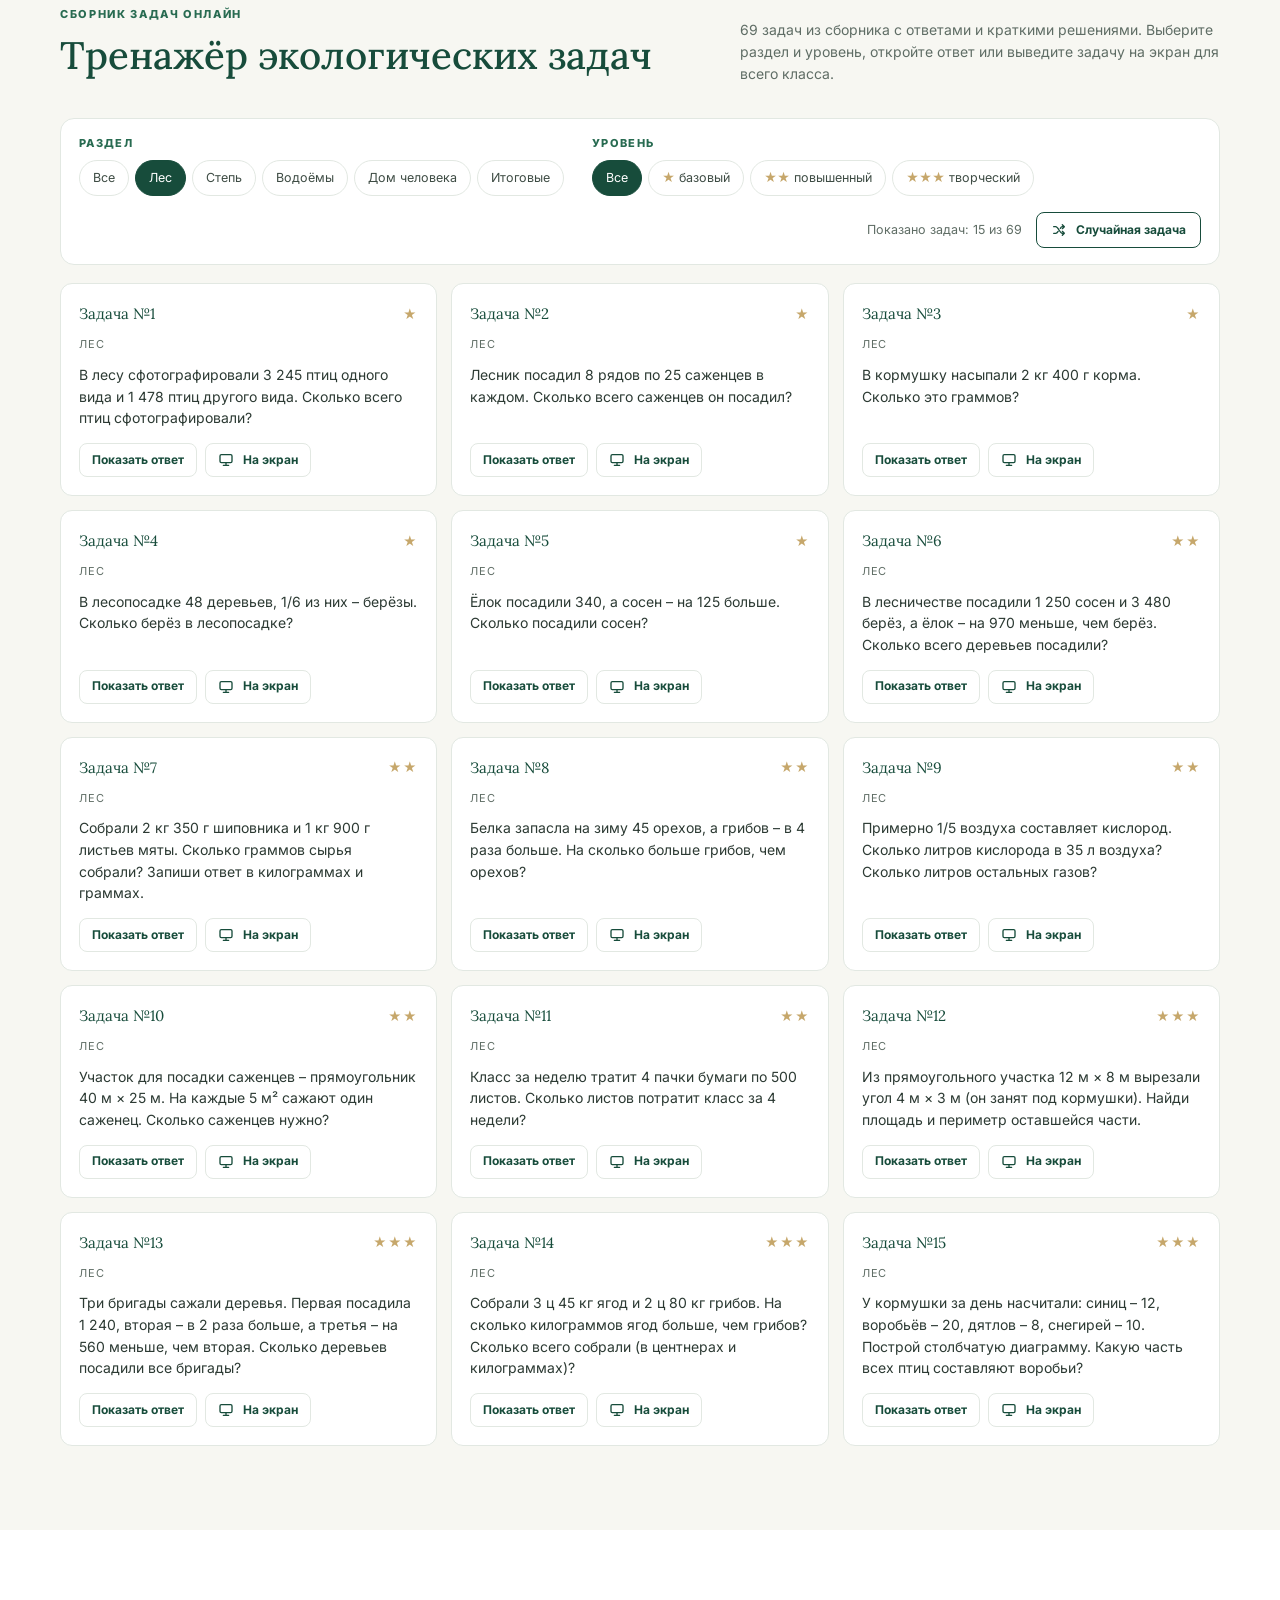
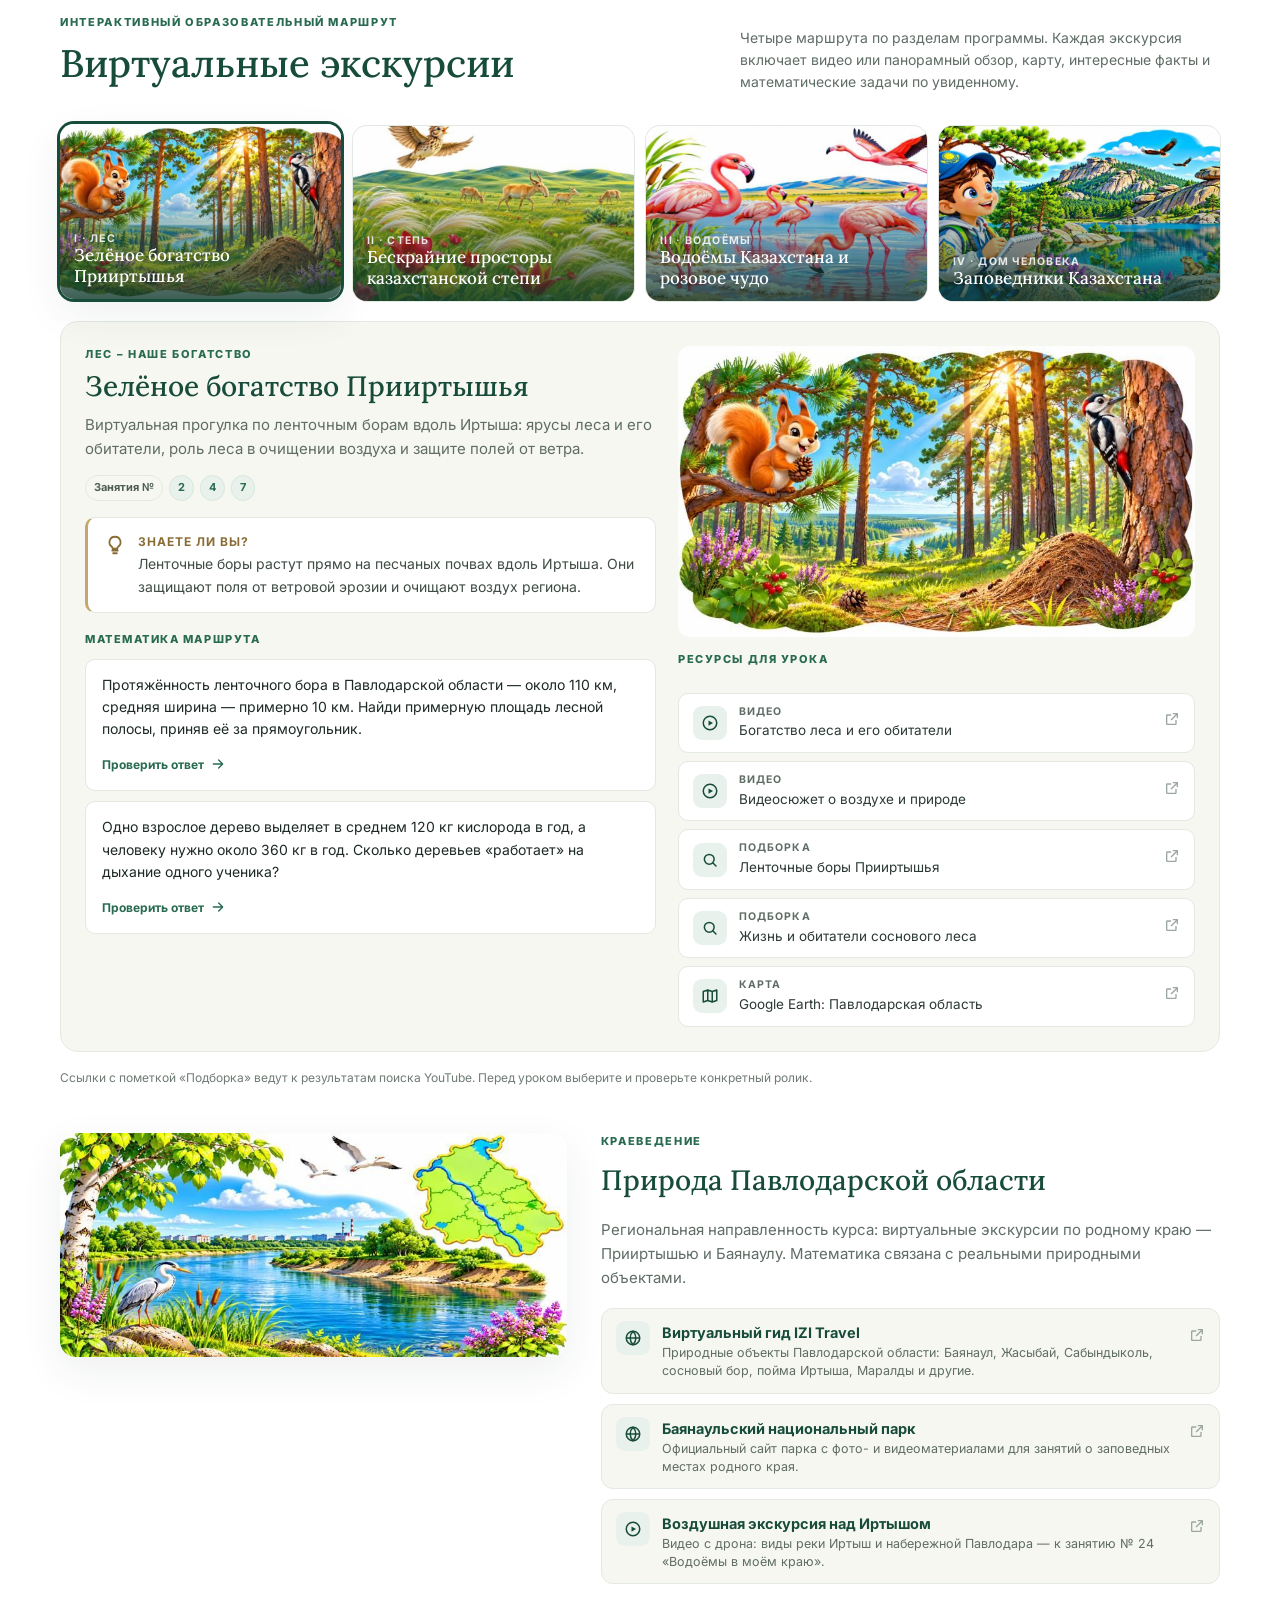
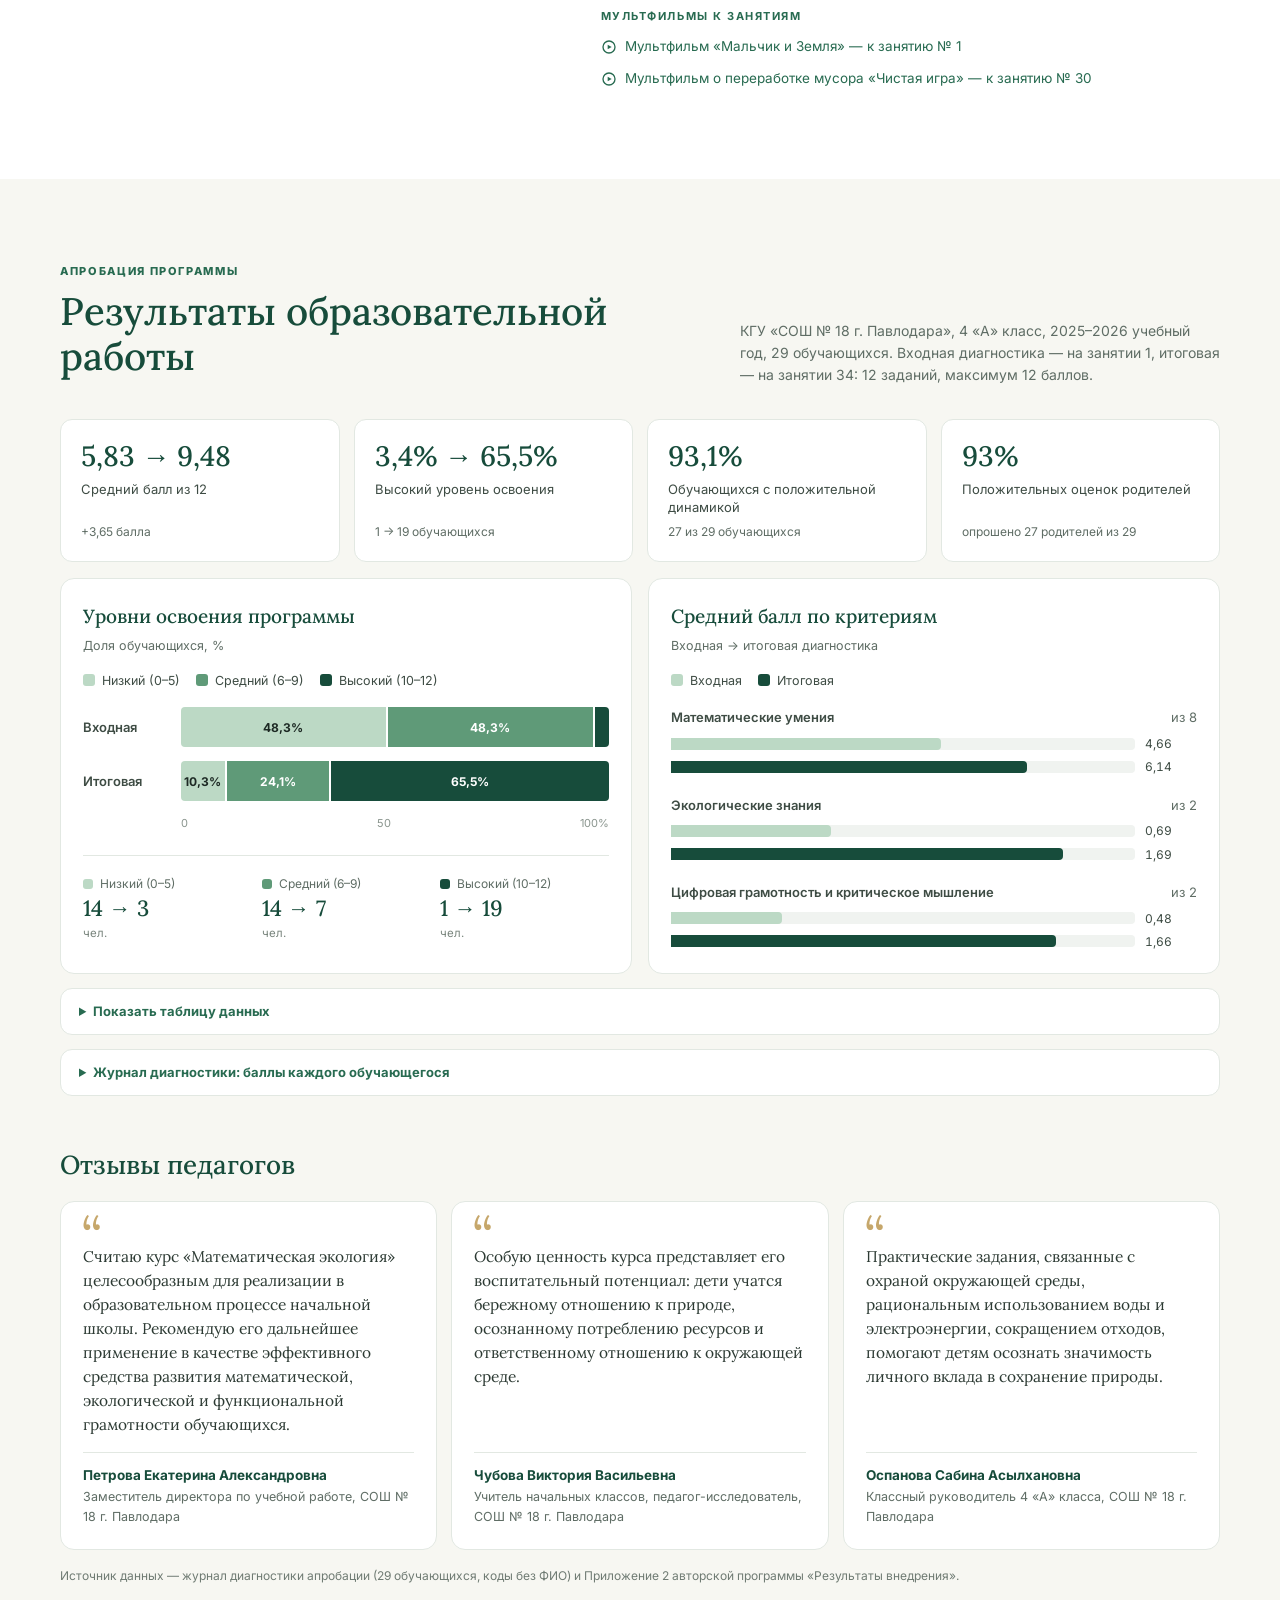
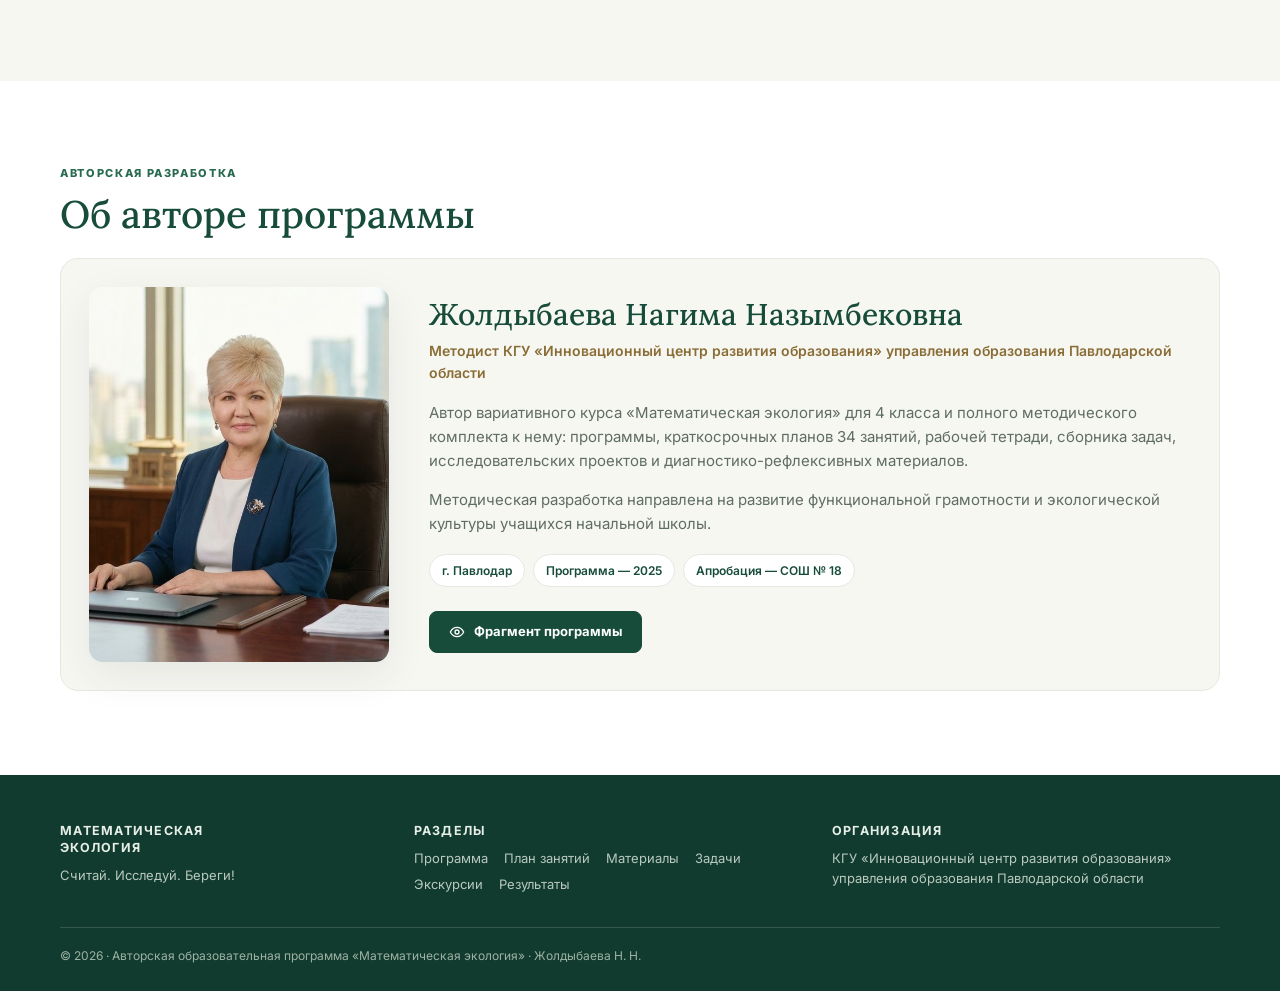
==== commit 3f76d073: "Опубликовать журнал диагностики апробации на сайте Баллы 29 обучающихся (коды без ФИО) по трём крите" ====
--- a/index.html
+++ b/index.html
@@ -245,6 +245,11 @@
       <summary data-i18n="tableShow">Показать таблицу данных</summary>
       <div class="table-wrap"><table id="resTable"></table></div>
     </details>
+    <details class="data-table journal">
+      <summary data-i18n="journalShow">Журнал диагностики: баллы каждого обучающегося</summary>
+      <p class="journal-note" data-i18n="journalNote">Коды вместо ФИО. Уровни: 0–5 баллов — низкий, 6–9 — средний, 10–12 — высокий.</p>
+      <div class="table-wrap"><table id="journalTable"></table></div>
+    </details>
     <div class="chart-tip" id="chartTip" role="status" hidden></div>
 
     <h3 class="reviews-title" data-i18n="reviewsTitle">Отзывы педагогов</h3>
--- a/assets/css/style.css
+++ b/assets/css/style.css
@@ -294,6 +294,20 @@
 .data-table th,.data-table td{border-bottom:1px solid var(--line);padding:8px 10px;text-align:left}
 .data-table th{font-size:11.5px;letter-spacing:.06em;text-transform:uppercase;color:var(--muted)}
 .data-table td.num,.data-table th.num{text-align:right;font-variant-numeric:tabular-nums}
+.journal-note{font-size:12.5px;color:var(--muted);margin:10px 0 0}
+.journal table{min-width:760px;font-size:12.5px}
+.journal th,.journal td{padding:6px 8px}
+.journal thead th{text-transform:none;letter-spacing:0;font-size:11.5px}
+.journal thead th.grp{text-align:center;border-bottom:1px solid var(--line);color:var(--green);font-weight:700}
+.journal tbody th,.journal tfoot th{font-weight:600;color:#3e4c44;text-align:left;white-space:nowrap;text-transform:none;letter-spacing:0;font-size:12.5px}
+.journal td.tot{font-weight:700;color:var(--green)}
+.journal td.delta.up{color:var(--green2);font-weight:700}
+.journal tfoot td,.journal tfoot th{border-top:2px solid var(--line);border-bottom:0;font-weight:700}
+.journal tbody tr:hover{background:#f7faf7}
+.lv-chip{display:inline-block;font-size:11px;font-weight:700;padding:2px 8px;border-radius:999px;white-space:nowrap}
+.lv-chip.low{background:var(--lvl-low);color:#1d2924}
+.lv-chip.mid{background:var(--lvl-mid);color:#fff}
+.lv-chip.high{background:var(--lvl-high);color:#fff}
 .reviews-title{font-size:26px;margin:48px 0 16px}
 .reviews{display:grid;grid-template-columns:repeat(3,1fr);gap:14px}
 .review{margin:0;background:#fff;border:1px solid var(--line);border-radius:14px;padding:22px;display:flex;flex-direction:column}
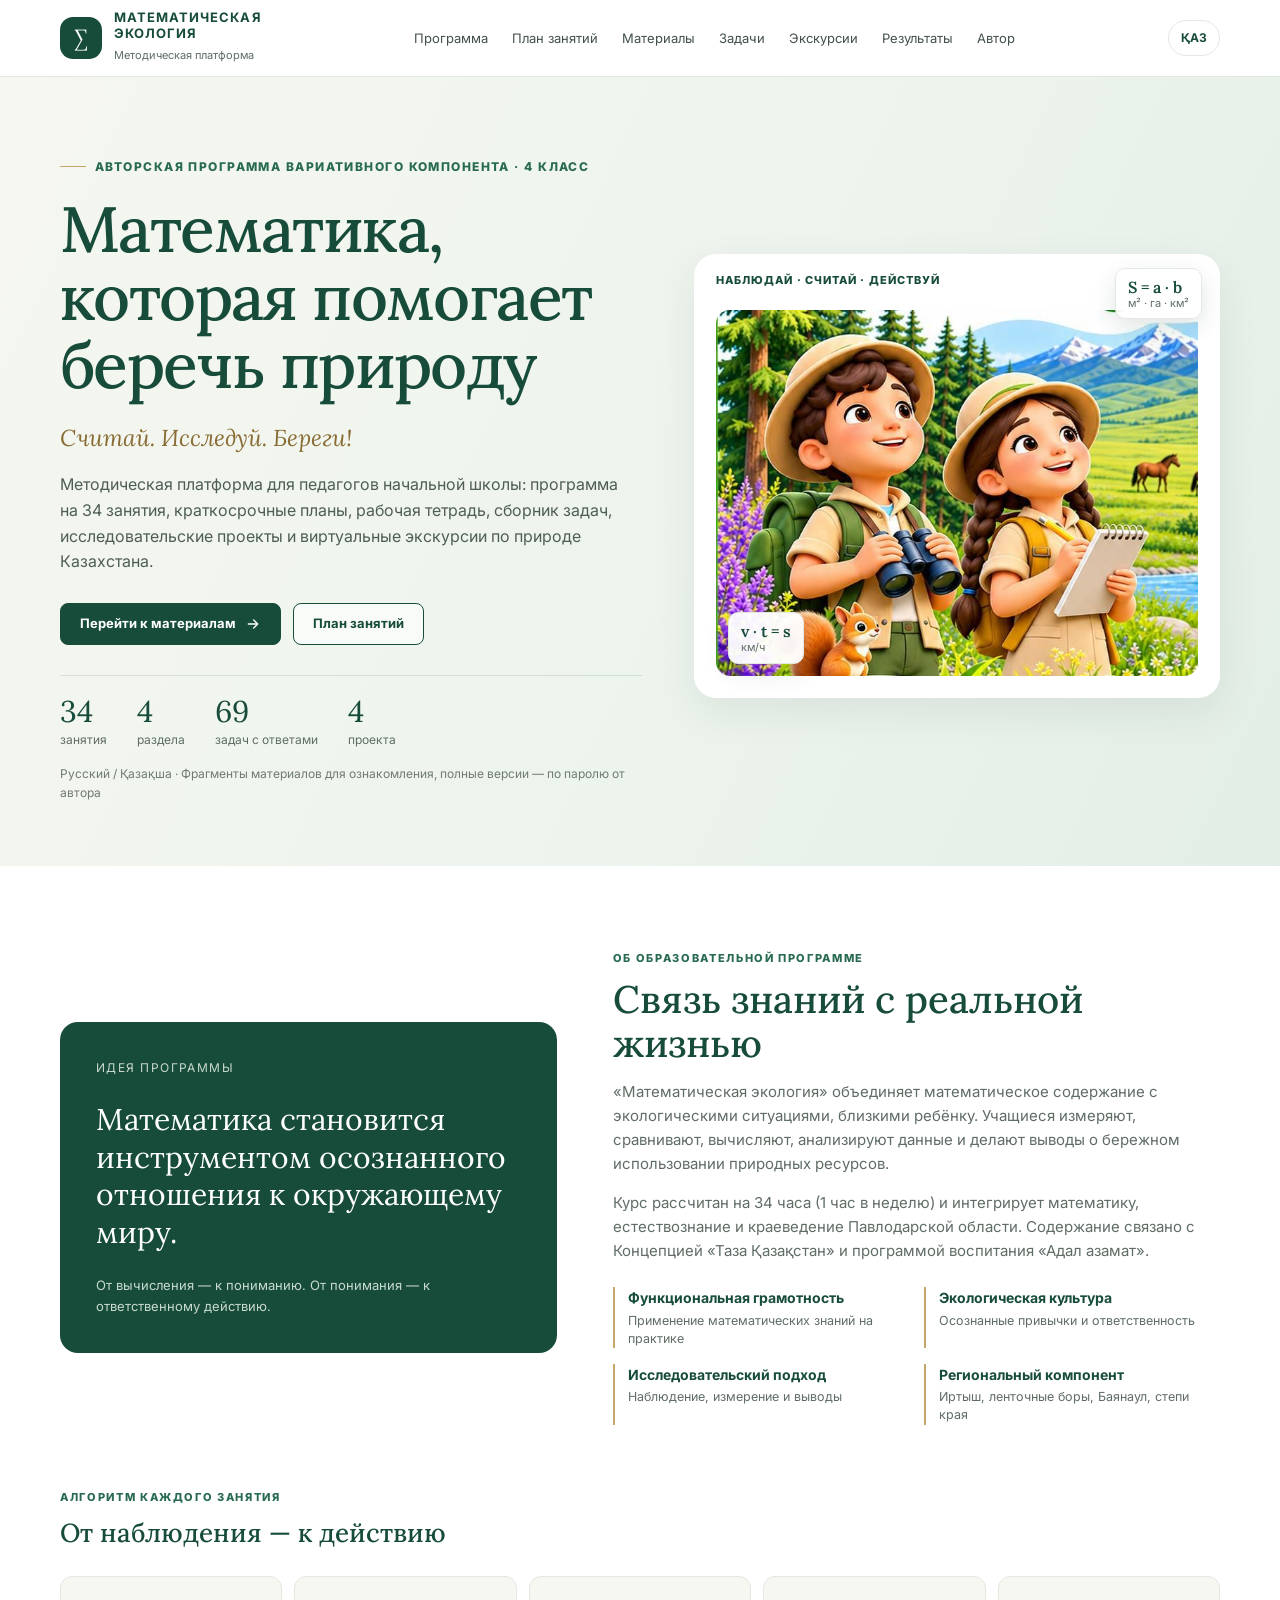
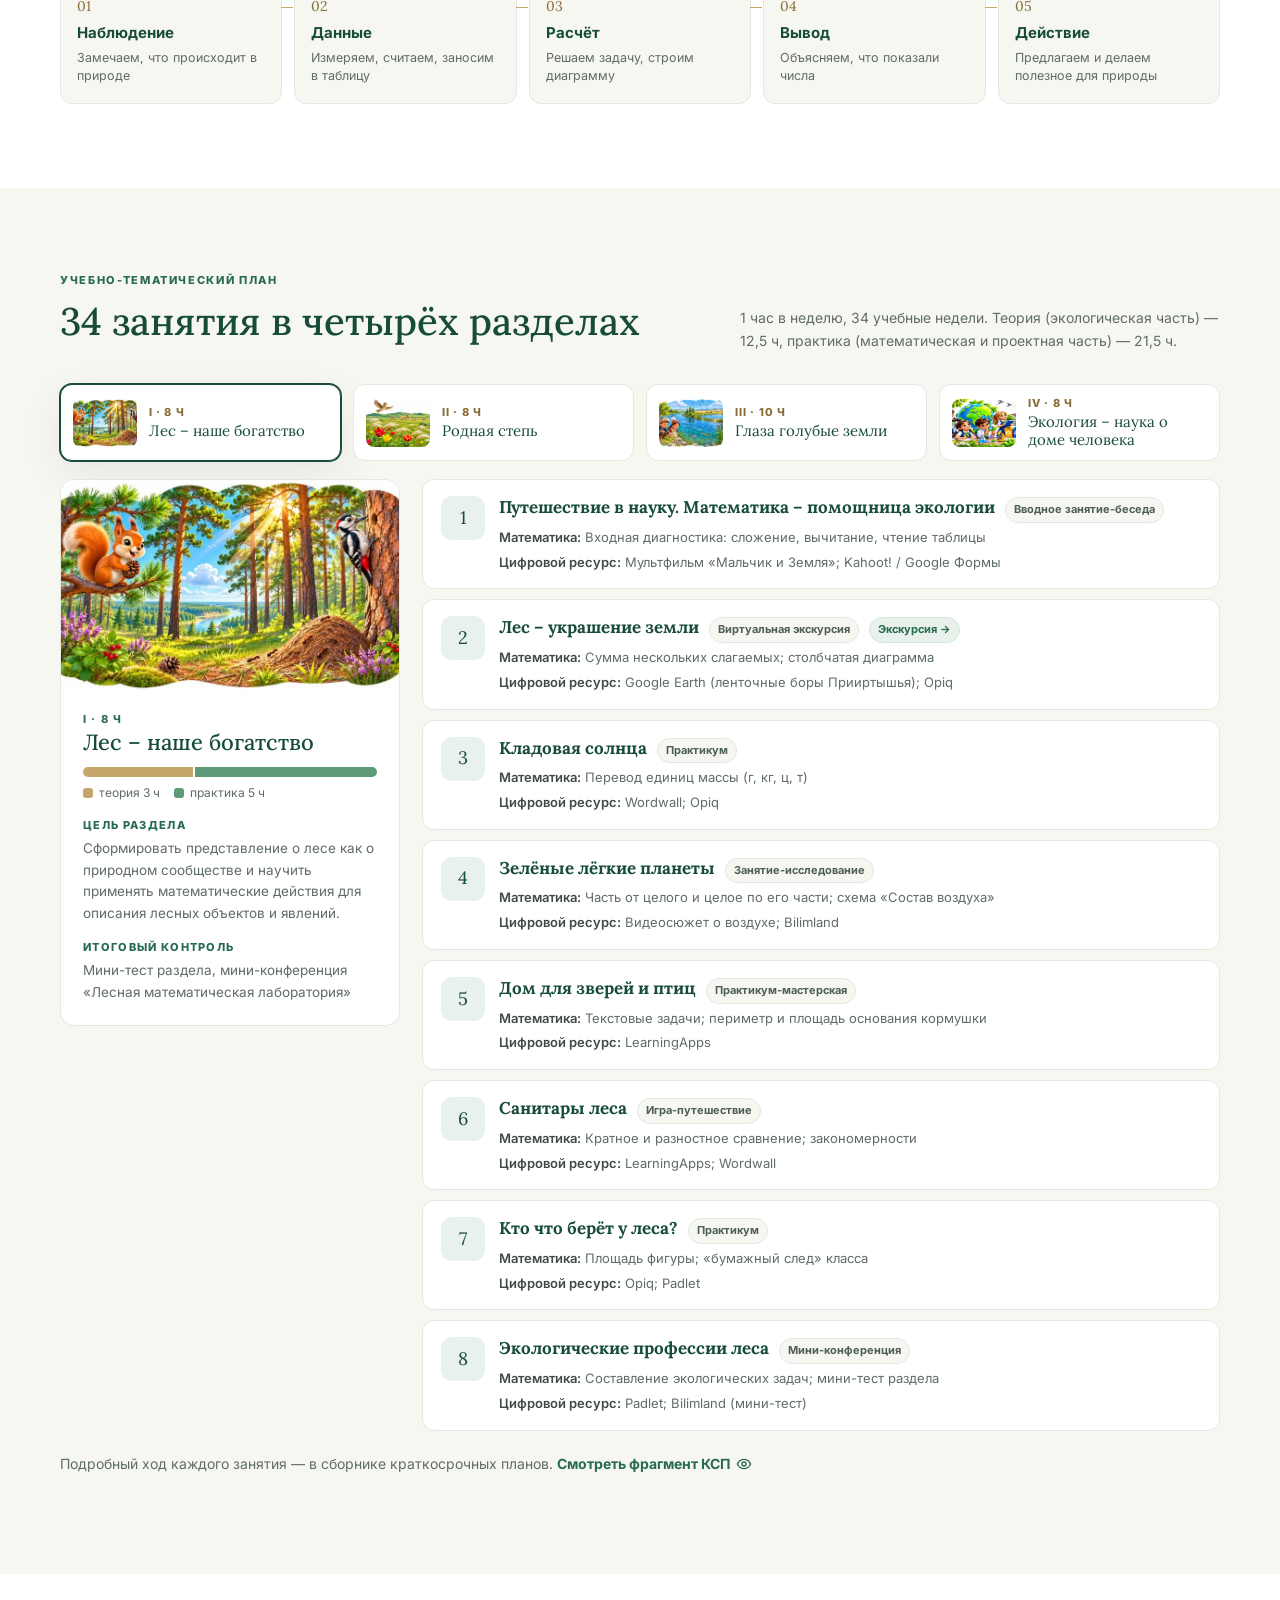
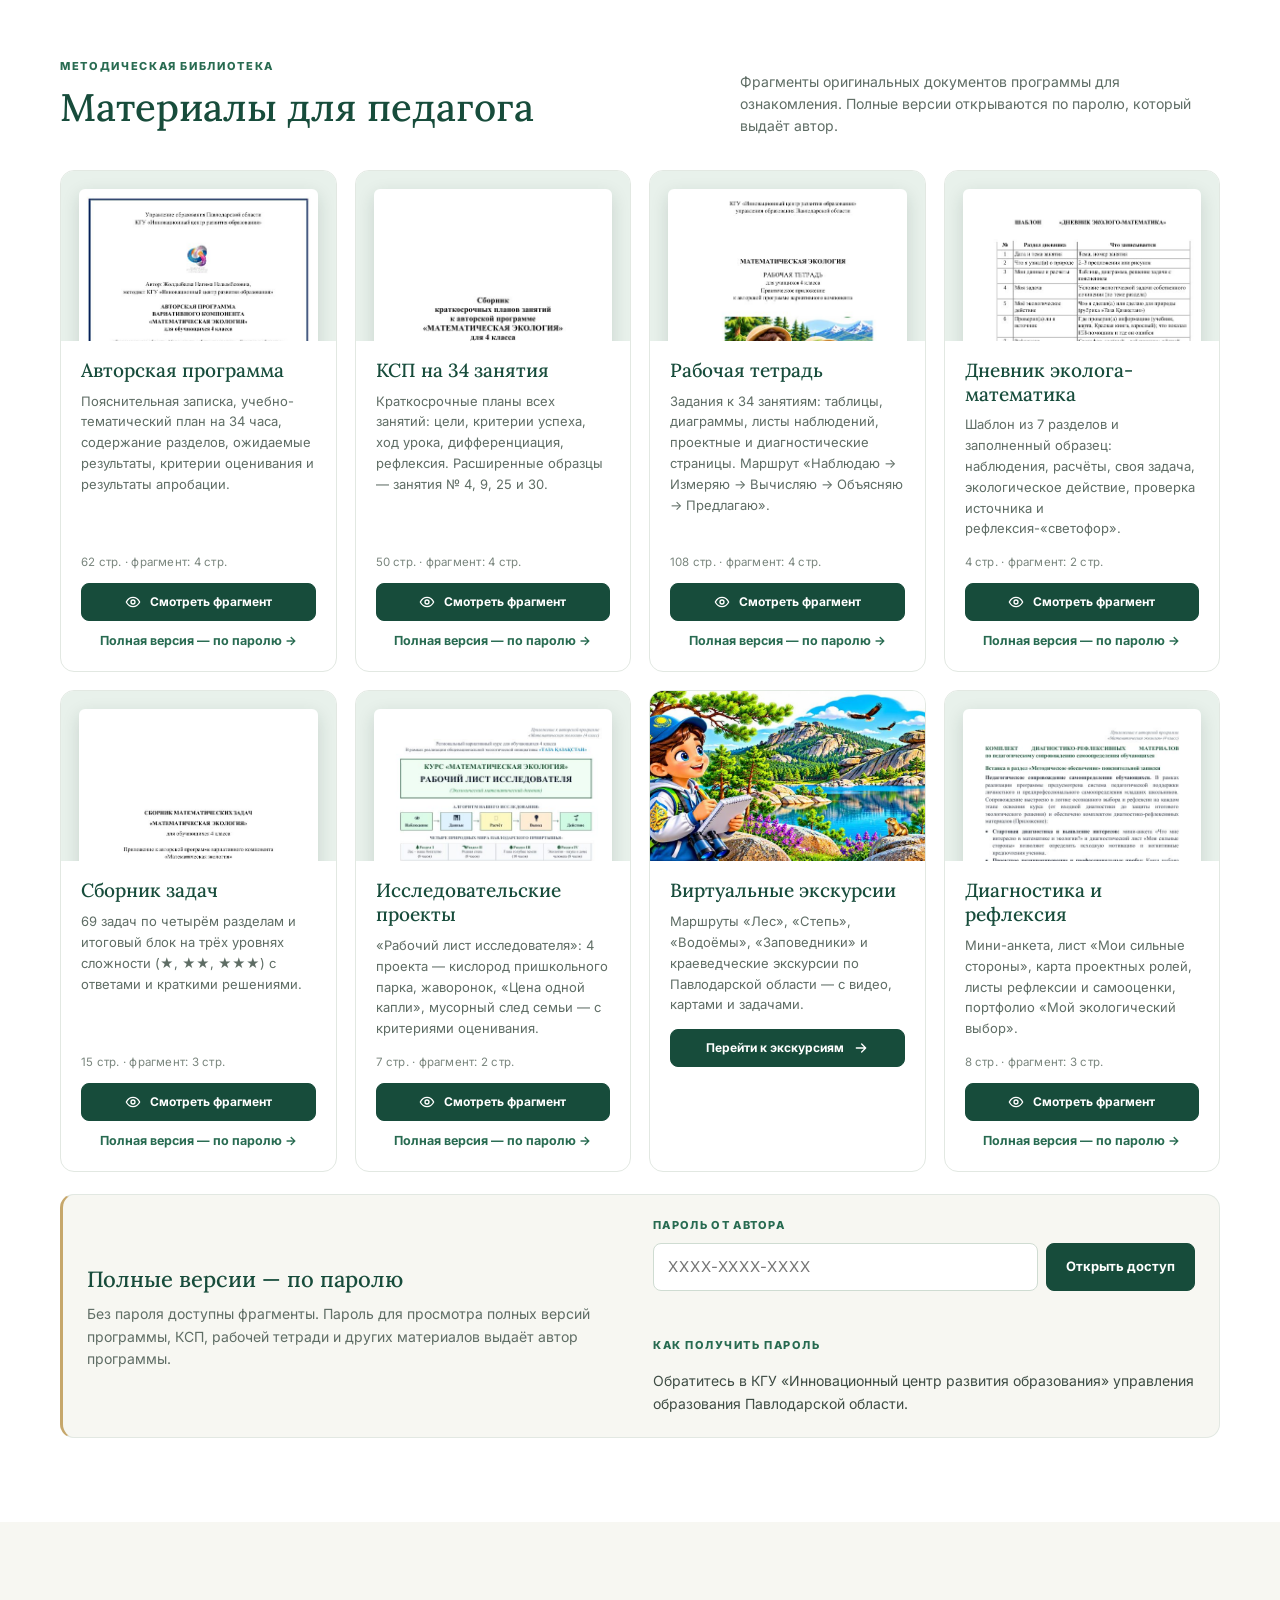
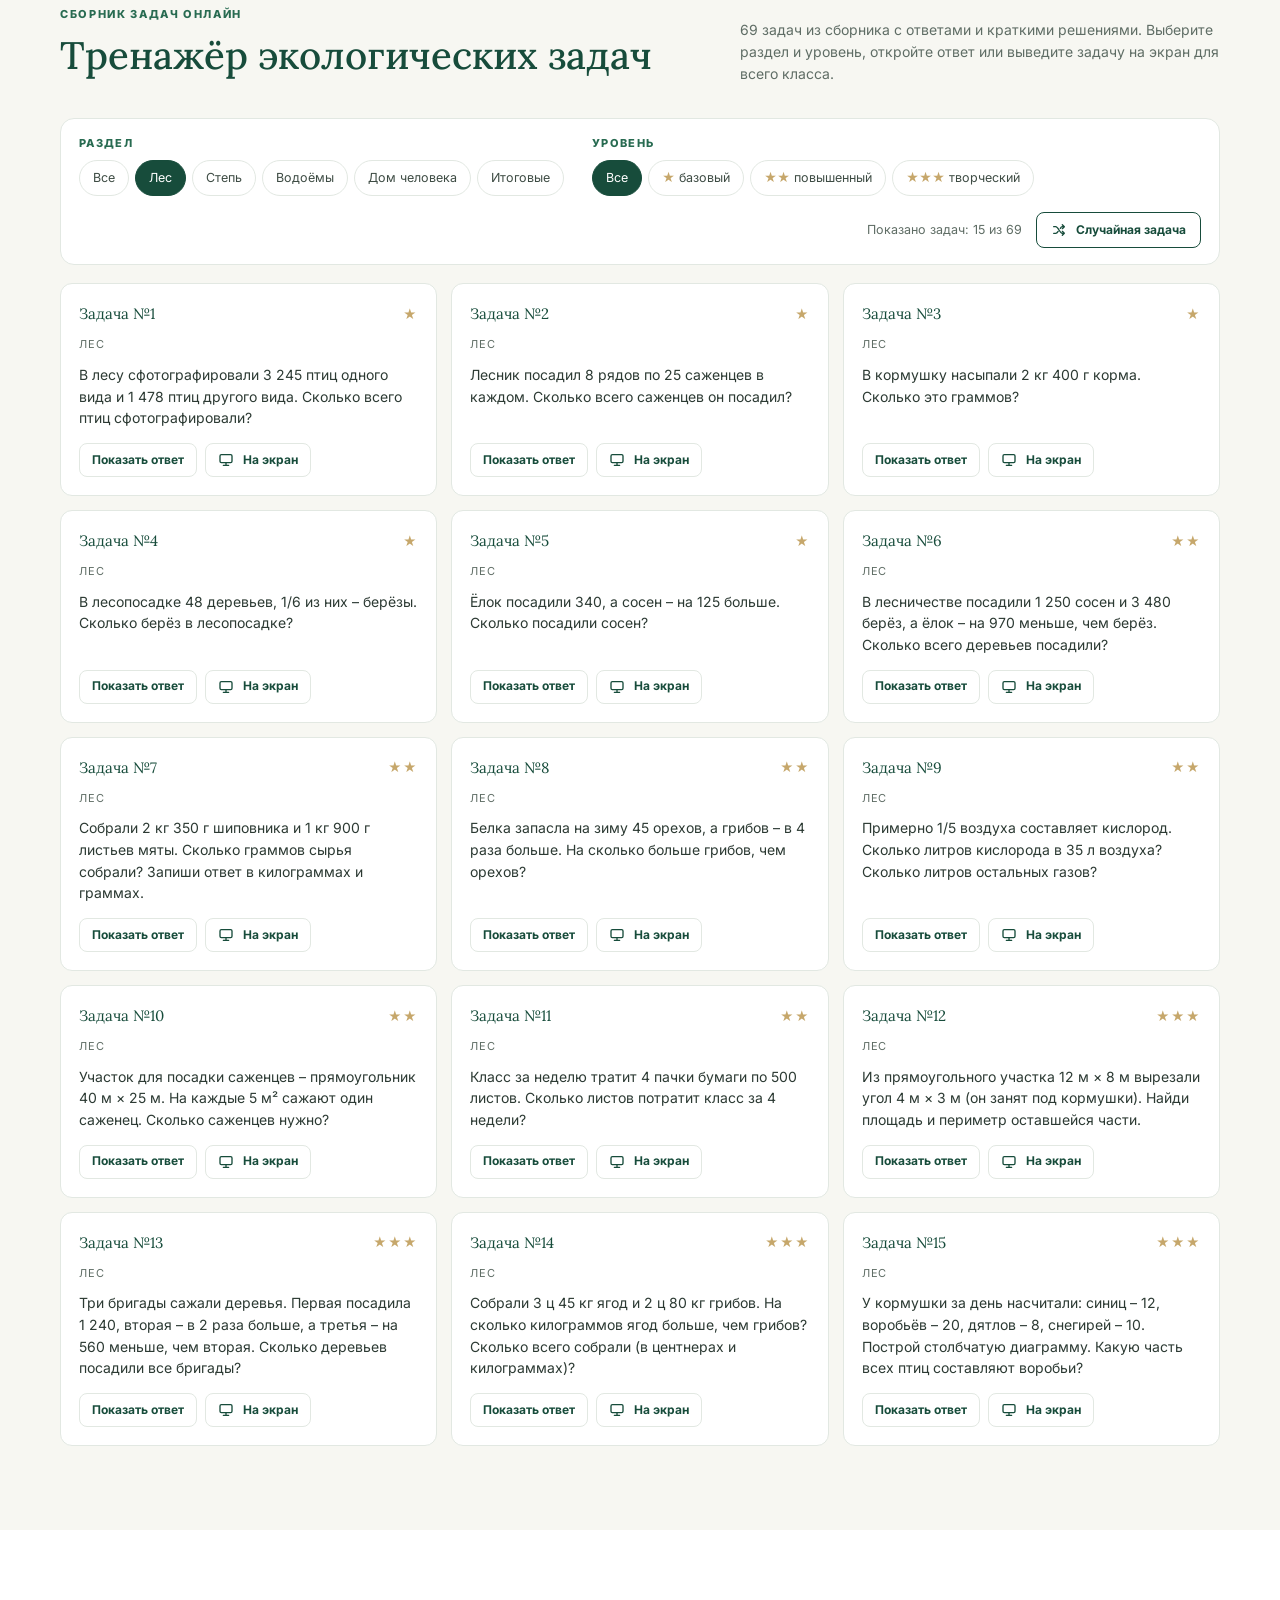
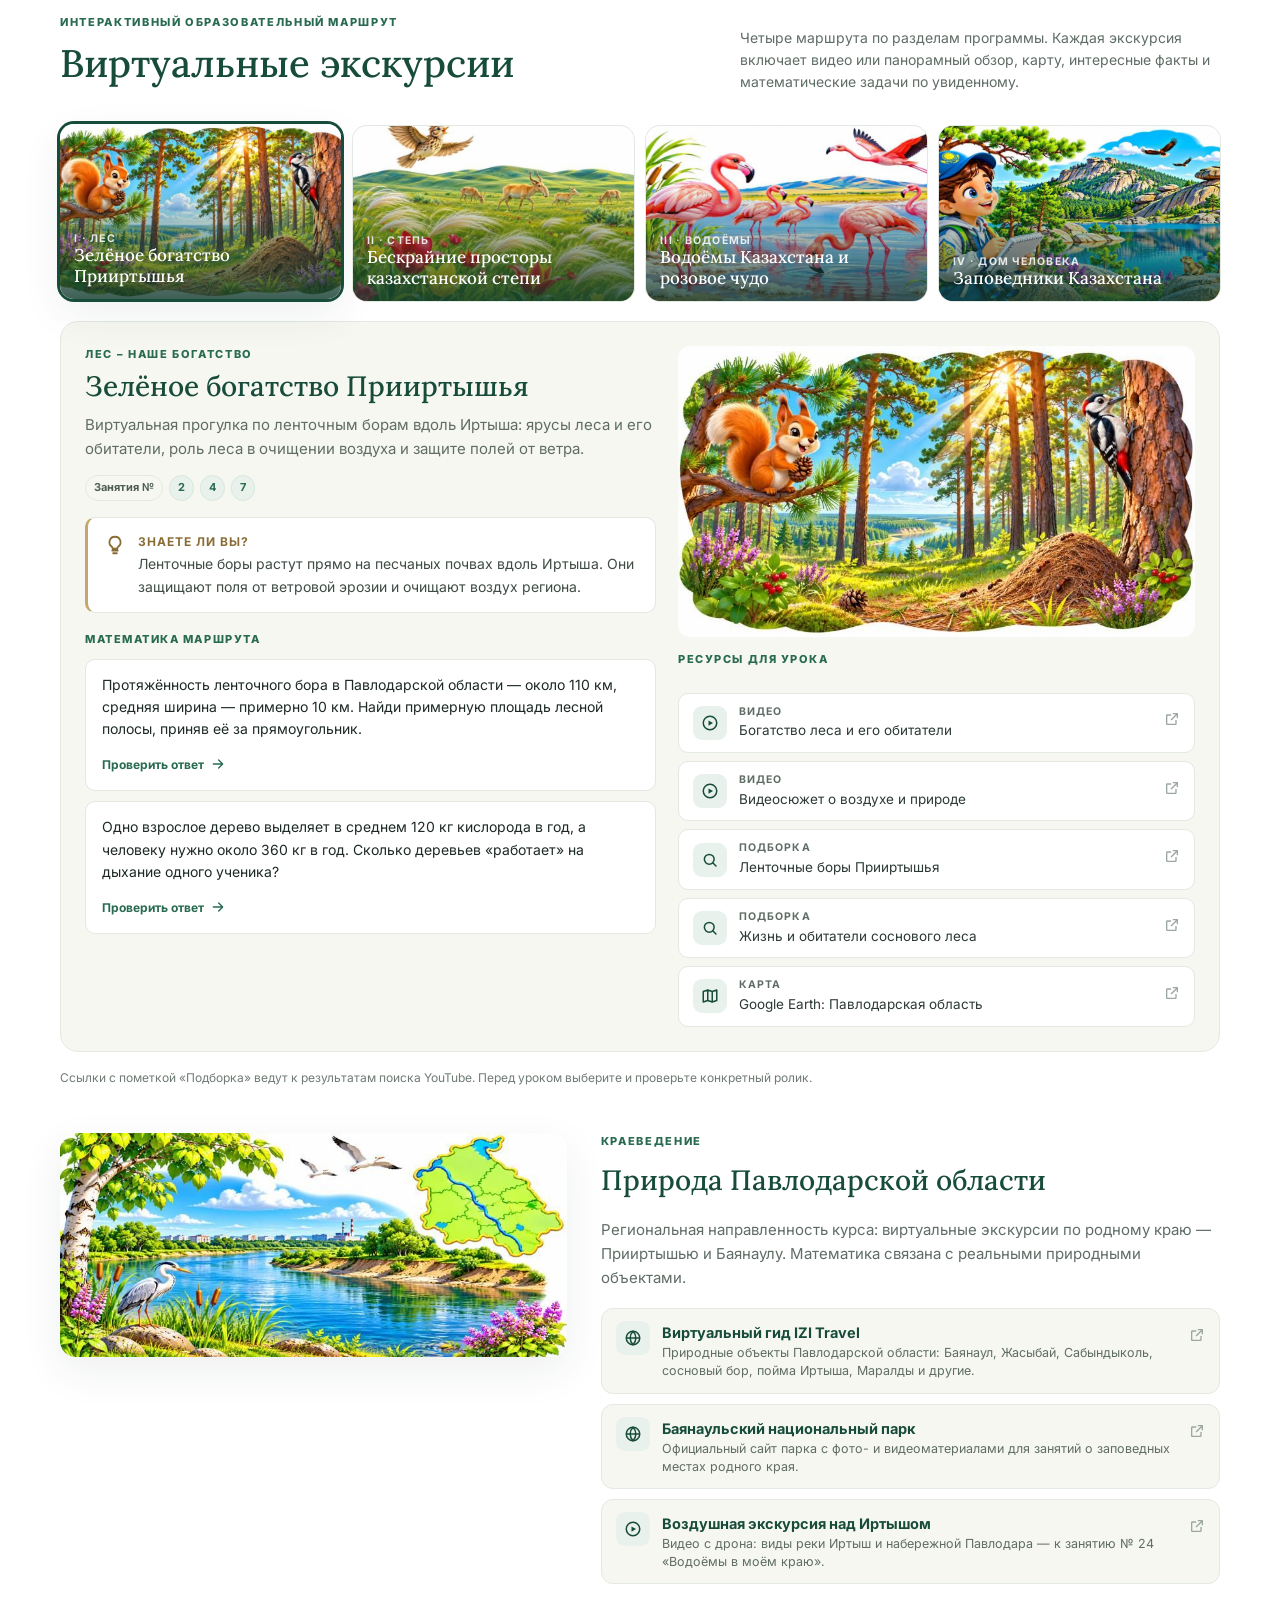
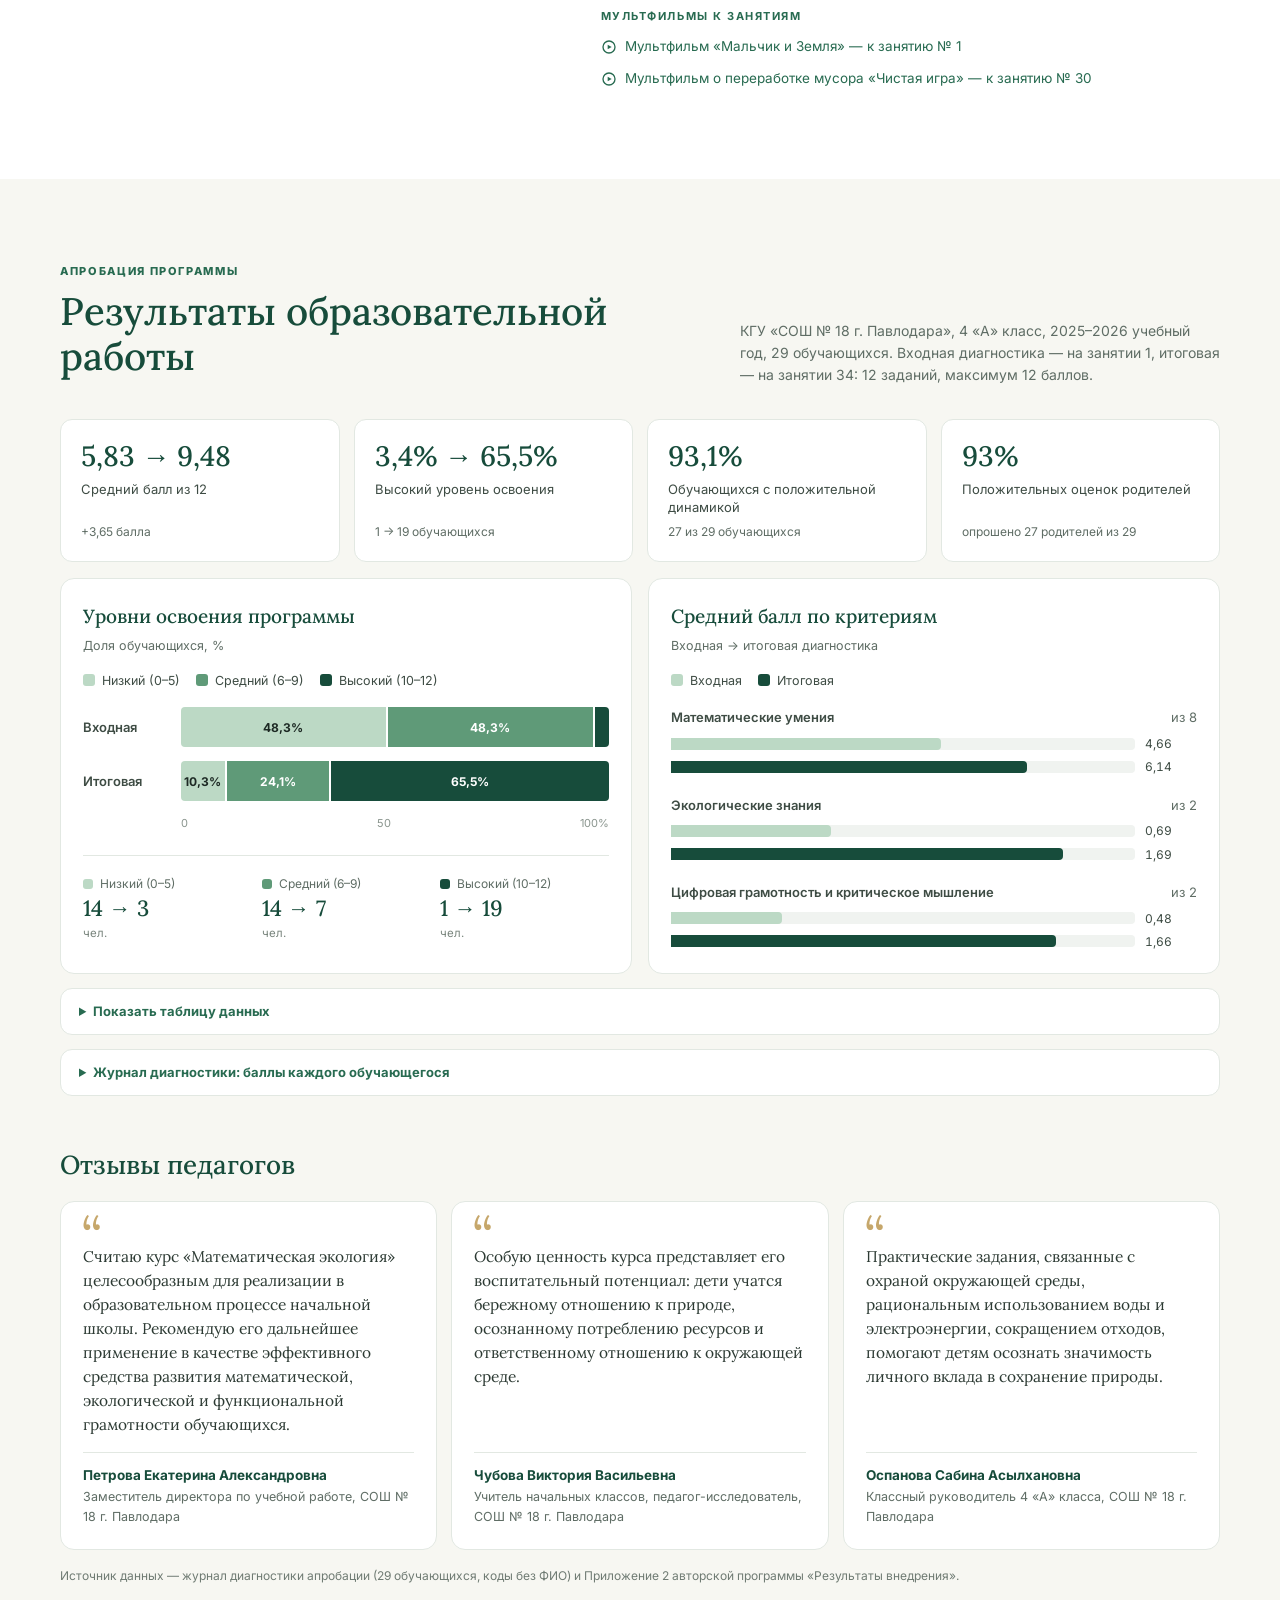
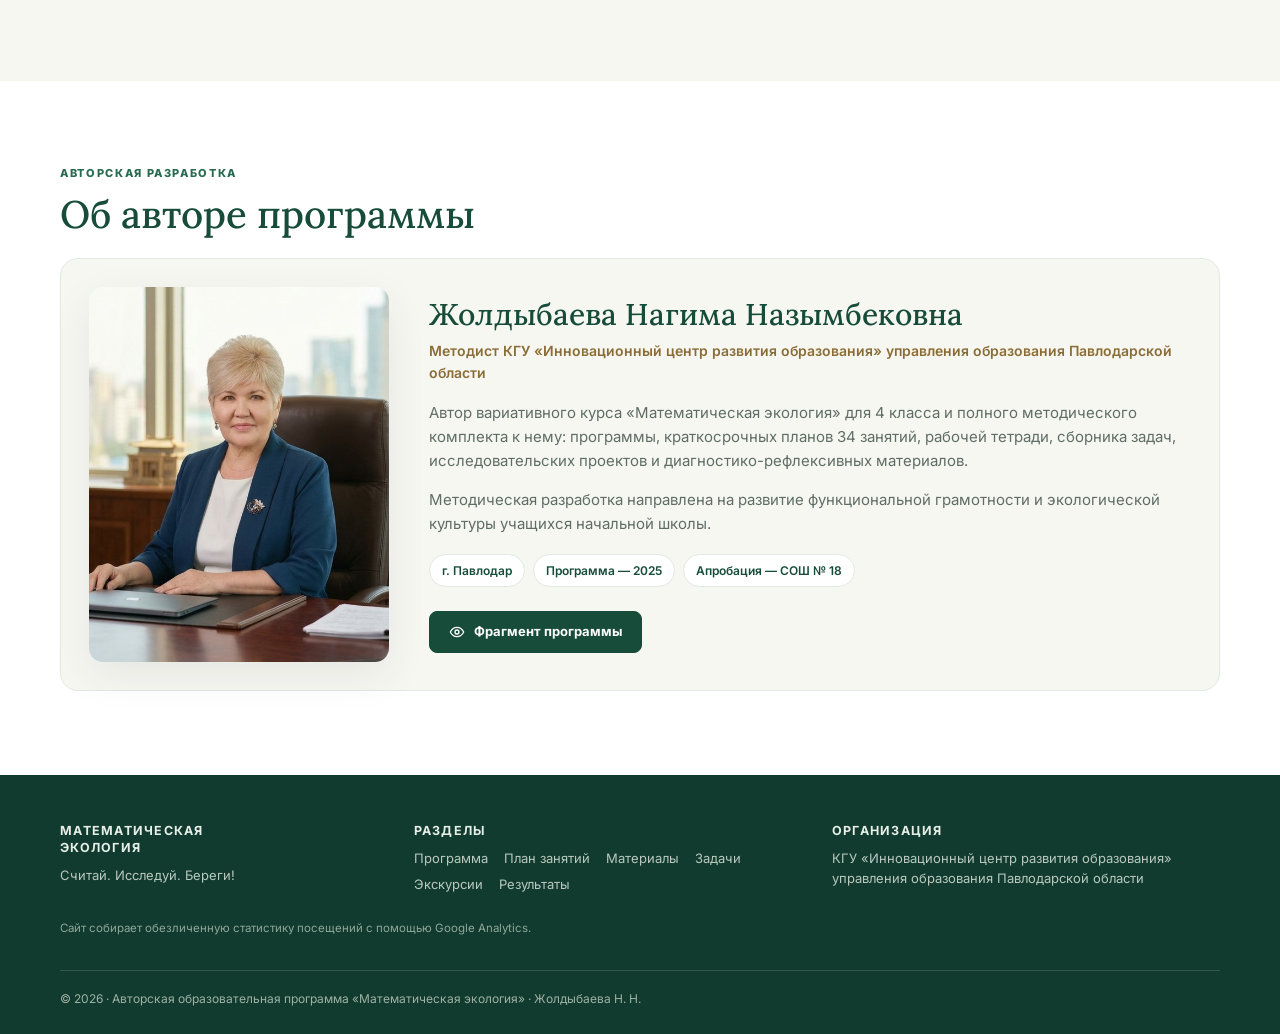
==== commit dae76bb5: "Подключить Google Analytics стандартным кодом в начале страницы Тег gtag.js теперь стоит в <head> in" ====
--- a/index.html
+++ b/index.html
@@ -1,6 +1,14 @@
 <!DOCTYPE html>
 <html lang="ru">
 <head>
+<!-- Google tag (gtag.js) — статистика посещений Google Analytics -->
+<script async src="https://www.googletagmanager.com/gtag/js?id=G-YPGWQ32JVS"></script>
+<script>
+  window.dataLayer = window.dataLayer || [];
+  function gtag(){dataLayer.push(arguments);}
+  gtag('js', new Date());
+  gtag('config', 'G-YPGWQ32JVS');
+</script>
 <meta charset="UTF-8">
 <meta name="viewport" content="width=device-width, initial-scale=1.0">
 <title>Математическая экология | Методическая платформа</title>
